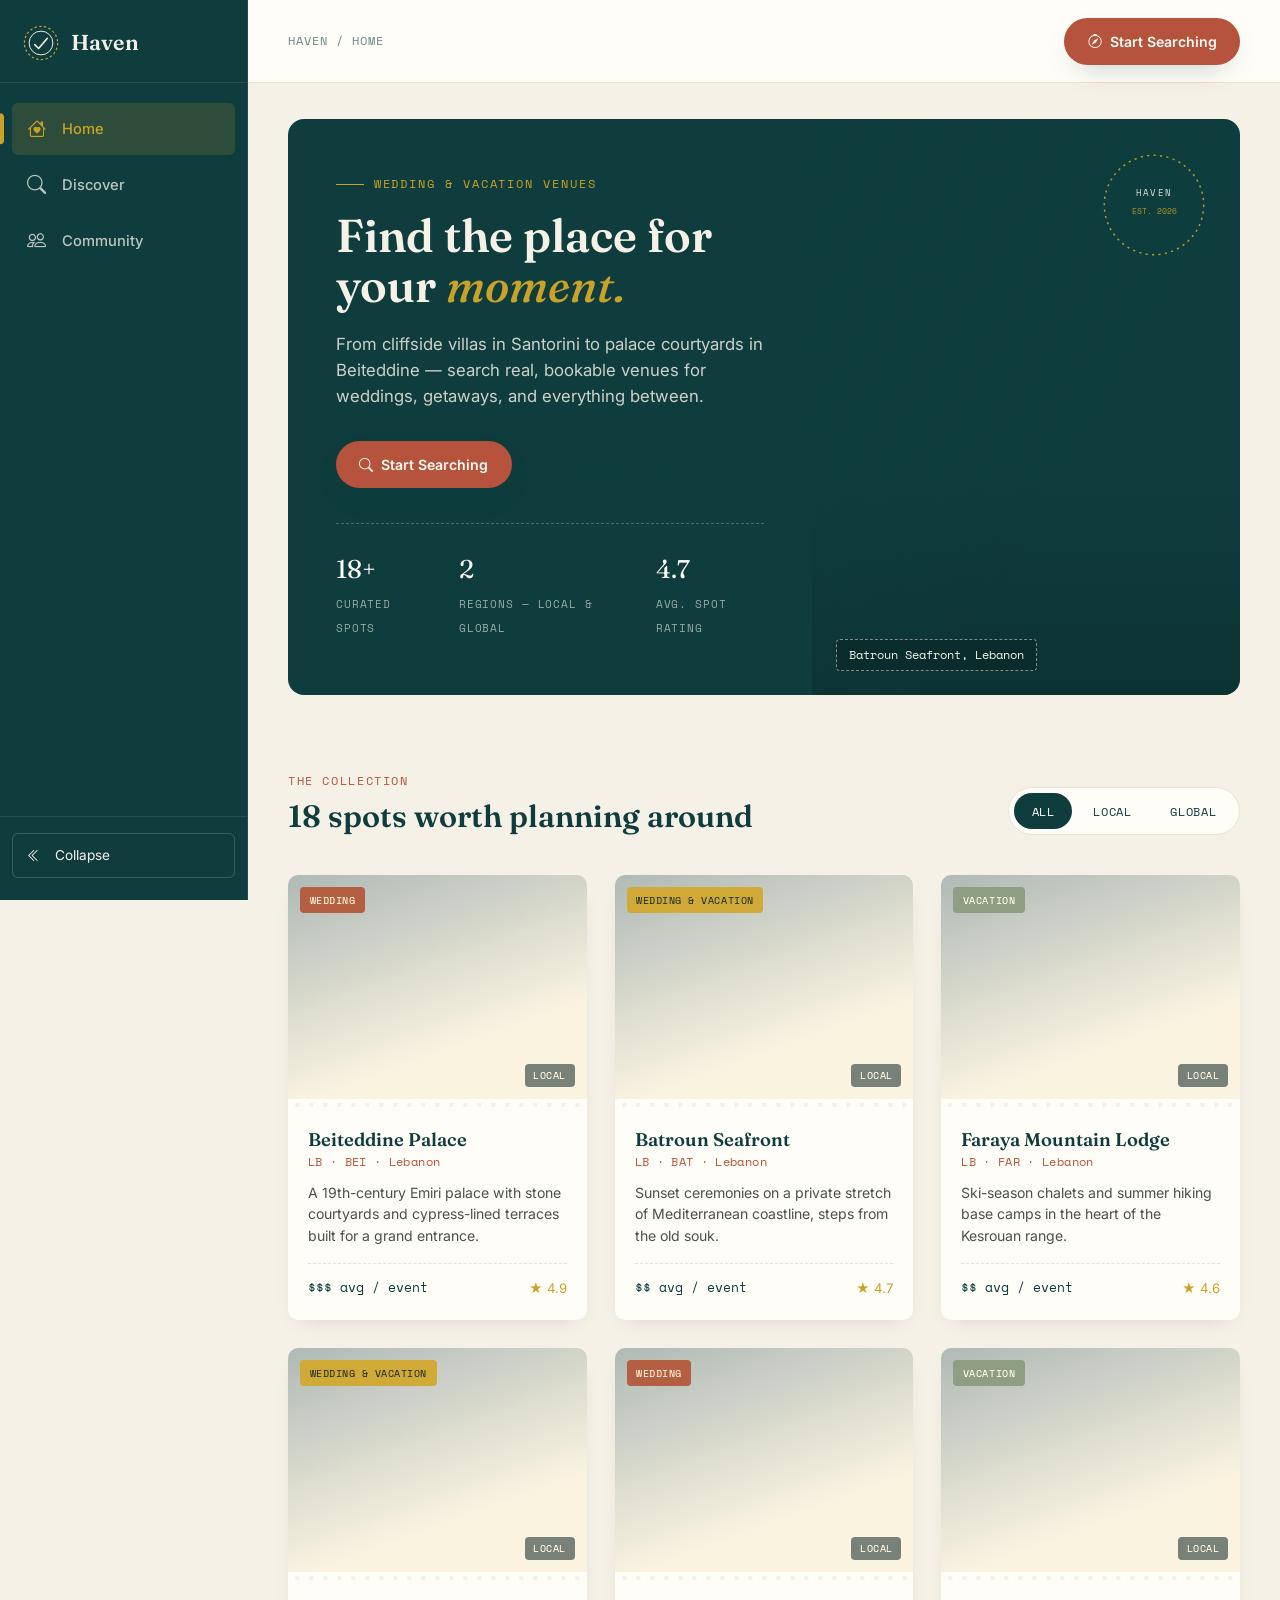
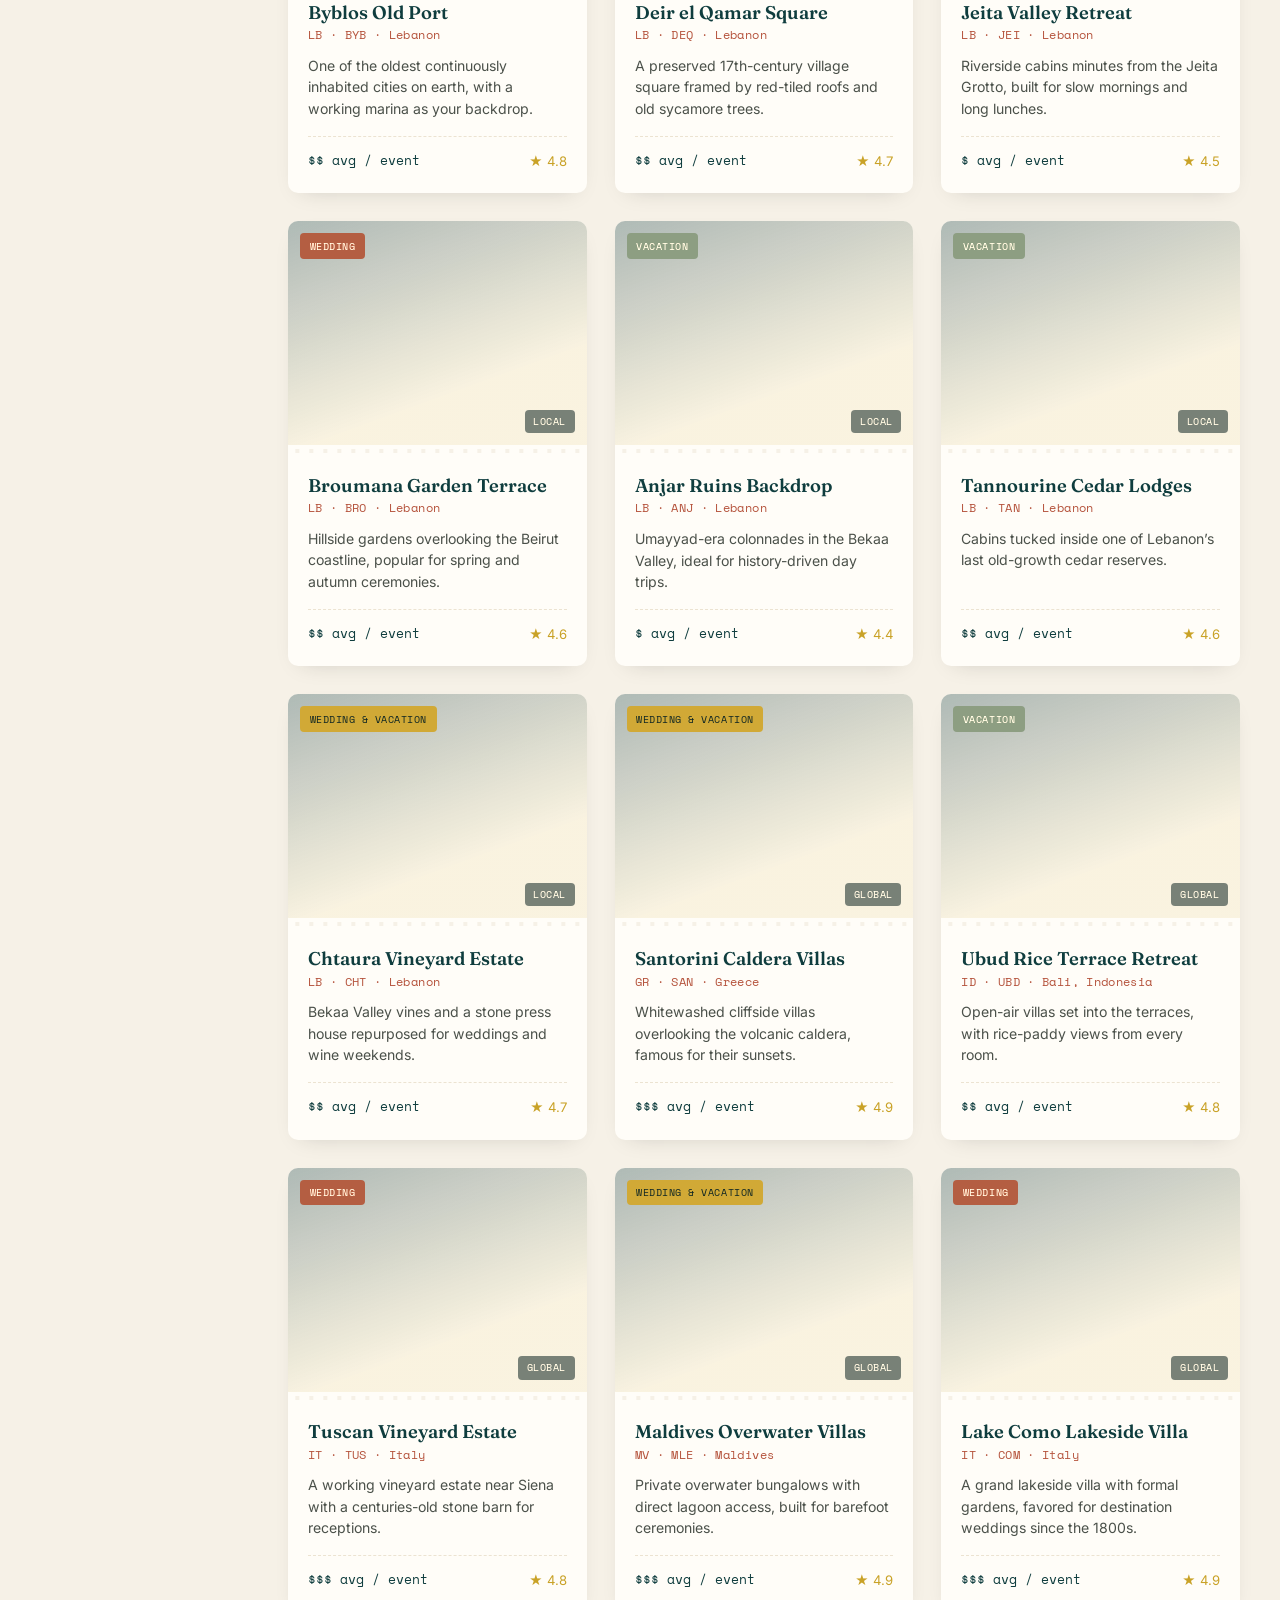
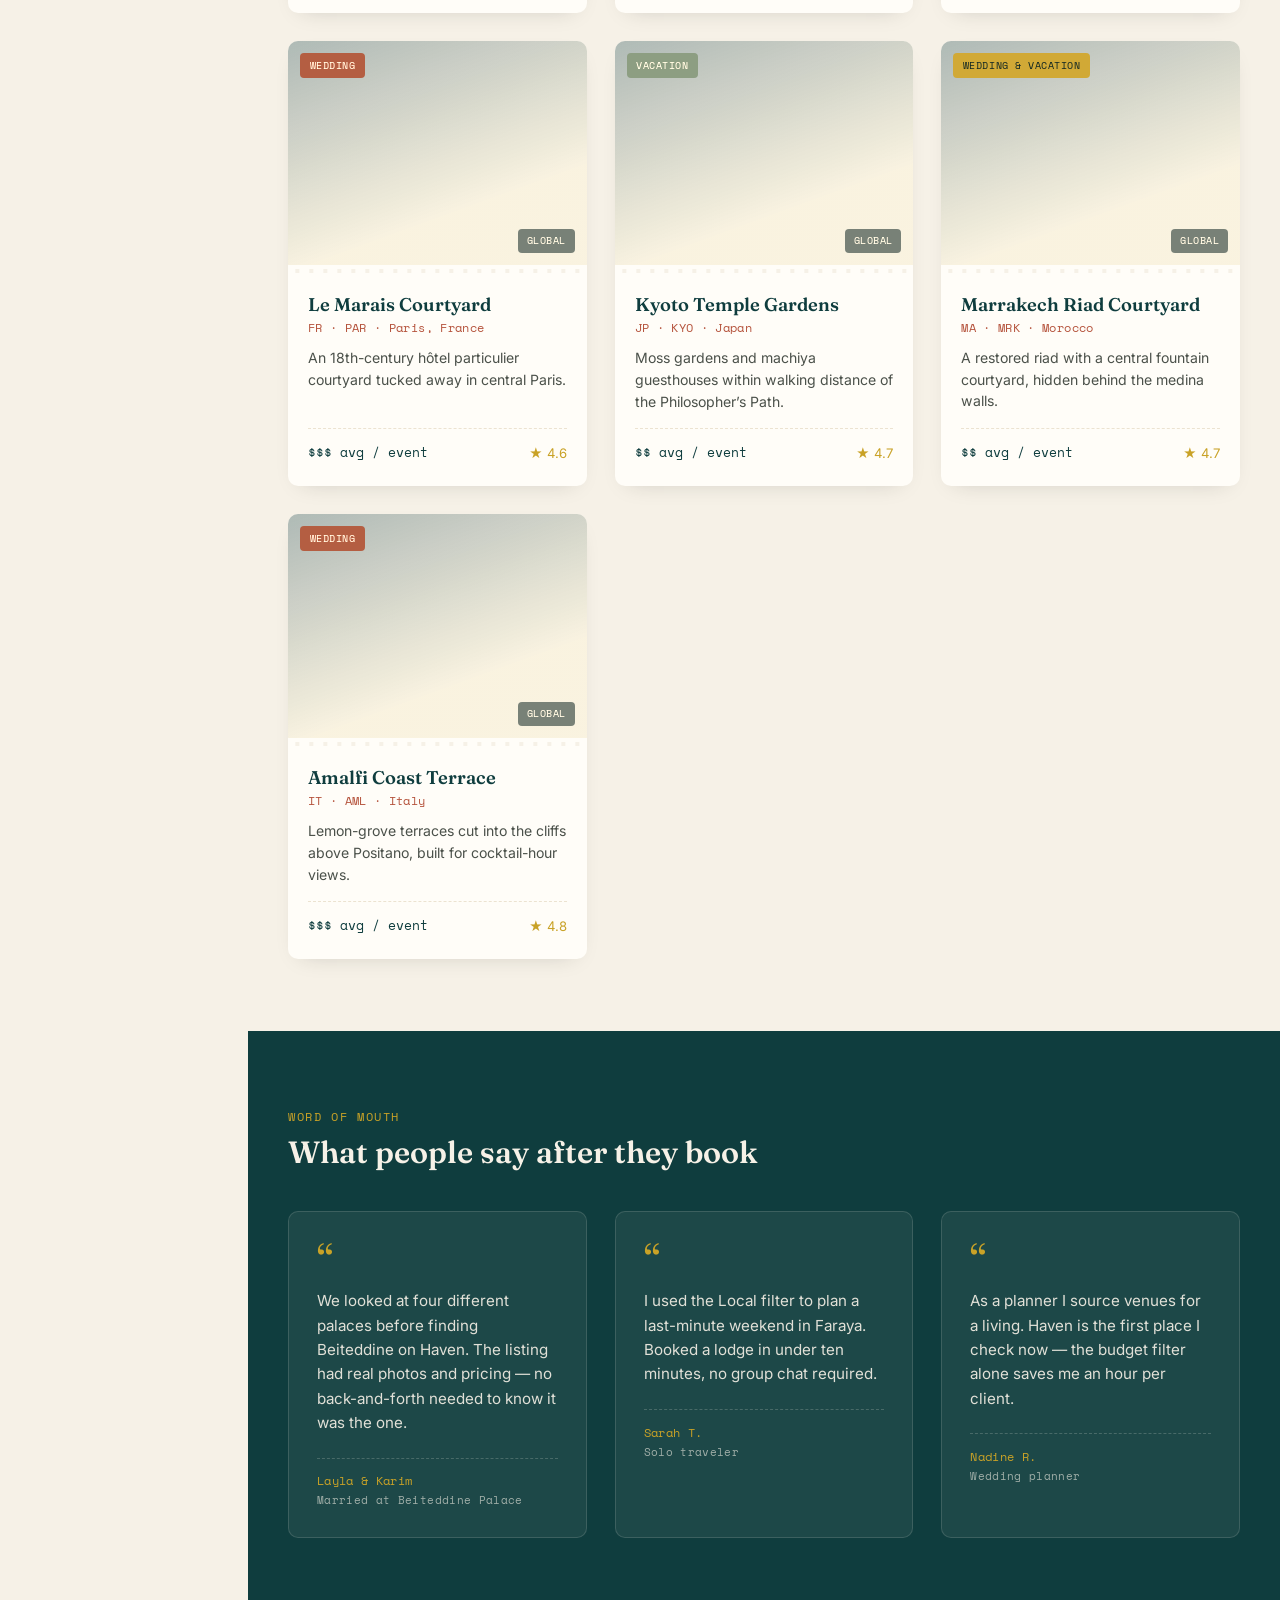
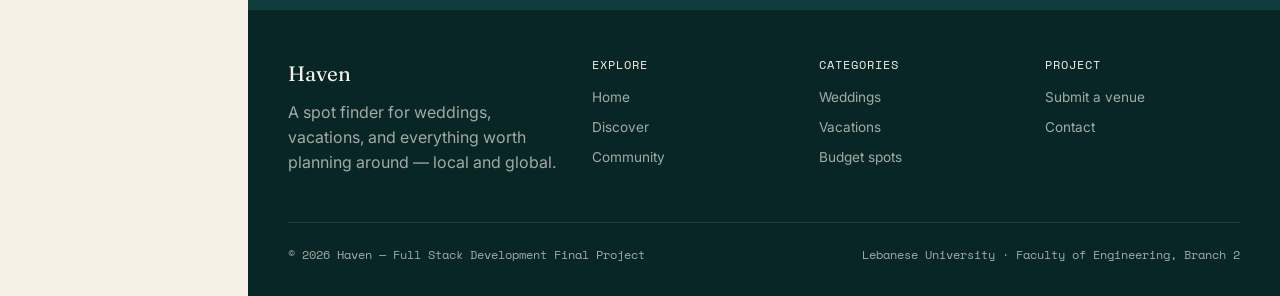
==== index.html @ cd14a8b9 "Haven Home page" ====
<!DOCTYPE html>
<html lang="en">
<head>
  <meta charset="UTF-8">
  <meta name="viewport" content="width=device-width, initial-scale=1.0">
  <title>Haven — Find the place for your moment</title>
  <meta name="description" content="Haven helps you discover real wedding and vacation venues, from Beiteddine to Bali, and book with confidence.">

  <!-- Bootstrap 5 (layout utilities & components) -->
  <link href="https://cdn.jsdelivr.net/npm/bootstrap@5.3.3/dist/css/bootstrap.min.css" rel="stylesheet">
  <!-- Bootstrap Icons (sidebar icons) -->
  <link rel="stylesheet" href="https://cdn.jsdelivr.net/npm/bootstrap-icons@1.11.3/font/bootstrap-icons.css">
  <!-- Hand-written site styles -->
  <link rel="stylesheet" href="css/style.css">
</head>
<body>

  <!-- ============ SIDEBAR (collapsible, icons + labels) ============ -->
  <aside class="sidebar" aria-label="Primary navigation">
    <div class="sidebar__brand">
      <svg class="sidebar__stamp" viewBox="0 0 48 48" fill="none" xmlns="http://www.w3.org/2000/svg" aria-hidden="true">
        <circle cx="24" cy="24" r="21" stroke="#C9A227" stroke-width="1.5" stroke-dasharray="3 3"/>
        <circle cx="24" cy="24" r="15" stroke="#F6F1E7" stroke-width="1.2"/>
        <path d="M16 26L21 31L32 18" stroke="#F6F1E7" stroke-width="2" stroke-linecap="round" stroke-linejoin="round"/>
      </svg>
      <span class="sidebar__brand-text">Haven</span>
    </div>

    <nav class="sidebar__nav">
      <a class="sidebar__link" href="index.html">
        <i class="bi bi-house-heart"></i>
        <span class="sidebar__label">Home</span>
      </a>
      <a class="sidebar__link" href="search.html">
        <i class="bi bi-search"></i>
        <span class="sidebar__label">Discover</span>
      </a>
      <a class="sidebar__link" href="community.html">
        <i class="bi bi-people"></i>
        <span class="sidebar__label">Community</span>
      </a>
    </nav>

    <div class="sidebar__foot">
      <button class="sidebar__toggle" type="button" aria-expanded="true" aria-label="Collapse sidebar">
        <i class="bi bi-chevron-double-left"></i>
        <span class="sidebar__label">Collapse</span>
      </button>
    </div>
  </aside>

  <!-- ============ MAIN CONTENT ============ -->
  <div class="app-main">

    <header class="topbar">
      <span class="topbar__crumb">Haven / Home</span>
      <a class="btn btn--primary" href="search.html"><i class="bi bi-compass"></i> Start Searching</a>
    </header>

    <!-- ============ HERO ============ -->
    <section class="hero">
      <div class="hero__content">
        <span class="hero__eyebrow">Wedding &amp; vacation venues</span>
        <h1>Find the place for your <em>moment.</em></h1>
        <p>From cliffside villas in Santorini to palace courtyards in Beiteddine — search real, bookable venues for weddings, getaways, and everything between.</p>
        <div class="hero__actions">
          <a class="btn btn--primary" href="search.html"><i class="bi bi-search"></i> Start Searching</a>
          <a class="btn btn--ghost" href="community.html">Recommend a Spot</a>
        </div>
        <div class="hero__stats">
          <div>
            <span class="hero__stat-num">18+</span>
            <span class="hero__stat-label">Curated spots</span>
          </div>
          <div>
            <span class="hero__stat-num">2</span>
            <span class="hero__stat-label">Regions — Local &amp; Global</span>
          </div>
          <div>
            <span class="hero__stat-num">4.7</span>
            <span class="hero__stat-label">Avg. spot rating</span>
          </div>
        </div>
      </div>
      <div class="hero__image" style="background-image:url('https://picsum.photos/seed/haven-hero/900/1000')">
        <span class="hero__image-tag">Batroun Seafront, Lebanon</span>
      </div>
      <svg class="hero__postmark" viewBox="0 0 100 100" fill="none" xmlns="http://www.w3.org/2000/svg" aria-hidden="true">
        <circle cx="50" cy="50" r="46" stroke="#C9A227" stroke-width="1.4" stroke-dasharray="2 4"/>
        <text x="50" y="42" text-anchor="middle" fill="#F6F1E7" font-family="Space Mono, monospace" font-size="8" letter-spacing="1">HAVEN</text>
        <text x="50" y="58" text-anchor="middle" fill="#C9A227" font-family="Space Mono, monospace" font-size="7">EST. 2026</text>
      </svg>
    </section>

    <!-- ============ SHOWCASE GRID ============ -->
    <section class="section" id="showcase">
      <div class="section__head">
        <div>
          <span class="eyebrow">The Collection</span>
          <h2>18 spots worth planning around</h2>
        </div>
        <div class="toggle-group" id="regionToggle" role="group" aria-label="Filter by region">
          <button class="toggle-group__btn is-active" data-filter="all" type="button">All</button>
          <button class="toggle-group__btn" data-filter="local" type="button">Local</button>
          <button class="toggle-group__btn" data-filter="global" type="button">Global</button>
        </div>
      </div>

      <div class="spot-grid" id="spotGrid" aria-live="polite">
        <!-- Rendered by DestinationCatalog (js/destinations.js) -->
      </div>
    </section>

    <!-- ============ TESTIMONIALS ============ -->
    <section class="testimonials">
      <div class="section__head" style="max-width:1280px;margin:0 auto 2.5rem;">
        <div>
          <span class="eyebrow">Word of mouth</span>
          <h2>What people say after they book</h2>
        </div>
      </div>
      <div class="testimonial-grid">
        <article class="testimonial-card">
          <span class="testimonial-card__mark">&ldquo;</span>
          <p class="quote">We looked at four different palaces before finding Beiteddine on Haven. The listing had real photos and pricing — no back-and-forth needed to know it was the one.</p>
          <div class="testimonial-card__who">Layla &amp; Karim<span>Married at Beiteddine Palace</span></div>
        </article>
        <article class="testimonial-card">
          <span class="testimonial-card__mark">&ldquo;</span>
          <p class="quote">I used the Local filter to plan a last-minute weekend in Faraya. Booked a lodge in under ten minutes, no group chat required.</p>
          <div class="testimonial-card__who">Sarah T.<span>Solo traveler</span></div>
        </article>
        <article class="testimonial-card">
          <span class="testimonial-card__mark">&ldquo;</span>
          <p class="quote">As a planner I source venues for a living. Haven is the first place I check now — the budget filter alone saves me an hour per client.</p>
          <div class="testimonial-card__who">Nadine R.<span>Wedding planner</span></div>
        </article>
      </div>
    </section>

    <!-- ============ FOOTER ============ -->
    <footer class="site-footer">
      <div class="site-footer__grid">
        <div>
          <div class="site-footer__brand">Haven</div>
          <p>A spot finder for weddings, vacations, and everything worth planning around — local and global.</p>
        </div>
        <div>
          <h4>Explore</h4>
          <ul>
            <li><a href="index.html">Home</a></li>
            <li><a href="search.html">Discover</a></li>
            <li><a href="community.html">Community</a></li>
          </ul>
        </div>
        <div>
          <h4>Categories</h4>
          <ul>
            <li><a href="search.html">Weddings</a></li>
            <li><a href="search.html">Vacations</a></li>
            <li><a href="search.html">Budget spots</a></li>
          </ul>
        </div>
        <div>
          <h4>Project</h4>
          <ul>
            <li><a href="community.html">Submit a venue</a></li>
            <li><a href="community.html">Contact</a></li>
          </ul>
        </div>
      </div>
      <div class="site-footer__bottom">
        <span>&copy; 2026 Haven — Full Stack Development Final Project</span>
        <span>Lebanese University · Faculty of Engineering, Branch 2</span>
      </div>
    </footer>
  </div>

  <script src="js/sidebar.js"></script>
  <script src="js/destinations.js"></script>
</body>
</html>
---- css/style.css ----
/* =========================================================
   HAVEN — Spot Finder for Weddings, Vacations & Getaways
  
   ========================================================= */

@import url('https://fonts.googleapis.com/css2?family=Fraunces:ital,opsz,wght@0,9..144,400;0,9..144,600;1,9..144,500&family=Inter:wght@400;500;600;700&family=Space+Mono:wght@400;700&display=swap');

:root {
  /* --- Color tokens --- */
  --ink: #0f3d3e;
  --ink-dark: #092626;
  --sand: #f6f1e7;
  --sand-deep: #ece3d1;
  --gold: #c9a227;
  --rust: #b5533c;
  --sage: #7c9885;
  --charcoal: #20241f;
  --white: #fffdf8;

  /* --- Type tokens --- */
  --font-display: 'Fraunces', serif;
  --font-body: 'Inter', sans-serif;
  --font-mono: 'Space Mono', monospace;

  /* --- Layout tokens --- */
  --sidebar-w: 248px;
  --sidebar-w-collapsed: 84px;
  --radius: 6px;
  --shadow: 0 12px 30px -14px rgba(15, 61, 62, 0.35);
}

* { box-sizing: border-box; }

html { scroll-behavior: smooth; }

body {
  margin: 0;
  font-family: var(--font-body);
  background: var(--sand);
  color: var(--charcoal);
  line-height: 1.55;
  -webkit-font-smoothing: antialiased;
}

a { text-decoration: none; color: inherit; }
ul { list-style: none; margin: 0; padding: 0; }
img { max-width: 100%; display: block; }

.eyebrow {
  font-family: var(--font-mono);
  font-size: 0.72rem;
  letter-spacing: 0.14em;
  text-transform: uppercase;
  color: var(--rust);
}

/* =========================================================
   SIDEBAR — collapsible, icons + labels
   ========================================================= */

.sidebar {
  position: fixed;
  top: 0;
  left: 0;
  height: 100vh;
  width: var(--sidebar-w);
  background: var(--ink);
  color: var(--sand);
  display: flex;
  flex-direction: column;
  z-index: 100;
  transition: width 0.28s cubic-bezier(0.4, 0, 0.2, 1);
  overflow: hidden;
  border-right: 1px solid rgba(246, 241, 231, 0.08);
}

.sidebar.is-collapsed { width: var(--sidebar-w-collapsed); }

.sidebar__brand {
  display: flex;
  align-items: center;
  gap: 0.7rem;
  padding: 1.5rem 1.35rem 1.25rem;
  border-bottom: 1px solid rgba(246, 241, 231, 0.1);
  white-space: nowrap;
}

.sidebar__stamp {
  flex: none;
  width: 38px;
  height: 38px;
}

.sidebar__brand-text {
  font-family: var(--font-display);
  font-size: 1.35rem;
  font-weight: 600;
  letter-spacing: 0.01em;
  opacity: 1;
  transition: opacity 0.18s ease;
}

.sidebar.is-collapsed .sidebar__brand-text { opacity: 0; width: 0; }

.sidebar__nav {
  flex: 1;
  padding: 1.25rem 0.75rem;
  display: flex;
  flex-direction: column;
  gap: 0.25rem;
}

.sidebar__link {
  display: flex;
  align-items: center;
  gap: 0.9rem;
  padding: 0.7rem 0.85rem;
  border-radius: var(--radius);
  color: rgba(246, 241, 231, 0.75);
  font-size: 0.92rem;
  font-weight: 500;
  white-space: nowrap;
  transition: background 0.16s ease, color 0.16s ease;
  position: relative;
}

.sidebar__link i { font-size: 1.2rem; flex: none; width: 1.4rem; text-align: center; }

.sidebar__link:hover { background: rgba(246, 241, 231, 0.08); color: var(--white); }

.sidebar__link.is-active {
  background: rgba(201, 162, 39, 0.16);
  color: var(--gold);
}

.sidebar__link.is-active::before {
  content: '';
  position: absolute;
  left: -0.75rem;
  top: 50%;
  transform: translateY(-50%);
  width: 4px;
  height: 60%;
  background: var(--gold);
  border-radius: 0 4px 4px 0;
}

.sidebar__label {
  transition: opacity 0.16s ease;
}

.sidebar.is-collapsed .sidebar__label { opacity: 0; position: absolute; pointer-events: none; }

.sidebar__foot {
  padding: 1rem 0.75rem 1.35rem;
  border-top: 1px solid rgba(246, 241, 231, 0.1);
}

.sidebar__toggle {
  display: flex;
  align-items: center;
  gap: 0.9rem;
  width: 100%;
  padding: 0.7rem 0.85rem;
  background: transparent;
  border: 1px solid rgba(246, 241, 231, 0.18);
  border-radius: var(--radius);
  color: var(--sand);
  font-family: var(--font-body);
  font-size: 0.85rem;
  cursor: pointer;
  transition: background 0.16s ease;
}

.sidebar__toggle:hover { background: rgba(246, 241, 231, 0.08); }

.sidebar__toggle i { transition: transform 0.28s ease; }

.sidebar.is-collapsed .sidebar__toggle i { transform: rotate(180deg); }

/* Main content shifts with sidebar */
.app-main {
  margin-left: var(--sidebar-w);
  min-height: 100vh;
  transition: margin-left 0.28s cubic-bezier(0.4, 0, 0.2, 1);
}

body.sidebar-collapsed .app-main { margin-left: var(--sidebar-w-collapsed); }

@media (max-width: 860px) {
  .sidebar { width: var(--sidebar-w-collapsed); }
  .sidebar .sidebar__brand-text,
  .sidebar .sidebar__label { opacity: 0; width: 0; position: absolute; }
  .app-main { margin-left: var(--sidebar-w-collapsed); }
  .sidebar__toggle { display: none; }
}

/* =========================================================
   TOP BAR (inside app-main, per page)
   ========================================================= */

.topbar {
  display: flex;
  align-items: center;
  justify-content: space-between;
  padding: 1.1rem 2.5rem;
  background: var(--white);
  border-bottom: 1px solid var(--sand-deep);
  position: sticky;
  top: 0;
  z-index: 20;
}

.topbar__crumb {
  font-family: var(--font-mono);
  font-size: 0.75rem;
  letter-spacing: 0.08em;
  text-transform: uppercase;
  color: var(--ink);
  opacity: 0.6;
}

.btn {
  display: inline-flex;
  align-items: center;
  gap: 0.5rem;
  font-family: var(--font-body);
  font-weight: 600;
  font-size: 0.88rem;
  padding: 0.75rem 1.4rem;
  border-radius: 999px;
  border: 1px solid transparent;
  cursor: pointer;
  transition: transform 0.15s ease, box-shadow 0.15s ease, background 0.15s ease;
}

.btn:hover { transform: translateY(-1px); }

.btn--primary {
  background: var(--rust);
  color: var(--white);
  box-shadow: var(--shadow);
}

.btn--primary:hover { background: #a2472f; }

.btn--ghost {
  background: transparent;
  border-color: var(--ink);
  color: var(--ink);
}

.btn--ghost:hover { background: var(--ink); color: var(--white); }

/* =========================================================
   HERO — the postcard
   ========================================================= */

.hero {
  position: relative;
  margin: 2.25rem 2.5rem 0;
  border-radius: 16px;
  background: var(--ink);
  overflow: hidden;
  display: grid;
  grid-template-columns: 1.1fr 0.9fr;
  min-height: 480px;
}

.hero__content {
  padding: 3.5rem 3rem;
  display: flex;
  flex-direction: column;
  justify-content: center;
  color: var(--sand);
  position: relative;
  z-index: 2;
}

.hero__postmark {
  position: absolute;
  top: 2rem;
  right: 2rem;
  width: 108px;
  height: 108px;
  z-index: 3;
  opacity: 0.9;
}

.hero__eyebrow {
  font-family: var(--font-mono);
  font-size: 0.75rem;
  letter-spacing: 0.16em;
  text-transform: uppercase;
  color: var(--gold);
  margin-bottom: 1.1rem;
  display: flex;
  align-items: center;
  gap: 0.6rem;
}

.hero__eyebrow::before {
  content: '';
  width: 28px;
  height: 1px;
  background: var(--gold);
}

.hero h1 {
  font-family: var(--font-display);
  font-weight: 600;
  font-size: clamp(2.3rem, 3.6vw, 3.4rem);
  line-height: 1.08;
  margin: 0 0 1.25rem;
  max-width: 13ch;
}

.hero h1 em {
  font-style: italic;
  font-weight: 500;
  color: var(--gold);
}

.hero p {
  font-size: 1.05rem;
  color: rgba(246, 241, 231, 0.82);
  max-width: 44ch;
  margin: 0 0 2rem;
}

.hero__actions { display: flex; gap: 0.9rem; flex-wrap: wrap; margin-bottom: 2.2rem; }

.hero__stats {
  display: flex;
  gap: 2.2rem;
  padding-top: 1.6rem;
  border-top: 1px dashed rgba(246, 241, 231, 0.25);
}

.hero__stat-num {
  font-family: var(--font-display);
  font-size: 1.6rem;
  color: var(--white);
  display: block;
}

.hero__stat-label {
  font-family: var(--font-mono);
  font-size: 0.68rem;
  letter-spacing: 0.08em;
  text-transform: uppercase;
  color: rgba(246, 241, 231, 0.6);
}

.hero__image {
  position: relative;
  background-size: cover;
  background-position: center;
}

.hero__image::after {
  content: '';
  position: absolute;
  inset: 0;
  background:
    linear-gradient(120deg, rgba(15, 61, 62, 0.75), rgba(15, 61, 62, 0.15) 60%),
    linear-gradient(0deg, rgba(9, 38, 38, 0.55), transparent 40%);
}

.hero__image-tag {
  position: absolute;
  bottom: 1.5rem;
  left: 1.5rem;
  z-index: 2;
  font-family: var(--font-mono);
  font-size: 0.72rem;
  color: var(--sand);
  background: rgba(9, 38, 38, 0.55);
  border: 1px dashed rgba(246, 241, 231, 0.5);
  padding: 0.4rem 0.75rem;
  border-radius: 4px;
}

@media (max-width: 900px) {
  .hero { grid-template-columns: 1fr; margin: 1.25rem; }
  .hero__image { min-height: 240px; }
}

/* =========================================================
   SECTIONS
   ========================================================= */

.section {
  padding: 4.5rem 2.5rem;
  max-width: 1280px;
  margin: 0 auto;
}

.section__head {
  display: flex;
  align-items: flex-end;
  justify-content: space-between;
  gap: 1.5rem;
  margin-bottom: 2.5rem;
  flex-wrap: wrap;
}

.section__head h2 {
  font-family: var(--font-display);
  font-size: clamp(1.7rem, 2.4vw, 2.3rem);
  font-weight: 600;
  margin: 0.4rem 0 0;
  color: var(--ink);
}

/* =========================================================
   TOGGLE / FILTER CHIPS (Local / Global)
   ========================================================= */

.toggle-group {
  display: inline-flex;
  background: var(--white);
  border: 1px solid var(--sand-deep);
  border-radius: 999px;
  padding: 0.3rem;
  gap: 0.2rem;
}

.toggle-group__btn {
  font-family: var(--font-mono);
  font-size: 0.76rem;
  letter-spacing: 0.06em;
  text-transform: uppercase;
  padding: 0.55rem 1.1rem;
  border-radius: 999px;
  border: none;
  background: transparent;
  color: var(--ink);
  cursor: pointer;
  transition: background 0.16s ease, color 0.16s ease;
}

.toggle-group__btn.is-active {
  background: var(--ink);
  color: var(--white);
}

/* =========================================================
   DESTINATION CARDS — postcard / stamp motif
   ========================================================= */

.spot-grid {
  display: grid;
  grid-template-columns: repeat(auto-fill, minmax(280px, 1fr));
  gap: 1.75rem;
}

.spot-card {
  background: var(--white);
  border-radius: 10px;
  overflow: hidden;
  box-shadow: 0 8px 22px -14px rgba(32, 36, 31, 0.25);
  transition: transform 0.2s ease, box-shadow 0.2s ease;
  display: flex;
  flex-direction: column;
}

.spot-card:hover {
  transform: translateY(-5px);
  box-shadow: 0 18px 34px -16px rgba(32, 36, 31, 0.35);
}

.spot-card__media {
  position: relative;
  aspect-ratio: 4 / 3;
  background-size: cover;
  background-position: center;
  filter: sepia(0.28) saturate(1.15);
}

.spot-card__media::after {
  content: '';
  position: absolute;
  inset: 0;
  background: linear-gradient(160deg, rgba(15,61,62,0.35), rgba(201,162,39,0.12) 70%);
  mix-blend-mode: multiply;
}

.spot-card__badge {
  position: absolute;
  top: 0.75rem;
  left: 0.75rem;
  z-index: 2;
  font-family: var(--font-mono);
  font-size: 0.65rem;
  letter-spacing: 0.05em;
  text-transform: uppercase;
  padding: 0.3rem 0.6rem;
  border-radius: 4px;
  color: var(--white);
}

.spot-card__badge--wedding { background: var(--rust); }
.spot-card__badge--vacation { background: var(--sage); }
.spot-card__badge--both { background: var(--gold); color: var(--ink-dark); }

.spot-card__region {
  position: absolute;
  bottom: 0.75rem;
  right: 0.75rem;
  z-index: 2;
  font-family: var(--font-mono);
  font-size: 0.62rem;
  letter-spacing: 0.05em;
  text-transform: uppercase;
  color: var(--white);
  background: rgba(9, 38, 38, 0.55);
  padding: 0.25rem 0.55rem;
  border-radius: 4px;
}

.spot-card__perforation {
  height: 12px;
  background-image: radial-gradient(circle, var(--sand) 2.2px, transparent 2.3px);
  background-size: 14px 14px;
  background-position: center;
  background-color: var(--white);
}

.spot-card__body {
  padding: 1.1rem 1.25rem 1.4rem;
  flex: 1;
  display: flex;
  flex-direction: column;
}

.spot-card__title {
  font-family: var(--font-display);
  font-size: 1.15rem;
  font-weight: 600;
  color: var(--ink);
  margin: 0 0 0.15rem;
}

.spot-card__loc {
  font-family: var(--font-mono);
  font-size: 0.72rem;
  color: var(--rust);
  letter-spacing: 0.03em;
  margin-bottom: 0.65rem;
}

.spot-card__blurb {
  font-size: 0.88rem;
  color: #4b514a;
  margin: 0 0 1rem;
  flex: 1;
}

.spot-card__foot {
  display: flex;
  align-items: center;
  justify-content: space-between;
  padding-top: 0.85rem;
  border-top: 1px dashed var(--sand-deep);
}

.spot-card__price {
  font-family: var(--font-mono);
  font-size: 0.8rem;
  color: var(--ink);
}

.spot-card__rating {
  font-size: 0.82rem;
  color: var(--gold);
  display: flex;
  align-items: center;
  gap: 0.3rem;
}

.spot-card__link {
  font-family: var(--font-mono);
  font-size: 0.72rem;
  text-transform: uppercase;
  letter-spacing: 0.05em;
  color: var(--ink);
  border-bottom: 1px solid var(--gold);
  padding-bottom: 1px;
}

/* =========================================================
   TESTIMONIALS
   ========================================================= */

.testimonials {
  background: var(--ink);
  padding: 4.5rem 2.5rem;
}

.testimonials .section__head h2,
.testimonials .eyebrow { color: var(--sand); }
.testimonials .eyebrow { color: var(--gold); }

.testimonial-grid {
  display: grid;
  grid-template-columns: repeat(auto-fit, minmax(280px, 1fr));
  gap: 1.75rem;
  max-width: 1280px;
  margin: 0 auto;
}

.testimonial-card {
  background: rgba(246, 241, 231, 0.06);
  border: 1px solid rgba(246, 241, 231, 0.14);
  border-radius: 10px;
  padding: 1.75rem;
  color: var(--sand);
  position: relative;
}

.testimonial-card__mark {
  font-family: var(--font-display);
  font-size: 2.6rem;
  color: var(--gold);
  line-height: 1;
  margin-bottom: 0.5rem;
  display: block;
}

.testimonial-card p.quote {
  font-size: 0.95rem;
  line-height: 1.6;
  color: rgba(246, 241, 231, 0.9);
  margin: 0 0 1.4rem;
}

.testimonial-card__who {
  display: flex;
  flex-direction: column;
  font-family: var(--font-mono);
  font-size: 0.72rem;
  letter-spacing: 0.03em;
  color: var(--gold);
  border-top: 1px dashed rgba(246, 241, 231, 0.2);
  padding-top: 0.85rem;
}

.testimonial-card__who span { color: rgba(246, 241, 231, 0.6); font-size: 0.68rem; margin-top: 0.15rem; }

/* =========================================================
   FOOTER
   ========================================================= */

.site-footer {
  background: var(--ink-dark);
  color: rgba(246, 241, 231, 0.65);
  padding: 3rem 2.5rem 2rem;
}

.site-footer__grid {
  max-width: 1280px;
  margin: 0 auto;
  display: grid;
  grid-template-columns: 1.4fr 1fr 1fr 1fr;
  gap: 2rem;
  padding-bottom: 2rem;
  border-bottom: 1px solid rgba(246, 241, 231, 0.1);
}

.site-footer h4 {
  color: var(--sand);
  font-family: var(--font-mono);
  font-size: 0.75rem;
  letter-spacing: 0.08em;
  text-transform: uppercase;
  margin: 0 0 0.9rem;
}

.site-footer li { margin-bottom: 0.55rem; font-size: 0.85rem; }
.site-footer li a:hover { color: var(--gold); }

.site-footer__brand {
  font-family: var(--font-display);
  font-size: 1.3rem;
  color: var(--sand);
  margin-bottom: 0.6rem;
}

.site-footer__bottom {
  max-width: 1280px;
  margin: 1.4rem auto 0;
  display: flex;
  justify-content: space-between;
  font-family: var(--font-mono);
  font-size: 0.72rem;
  flex-wrap: wrap;
  gap: 0.5rem;
}

@media (max-width: 760px) {
  .site-footer__grid { grid-template-columns: 1fr 1fr; }
}

/* =========================================================
   RESPONSIVE — sections
   ========================================================= */

@media (max-width: 600px) {
  .section, .topbar { padding-left: 1.25rem; padding-right: 1.25rem; }
  .hero { margin: 1rem; }
  .hero__content { padding: 2.25rem 1.5rem; }
}

/* Reduced motion */
@media (prefers-reduced-motion: reduce) {
  * { transition: none !important; }
  html { scroll-behavior: auto; }
}

/* Focus visibility */
a:focus-visible, button:focus-visible, input:focus-visible, select:focus-visible {
  outline: 2px solid var(--gold);
  outline-offset: 2px;
}
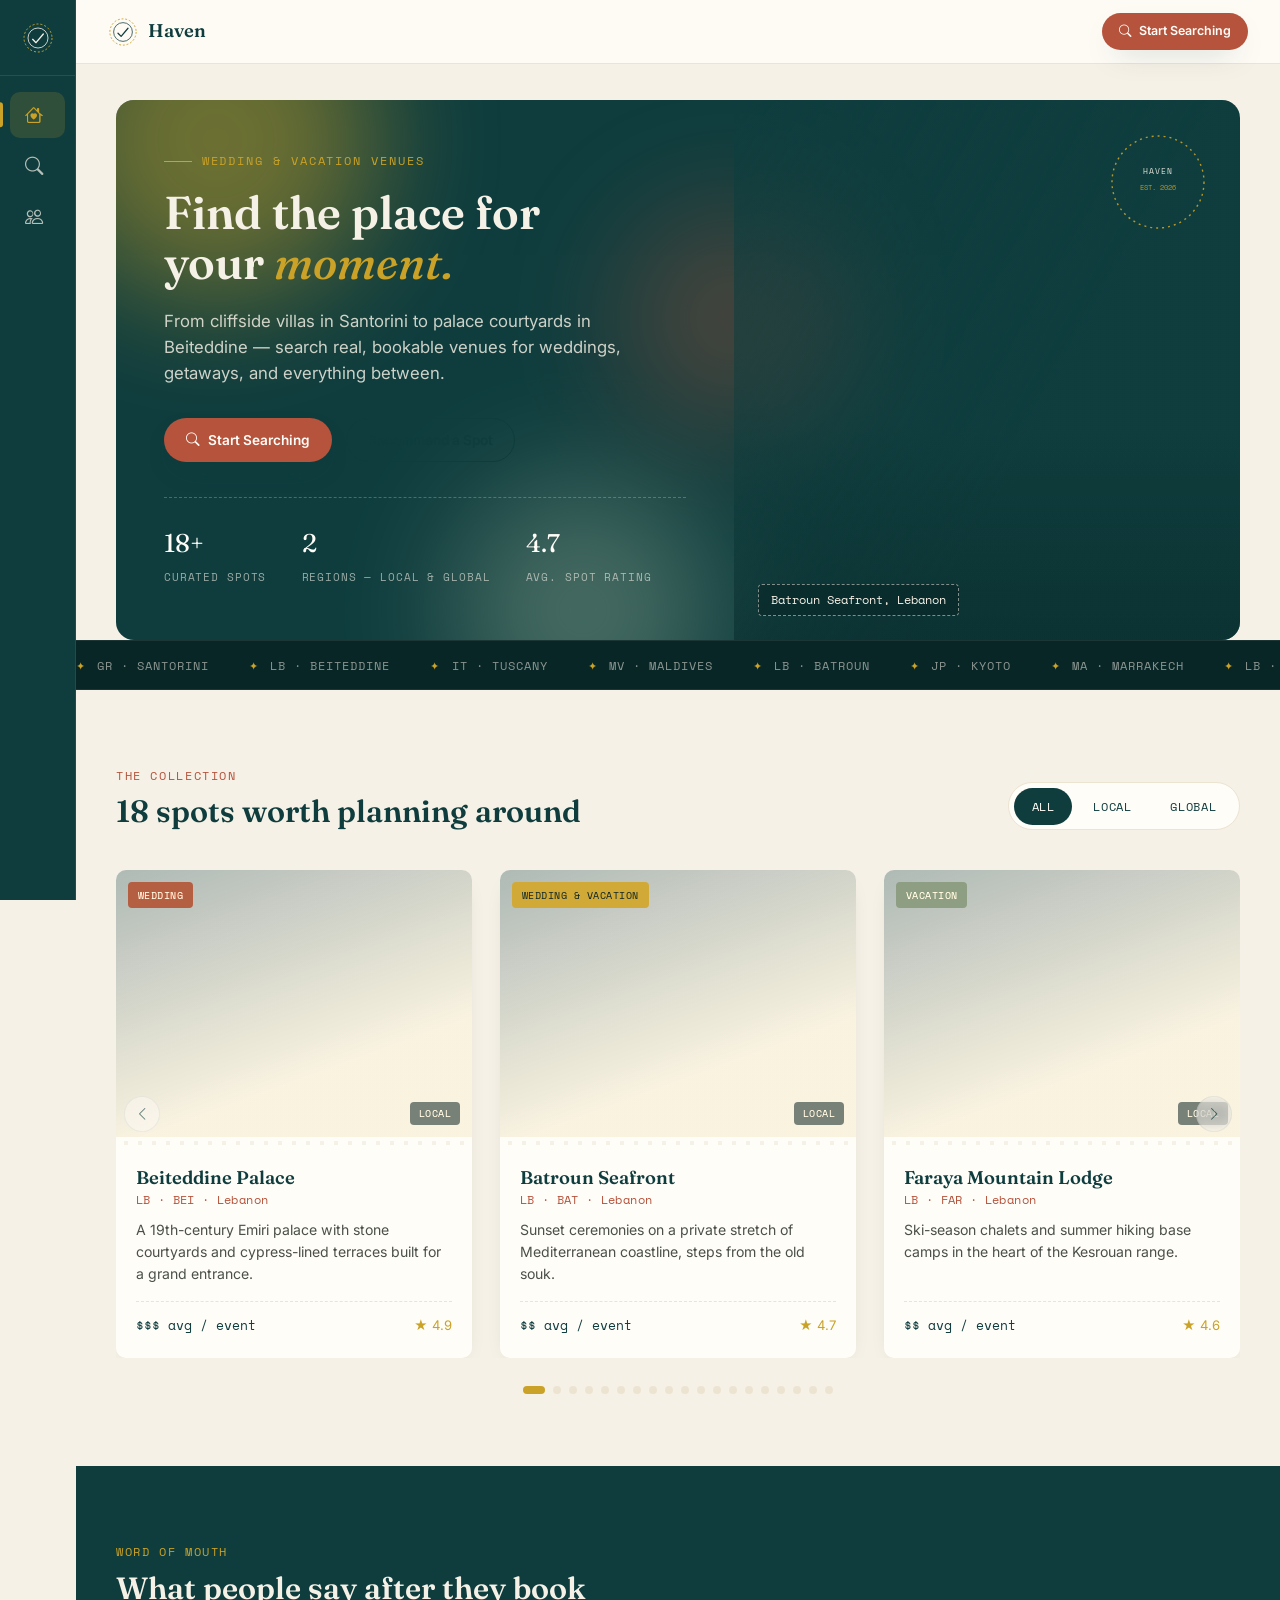
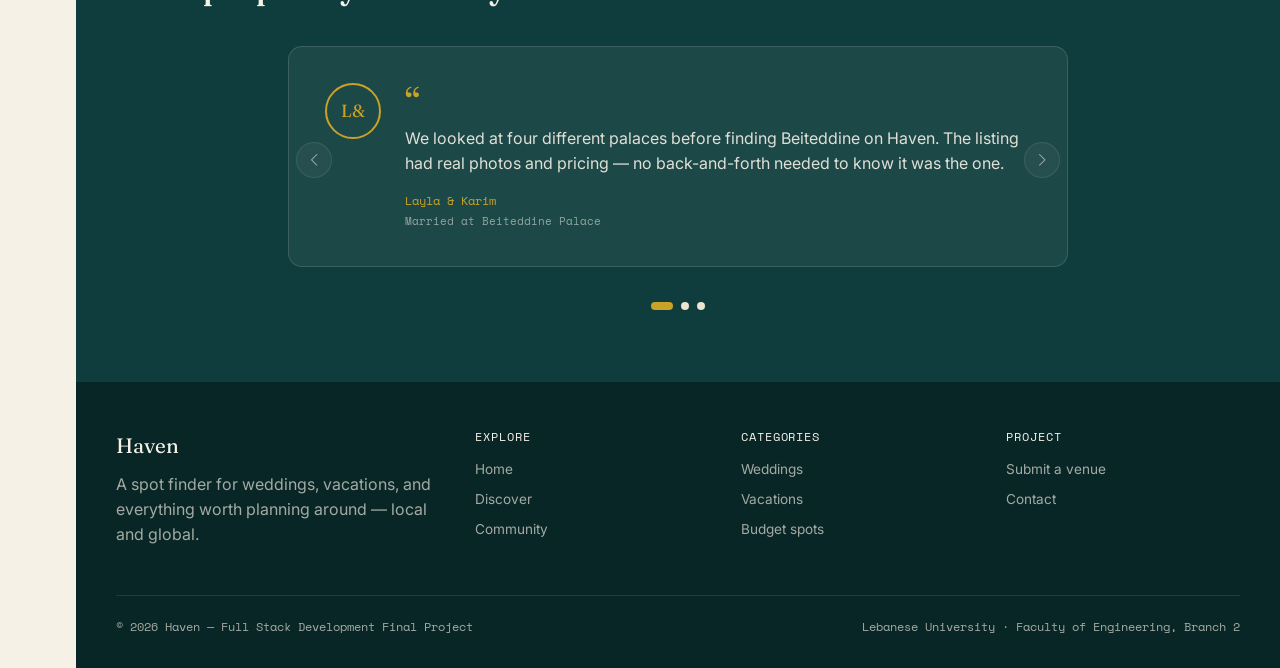
==== commit d9bf390b: "Style Fix of the Home Page" ====
--- a/index.html
+++ b/index.html
@@ -15,7 +15,7 @@
 </head>
 <body>
 
-  <!-- ============ SIDEBAR (collapsible, icons + labels) ============ -->
+  <!-- ============ SIDEBAR (modern hover-rail, no toggle button) ============ -->
   <aside class="sidebar" aria-label="Primary navigation">
     <div class="sidebar__brand">
       <svg class="sidebar__stamp" viewBox="0 0 48 48" fill="none" xmlns="http://www.w3.org/2000/svg" aria-hidden="true">
@@ -41,24 +41,31 @@
       </a>
     </nav>
 
-    <div class="sidebar__foot">
-      <button class="sidebar__toggle" type="button" aria-expanded="true" aria-label="Collapse sidebar">
-        <i class="bi bi-chevron-double-left"></i>
-        <span class="sidebar__label">Collapse</span>
-      </button>
-    </div>
+    <div class="sidebar__foot">Haven © 2026</div>
   </aside>
 
   <!-- ============ MAIN CONTENT ============ -->
   <div class="app-main">
 
+    <!-- Slim topbar: logo doubles as the home button. Swap the inline SVG for the provided logo file later. -->
     <header class="topbar">
-      <span class="topbar__crumb">Haven / Home</span>
-      <a class="btn btn--primary" href="search.html"><i class="bi bi-compass"></i> Start Searching</a>
+      <a class="topbar__home" href="index.html" aria-label="Haven home">
+        <svg viewBox="0 0 48 48" fill="none" xmlns="http://www.w3.org/2000/svg" aria-hidden="true">
+          <circle cx="24" cy="24" r="21" stroke="#C9A227" stroke-width="1.5" stroke-dasharray="3 3"/>
+          <circle cx="24" cy="24" r="15" stroke="#0F3D3E" stroke-width="1.2"/>
+          <path d="M16 26L21 31L32 18" stroke="#0F3D3E" stroke-width="2" stroke-linecap="round" stroke-linejoin="round"/>
+        </svg>
+        Haven
+      </a>
+      <a class="btn btn--primary btn--sm" href="search.html"><i class="bi bi-search"></i> Start Searching</a>
     </header>
 
     <!-- ============ HERO ============ -->
     <section class="hero">
+      <span class="hero__blob hero__blob--1"></span>
+      <span class="hero__blob hero__blob--2"></span>
+      <span class="hero__blob hero__blob--3"></span>
+
       <div class="hero__content">
         <span class="hero__eyebrow">Wedding &amp; vacation venues</span>
         <h1>Find the place for your <em>moment.</em></h1>
@@ -92,7 +99,30 @@
       </svg>
     </section>
 
-    <!-- ============ SHOWCASE GRID ============ -->
+    <!-- ============ MARQUEE TICKER ============ -->
+    <div class="marquee" aria-hidden="true">
+      <div class="marquee__track">
+        <span class="marquee__item">GR · SANTORINI</span>
+        <span class="marquee__item">LB · BEITEDDINE</span>
+        <span class="marquee__item">IT · TUSCANY</span>
+        <span class="marquee__item">MV · MALDIVES</span>
+        <span class="marquee__item">LB · BATROUN</span>
+        <span class="marquee__item">JP · KYOTO</span>
+        <span class="marquee__item">MA · MARRAKECH</span>
+        <span class="marquee__item">LB · BYBLOS</span>
+        <!-- duplicated for a seamless loop -->
+        <span class="marquee__item">GR · SANTORINI</span>
+        <span class="marquee__item">LB · BEITEDDINE</span>
+        <span class="marquee__item">IT · TUSCANY</span>
+        <span class="marquee__item">MV · MALDIVES</span>
+        <span class="marquee__item">LB · BATROUN</span>
+        <span class="marquee__item">JP · KYOTO</span>
+        <span class="marquee__item">MA · MARRAKECH</span>
+        <span class="marquee__item">LB · BYBLOS</span>
+      </div>
+    </div>
+
+    <!-- ============ SHOWCASE CAROUSEL ============ -->
     <section class="section" id="showcase">
       <div class="section__head">
         <div>
@@ -106,36 +136,37 @@
         </div>
       </div>
 
-      <div class="spot-grid" id="spotGrid" aria-live="polite">
-        <!-- Rendered by DestinationCatalog (js/destinations.js) -->
-      </div>
+      <div class="carousel">
+        <button class="carousel__arrow carousel__arrow--prev" id="spotPrev" aria-label="Previous spots"><i class="bi bi-chevron-left"></i></button>
+        <div class="carousel__viewport" id="spotViewport">
+          <div class="carousel__track" id="spotTrack" aria-live="polite">
+            <!-- Rendered by DestinationCatalog (js/destinations.js) -->
+          </div>
+        </div>
+        <button class="carousel__arrow carousel__arrow--next" id="spotNext" aria-label="Next spots"><i class="bi bi-chevron-right"></i></button>
+      </div>
+      <div class="carousel__dots" id="spotDots"></div>
     </section>
 
-    <!-- ============ TESTIMONIALS ============ -->
+    <!-- ============ TESTIMONIALS CAROUSEL ============ -->
     <section class="testimonials">
-      <div class="section__head" style="max-width:1280px;margin:0 auto 2.5rem;">
+      <div class="section__head">
         <div>
           <span class="eyebrow">Word of mouth</span>
           <h2>What people say after they book</h2>
         </div>
       </div>
-      <div class="testimonial-grid">
-        <article class="testimonial-card">
-          <span class="testimonial-card__mark">&ldquo;</span>
-          <p class="quote">We looked at four different palaces before finding Beiteddine on Haven. The listing had real photos and pricing — no back-and-forth needed to know it was the one.</p>
-          <div class="testimonial-card__who">Layla &amp; Karim<span>Married at Beiteddine Palace</span></div>
-        </article>
-        <article class="testimonial-card">
-          <span class="testimonial-card__mark">&ldquo;</span>
-          <p class="quote">I used the Local filter to plan a last-minute weekend in Faraya. Booked a lodge in under ten minutes, no group chat required.</p>
-          <div class="testimonial-card__who">Sarah T.<span>Solo traveler</span></div>
-        </article>
-        <article class="testimonial-card">
-          <span class="testimonial-card__mark">&ldquo;</span>
-          <p class="quote">As a planner I source venues for a living. Haven is the first place I check now — the budget filter alone saves me an hour per client.</p>
-          <div class="testimonial-card__who">Nadine R.<span>Wedding planner</span></div>
-        </article>
-      </div>
+
+      <div class="carousel carousel--dark testimonial-carousel">
+        <button class="carousel__arrow carousel__arrow--prev" id="testiPrev" aria-label="Previous testimonial"><i class="bi bi-chevron-left"></i></button>
+        <div class="carousel__viewport" id="testiViewport">
+          <div class="carousel__track" id="testiTrack" aria-live="polite">
+            <!-- Rendered by TestimonialCarousel (js/testimonials.js) -->
+          </div>
+        </div>
+        <button class="carousel__arrow carousel__arrow--next" id="testiNext" aria-label="Next testimonial"><i class="bi bi-chevron-right"></i></button>
+      </div>
+      <div class="carousel__dots" id="testiDots"></div>
     </section>
 
     <!-- ============ FOOTER ============ -->
@@ -177,6 +208,9 @@
   </div>
 
   <script src="js/sidebar.js"></script>
+  <script src="js/hero.js"></script>
+  <script src="js/carousel.js"></script>
   <script src="js/destinations.js"></script>
+  <script src="js/testimonials.js"></script>
 </body>
-</html>
+</html>
--- a/css/style.css
+++ b/css/style.css
@@ -1,12 +1,13 @@
 /* =========================================================
    HAVEN — Spot Finder for Weddings, Vacations & Getaways
-  
+   Hand-written CSS3. Design language: "the travel postmark" —
+   perforated postcard edges, stamp badges, ink + gold palette.
    ========================================================= */
 
 @import url('https://fonts.googleapis.com/css2?family=Fraunces:ital,opsz,wght@0,9..144,400;0,9..144,600;1,9..144,500&family=Inter:wght@400;500;600;700&family=Space+Mono:wght@400;700&display=swap');
 
 :root {
-  /* --- Color tokens --- */
+  /* --- Color tokens (kept) --- */
   --ink: #0f3d3e;
   --ink-dark: #092626;
   --sand: #f6f1e7;
@@ -17,20 +18,20 @@
   --charcoal: #20241f;
   --white: #fffdf8;
 
-  /* --- Type tokens --- */
+  /* --- Type tokens (kept) --- */
   --font-display: 'Fraunces', serif;
   --font-body: 'Inter', sans-serif;
   --font-mono: 'Space Mono', monospace;
 
   /* --- Layout tokens --- */
-  --sidebar-w: 248px;
-  --sidebar-w-collapsed: 84px;
+  --rail-w: 76px;
+  --rail-w-expanded: 232px;
+  --topbar-h: 64px;
   --radius: 6px;
   --shadow: 0 12px 30px -14px rgba(15, 61, 62, 0.35);
 }
 
 * { box-sizing: border-box; }
-
 html { scroll-behavior: smooth; }
 
 body {
@@ -45,6 +46,7 @@
 a { text-decoration: none; color: inherit; }
 ul { list-style: none; margin: 0; padding: 0; }
 img { max-width: 100%; display: block; }
+button { font-family: inherit; }
 
 .eyebrow {
   font-family: var(--font-mono);
@@ -55,7 +57,8 @@
 }
 
 /* =========================================================
-   SIDEBAR — collapsible, icons + labels
+   SIDEBAR — modern hover-rail (desktop) / floating dock (mobile)
+   No manual toggle: it simply widens on hover/focus.
    ========================================================= */
 
 .sidebar {
@@ -63,161 +66,209 @@
   top: 0;
   left: 0;
   height: 100vh;
-  width: var(--sidebar-w);
+  width: var(--rail-w);
   background: var(--ink);
   color: var(--sand);
   display: flex;
   flex-direction: column;
-  z-index: 100;
-  transition: width 0.28s cubic-bezier(0.4, 0, 0.2, 1);
-  overflow: hidden;
+  z-index: 200;
   border-right: 1px solid rgba(246, 241, 231, 0.08);
-}
-
-.sidebar.is-collapsed { width: var(--sidebar-w-collapsed); }
+  transition: width 0.22s cubic-bezier(0.4, 0, 0.2, 1), box-shadow 0.22s ease;
+}
+
+.sidebar:hover,
+.sidebar:focus-within {
+  width: var(--rail-w-expanded);
+  box-shadow: 16px 0 40px -20px rgba(9, 38, 38, 0.55);
+}
 
 .sidebar__brand {
   display: flex;
   align-items: center;
   gap: 0.7rem;
-  padding: 1.5rem 1.35rem 1.25rem;
+  height: 76px;
+  padding: 0 1.35rem;
   border-bottom: 1px solid rgba(246, 241, 231, 0.1);
   white-space: nowrap;
-}
-
-.sidebar__stamp {
+  overflow: hidden;
   flex: none;
-  width: 38px;
-  height: 38px;
-}
+}
+
+.sidebar__stamp { flex: none; width: 32px; height: 32px; }
 
 .sidebar__brand-text {
   font-family: var(--font-display);
-  font-size: 1.35rem;
+  font-size: 1.2rem;
   font-weight: 600;
-  letter-spacing: 0.01em;
+  opacity: 0;
+  transform: translateX(-6px);
+  transition: opacity 0.18s ease 0.05s, transform 0.18s ease 0.05s;
+}
+
+.sidebar:hover .sidebar__brand-text,
+.sidebar:focus-within .sidebar__brand-text {
   opacity: 1;
-  transition: opacity 0.18s ease;
-}
-
-.sidebar.is-collapsed .sidebar__brand-text { opacity: 0; width: 0; }
+  transform: translateX(0);
+}
 
 .sidebar__nav {
   flex: 1;
-  padding: 1.25rem 0.75rem;
+  padding: 1rem 0.65rem;
   display: flex;
   flex-direction: column;
-  gap: 0.25rem;
+  gap: 0.3rem;
+  overflow: hidden;
 }
 
 .sidebar__link {
   display: flex;
   align-items: center;
-  gap: 0.9rem;
-  padding: 0.7rem 0.85rem;
-  border-radius: var(--radius);
-  color: rgba(246, 241, 231, 0.75);
-  font-size: 0.92rem;
+  gap: 0.95rem;
+  height: 46px;
+  padding: 0 0.72rem;
+  border-radius: 10px;
+  color: rgba(246, 241, 231, 0.72);
+  font-size: 0.9rem;
   font-weight: 500;
   white-space: nowrap;
   transition: background 0.16s ease, color 0.16s ease;
   position: relative;
-}
-
-.sidebar__link i { font-size: 1.2rem; flex: none; width: 1.4rem; text-align: center; }
-
-.sidebar__link:hover { background: rgba(246, 241, 231, 0.08); color: var(--white); }
-
-.sidebar__link.is-active {
-  background: rgba(201, 162, 39, 0.16);
-  color: var(--gold);
-}
+  flex: none;
+}
+
+.sidebar__link i { font-size: 1.15rem; flex: none; width: 1.5rem; text-align: center; }
+
+.sidebar__link:hover { background: rgba(246, 241, 231, 0.09); color: var(--white); }
+
+.sidebar__link.is-active { background: rgba(201, 162, 39, 0.18); color: var(--gold); }
 
 .sidebar__link.is-active::before {
   content: '';
   position: absolute;
-  left: -0.75rem;
+  left: -0.65rem;
   top: 50%;
   transform: translateY(-50%);
-  width: 4px;
-  height: 60%;
+  width: 3px;
+  height: 55%;
   background: var(--gold);
-  border-radius: 0 4px 4px 0;
+  border-radius: 0 3px 3px 0;
 }
 
 .sidebar__label {
-  transition: opacity 0.16s ease;
-}
-
-.sidebar.is-collapsed .sidebar__label { opacity: 0; position: absolute; pointer-events: none; }
+  opacity: 0;
+  transform: translateX(-6px);
+  transition: opacity 0.16s ease, transform 0.16s ease;
+}
+
+.sidebar:hover .sidebar__label,
+.sidebar:focus-within .sidebar__label {
+  opacity: 1;
+  transform: translateX(0);
+}
 
 .sidebar__foot {
-  padding: 1rem 0.75rem 1.35rem;
+  flex: none;
+  padding: 1rem 0.9rem 1.25rem;
   border-top: 1px solid rgba(246, 241, 231, 0.1);
-}
-
-.sidebar__toggle {
-  display: flex;
-  align-items: center;
-  gap: 0.9rem;
-  width: 100%;
-  padding: 0.7rem 0.85rem;
-  background: transparent;
-  border: 1px solid rgba(246, 241, 231, 0.18);
-  border-radius: var(--radius);
-  color: var(--sand);
-  font-family: var(--font-body);
-  font-size: 0.85rem;
-  cursor: pointer;
-  transition: background 0.16s ease;
-}
-
-.sidebar__toggle:hover { background: rgba(246, 241, 231, 0.08); }
-
-.sidebar__toggle i { transition: transform 0.28s ease; }
-
-.sidebar.is-collapsed .sidebar__toggle i { transform: rotate(180deg); }
-
-/* Main content shifts with sidebar */
+  font-family: var(--font-mono);
+  font-size: 0.62rem;
+  letter-spacing: 0.05em;
+  color: rgba(246, 241, 231, 0.4);
+  white-space: nowrap;
+  overflow: hidden;
+  opacity: 0;
+  transition: opacity 0.16s ease 0.05s;
+}
+
+.sidebar:hover .sidebar__foot,
+.sidebar:focus-within .sidebar__foot { opacity: 1; }
+
+/* Main content sits after the rail — fixed offset, rail overlays on hover */
 .app-main {
-  margin-left: var(--sidebar-w);
+  margin-left: var(--rail-w);
   min-height: 100vh;
-  transition: margin-left 0.28s cubic-bezier(0.4, 0, 0.2, 1);
-}
-
-body.sidebar-collapsed .app-main { margin-left: var(--sidebar-w-collapsed); }
-
-@media (max-width: 860px) {
-  .sidebar { width: var(--sidebar-w-collapsed); }
-  .sidebar .sidebar__brand-text,
-  .sidebar .sidebar__label { opacity: 0; width: 0; position: absolute; }
-  .app-main { margin-left: var(--sidebar-w-collapsed); }
-  .sidebar__toggle { display: none; }
-}
-
-/* =========================================================
-   TOP BAR (inside app-main, per page)
+}
+
+/* Tablet: keep a compact icon-only rail, no hover-expand (touch friendly) */
+@media (max-width: 1024px) and (min-width: 601px) {
+  .sidebar:hover, .sidebar:focus-within { width: var(--rail-w); box-shadow: none; }
+  .sidebar__brand-text, .sidebar__label, .sidebar__foot { display: none; }
+}
+
+/* Mobile: sidebar becomes a floating "glass" bottom dock.
+   Deliberately light/frosted (not --ink) so it always reads clearly,
+   whether it's floating over the sand background or the dark footer. */
+@media (max-width: 600px) {
+  .sidebar {
+    top: auto;
+    bottom: 16px;
+    left: 50%;
+    transform: translateX(-50%);
+    height: auto;
+    width: auto;
+    max-width: calc(100% - 28px);
+    flex-direction: row;
+    border-radius: 999px;
+    background: rgba(255, 253, 248, 0.88);
+    backdrop-filter: blur(16px) saturate(1.4);
+    -webkit-backdrop-filter: blur(16px) saturate(1.4);
+    border: 1px solid rgba(15, 61, 62, 0.1);
+    box-shadow: 0 18px 36px -14px rgba(9, 38, 38, 0.45);
+    padding: 0.4rem;
+  }
+  .sidebar:hover, .sidebar:focus-within { width: auto; box-shadow: 0 18px 36px -14px rgba(9, 38, 38, 0.45); }
+  .sidebar__brand { display: none; }
+  .sidebar__foot { display: none; }
+  .sidebar__nav { flex-direction: row; padding: 0; gap: 0.15rem; }
+  .sidebar__link {
+    flex-direction: column;
+    color: var(--ink);
+    height: 54px;
+    width: 64px;
+    gap: 0.2rem;
+    justify-content: center;
+    border-radius: 14px;
+  }
+  .sidebar__link:hover { background: rgba(15, 61, 62, 0.08); color: var(--ink); }
+  .sidebar__link.is-active { background: rgba(201, 162, 39, 0.22); color: var(--rust); }
+  .sidebar__link i { font-size: 1.15rem; width: auto; }
+  .sidebar__label { opacity: 1; transform: none; font-size: 0.6rem; color: inherit; }
+  .sidebar__link.is-active::before { display: none; }
+  .app-main { margin-left: 0; padding-bottom: 96px; }
+}
+
+/* =========================================================
+   TOPBAR — slim, logo-as-home-button
    ========================================================= */
 
 .topbar {
+  height: var(--topbar-h);
   display: flex;
   align-items: center;
   justify-content: space-between;
-  padding: 1.1rem 2.5rem;
-  background: var(--white);
+  padding: 0 2rem;
+  background: rgba(255, 253, 248, 0.82);
+  backdrop-filter: blur(10px);
   border-bottom: 1px solid var(--sand-deep);
   position: sticky;
   top: 0;
-  z-index: 20;
-}
-
-.topbar__crumb {
-  font-family: var(--font-mono);
-  font-size: 0.75rem;
-  letter-spacing: 0.08em;
-  text-transform: uppercase;
+  z-index: 90;
+}
+
+.topbar__home {
+  display: flex;
+  align-items: center;
+  gap: 0.6rem;
+  font-family: var(--font-display);
+  font-size: 1.15rem;
+  font-weight: 600;
   color: var(--ink);
-  opacity: 0.6;
+}
+
+.topbar__home svg { width: 30px; height: 30px; flex: none; } /* swap for provided logo file */
+
+@media (max-width: 600px) {
+  .topbar { padding: 0 1.25rem; }
 }
 
 .btn {
@@ -226,8 +277,8 @@
   gap: 0.5rem;
   font-family: var(--font-body);
   font-weight: 600;
-  font-size: 0.88rem;
-  padding: 0.75rem 1.4rem;
+  font-size: 0.85rem;
+  padding: 0.68rem 1.3rem;
   border-radius: 999px;
   border: 1px solid transparent;
   cursor: pointer;
@@ -236,39 +287,51 @@
 
 .btn:hover { transform: translateY(-1px); }
 
-.btn--primary {
-  background: var(--rust);
-  color: var(--white);
-  box-shadow: var(--shadow);
-}
-
+.btn--primary { background: var(--rust); color: var(--white); box-shadow: var(--shadow); }
 .btn--primary:hover { background: #a2472f; }
 
-.btn--ghost {
-  background: transparent;
-  border-color: var(--ink);
-  color: var(--ink);
-}
-
+.btn--ghost { background: transparent; border-color: var(--ink); color: var(--ink); }
 .btn--ghost:hover { background: var(--ink); color: var(--white); }
 
-/* =========================================================
-   HERO — the postcard
+.btn--sm { padding: 0.5rem 1rem; font-size: 0.78rem; }
+
+/* =========================================================
+   HERO — dynamic, animated postcard
    ========================================================= */
 
 .hero {
   position: relative;
   margin: 2.25rem 2.5rem 0;
-  border-radius: 16px;
+  border-radius: 18px;
   background: var(--ink);
   overflow: hidden;
   display: grid;
   grid-template-columns: 1.1fr 0.9fr;
   min-height: 480px;
+  isolation: isolate;
+}
+
+.hero__blob {
+  position: absolute;
+  border-radius: 50%;
+  filter: blur(60px);
+  opacity: 0.5;
+  z-index: 0;
+  animation: float 14s ease-in-out infinite;
+}
+
+.hero__blob--1 { width: 320px; height: 320px; background: var(--gold); top: -120px; left: -60px; }
+.hero__blob--2 { width: 260px; height: 260px; background: var(--sage); bottom: -100px; left: 30%; animation-delay: -6s; }
+.hero__blob--3 { width: 220px; height: 220px; background: var(--rust); top: 20%; left: 45%; animation-delay: -10s; opacity: 0.35; }
+
+@keyframes float {
+  0%, 100% { transform: translate(0, 0) scale(1); }
+  33% { transform: translate(24px, -18px) scale(1.08); }
+  66% { transform: translate(-16px, 14px) scale(0.95); }
 }
 
 .hero__content {
-  padding: 3.5rem 3rem;
+  padding: 3.25rem 3rem;
   display: flex;
   flex-direction: column;
   justify-content: center;
@@ -281,11 +344,14 @@
   position: absolute;
   top: 2rem;
   right: 2rem;
-  width: 108px;
-  height: 108px;
+  width: 100px;
+  height: 100px;
   z-index: 3;
   opacity: 0.9;
-}
+  animation: spin-slow 30s linear infinite;
+}
+
+@keyframes spin-slow { to { transform: rotate(360deg); } }
 
 .hero__eyebrow {
   font-family: var(--font-mono);
@@ -297,14 +363,11 @@
   display: flex;
   align-items: center;
   gap: 0.6rem;
-}
-
-.hero__eyebrow::before {
-  content: '';
-  width: 28px;
-  height: 1px;
-  background: var(--gold);
-}
+  opacity: 0;
+  animation: fade-up 0.7s ease forwards;
+}
+
+.hero__eyebrow::before { content: ''; width: 28px; height: 1px; background: var(--gold); }
 
 .hero h1 {
   font-family: var(--font-display);
@@ -313,28 +376,42 @@
   line-height: 1.08;
   margin: 0 0 1.25rem;
   max-width: 13ch;
-}
-
-.hero h1 em {
-  font-style: italic;
-  font-weight: 500;
-  color: var(--gold);
-}
+  opacity: 0;
+  animation: fade-up 0.7s ease 0.1s forwards;
+}
+
+.hero h1 em { font-style: italic; font-weight: 500; color: var(--gold); }
 
 .hero p {
   font-size: 1.05rem;
   color: rgba(246, 241, 231, 0.82);
   max-width: 44ch;
   margin: 0 0 2rem;
-}
-
-.hero__actions { display: flex; gap: 0.9rem; flex-wrap: wrap; margin-bottom: 2.2rem; }
+  opacity: 0;
+  animation: fade-up 0.7s ease 0.2s forwards;
+}
+
+.hero__actions {
+  display: flex;
+  gap: 0.9rem;
+  flex-wrap: wrap;
+  margin-bottom: 2.2rem;
+  opacity: 0;
+  animation: fade-up 0.7s ease 0.3s forwards;
+}
 
 .hero__stats {
   display: flex;
   gap: 2.2rem;
   padding-top: 1.6rem;
   border-top: 1px dashed rgba(246, 241, 231, 0.25);
+  opacity: 0;
+  animation: fade-up 0.7s ease 0.4s forwards;
+}
+
+@keyframes fade-up {
+  from { opacity: 0; transform: translateY(14px); }
+  to { opacity: 1; transform: translateY(0); }
 }
 
 .hero__stat-num {
@@ -387,14 +464,48 @@
 }
 
 /* =========================================================
+   MARQUEE — infinite ticker of stamped location codes
+   ========================================================= */
+
+.marquee {
+  overflow: hidden;
+  background: var(--ink-dark);
+  border-top: 1px solid rgba(246, 241, 231, 0.08);
+  border-bottom: 1px solid rgba(246, 241, 231, 0.08);
+  padding: 0.9rem 0;
+}
+
+.marquee__track {
+  display: flex;
+  width: max-content;
+  gap: 2.5rem;
+  animation: marquee 32s linear infinite;
+}
+
+.marquee__item {
+  font-family: var(--font-mono);
+  font-size: 0.78rem;
+  letter-spacing: 0.08em;
+  text-transform: uppercase;
+  color: rgba(246, 241, 231, 0.55);
+  white-space: nowrap;
+  display: flex;
+  align-items: center;
+  gap: 0.7rem;
+}
+
+.marquee__item::before { content: '✦'; color: var(--gold); font-size: 0.7rem; }
+
+@keyframes marquee {
+  from { transform: translateX(0); }
+  to { transform: translateX(-50%); }
+}
+
+/* =========================================================
    SECTIONS
    ========================================================= */
 
-.section {
-  padding: 4.5rem 2.5rem;
-  max-width: 1280px;
-  margin: 0 auto;
-}
+.section { padding: 4.5rem 2.5rem; max-width: 1280px; margin: 0 auto; }
 
 .section__head {
   display: flex;
@@ -440,19 +551,114 @@
   transition: background 0.16s ease, color 0.16s ease;
 }
 
-.toggle-group__btn.is-active {
-  background: var(--ink);
-  color: var(--white);
+.toggle-group__btn.is-active { background: var(--ink); color: var(--white); }
+
+/* =========================================================
+   CAROUSEL ENGINE (generic, reused by spots + testimonials)
+   ========================================================= */
+
+.carousel { position: relative; }
+
+.carousel__viewport { overflow: hidden; }
+
+.carousel__track {
+  display: flex;
+  gap: 1.75rem;
+  transition: transform 0.55s cubic-bezier(0.4, 0, 0.2, 1);
+  will-change: transform;
+}
+
+.carousel__track.no-transition { transition: none; }
+
+/* Arrows sit inset, inside the viewport edge, styled to blend with the
+   site rather than float on top of it — visible on every screen size. */
+.carousel__arrow {
+  position: absolute;
+  top: 50%;
+  transform: translateY(-50%);
+  width: 36px;
+  height: 36px;
+  border-radius: 50%;
+  border: 1px solid rgba(15, 61, 62, 0.1);
+  background: rgba(255, 253, 248, 0.7);
+  backdrop-filter: blur(6px);
+  -webkit-backdrop-filter: blur(6px);
+  color: var(--ink);
+  opacity: 0.62;
+  font-size: 0.9rem;
+  display: flex;
+  align-items: center;
+  justify-content: center;
+  cursor: pointer;
+  z-index: 5;
+  transition: opacity 0.18s ease, background 0.18s ease, transform 0.18s ease;
+}
+
+.carousel__arrow:hover,
+.carousel__arrow:focus-visible {
+  opacity: 1;
+  background: var(--sand-deep);
+  transform: translateY(-50%) scale(1.06);
+}
+
+.carousel__arrow--prev { left: 8px; }
+.carousel__arrow--next { right: 8px; }
+
+@media (max-width: 480px) {
+  .carousel__arrow { width: 32px; height: 32px; font-size: 0.8rem; }
+}
+
+.carousel__dots {
+  display: flex;
+  justify-content: center;
+  gap: 0.5rem;
+  margin-top: 1.75rem;
+}
+
+.carousel__dot {
+  width: 8px;
+  height: 8px;
+  border-radius: 50%;
+  border: none;
+  background: var(--sand-deep);
+  cursor: pointer;
+  padding: 0;
+  transition: background 0.16s ease, width 0.16s ease;
+}
+
+.carousel__dot.is-active { background: var(--gold); width: 22px; border-radius: 4px; }
+
+.carousel--dark .carousel__dot { background: rgba(246, 241, 231, 0.25); }
+.carousel--dark .carousel__dot.is-active { background: var(--gold); }
+
+.carousel--dark .carousel__arrow {
+  background: rgba(246, 241, 231, 0.08);
+  border-color: rgba(246, 241, 231, 0.16);
+  color: var(--sand);
+  opacity: 0.62;
+}
+
+.carousel--dark .carousel__arrow:hover,
+.carousel--dark .carousel__arrow:focus-visible {
+  opacity: 1;
+  background: rgba(246, 241, 231, 0.18);
 }
 
 /* =========================================================
    DESTINATION CARDS — postcard / stamp motif
    ========================================================= */
 
-.spot-grid {
-  display: grid;
-  grid-template-columns: repeat(auto-fill, minmax(280px, 1fr));
-  gap: 1.75rem;
+.spot-carousel__item {
+  flex: 0 0 calc((100% - 2 * 1.75rem) / 3);
+  min-width: 0;
+}
+
+@media (max-width: 980px) {
+  .spot-carousel__item { flex-basis: calc((100% - 1.75rem) / 2); }
+}
+
+@media (max-width: 640px) {
+  .spot-carousel__item { flex-basis: 100%; }
 }
 
 .spot-card {
@@ -463,12 +669,10 @@
   transition: transform 0.2s ease, box-shadow 0.2s ease;
   display: flex;
   flex-direction: column;
-}
-
-.spot-card:hover {
-  transform: translateY(-5px);
-  box-shadow: 0 18px 34px -16px rgba(32, 36, 31, 0.35);
-}
+  height: 100%;
+}
+
+.spot-card:hover { transform: translateY(-5px); box-shadow: 0 18px 34px -16px rgba(32, 36, 31, 0.35); }
 
 .spot-card__media {
   position: relative;
@@ -487,17 +691,9 @@
 }
 
 .spot-card__badge {
-  position: absolute;
-  top: 0.75rem;
-  left: 0.75rem;
-  z-index: 2;
-  font-family: var(--font-mono);
-  font-size: 0.65rem;
-  letter-spacing: 0.05em;
-  text-transform: uppercase;
-  padding: 0.3rem 0.6rem;
-  border-radius: 4px;
-  color: var(--white);
+  position: absolute; top: 0.75rem; left: 0.75rem; z-index: 2;
+  font-family: var(--font-mono); font-size: 0.65rem; letter-spacing: 0.05em; text-transform: uppercase;
+  padding: 0.3rem 0.6rem; border-radius: 4px; color: var(--white);
 }
 
 .spot-card__badge--wedding { background: var(--rust); }
@@ -505,18 +701,9 @@
 .spot-card__badge--both { background: var(--gold); color: var(--ink-dark); }
 
 .spot-card__region {
-  position: absolute;
-  bottom: 0.75rem;
-  right: 0.75rem;
-  z-index: 2;
-  font-family: var(--font-mono);
-  font-size: 0.62rem;
-  letter-spacing: 0.05em;
-  text-transform: uppercase;
-  color: var(--white);
-  background: rgba(9, 38, 38, 0.55);
-  padding: 0.25rem 0.55rem;
-  border-radius: 4px;
+  position: absolute; bottom: 0.75rem; right: 0.75rem; z-index: 2;
+  font-family: var(--font-mono); font-size: 0.62rem; letter-spacing: 0.05em; text-transform: uppercase;
+  color: var(--white); background: rgba(9, 38, 38, 0.55); padding: 0.25rem 0.55rem; border-radius: 4px;
 }
 
 .spot-card__perforation {
@@ -527,180 +714,160 @@
   background-color: var(--white);
 }
 
-.spot-card__body {
-  padding: 1.1rem 1.25rem 1.4rem;
-  flex: 1;
-  display: flex;
-  flex-direction: column;
-}
-
-.spot-card__title {
+.spot-card__body { padding: 1.1rem 1.25rem 1.4rem; flex: 1; display: flex; flex-direction: column; }
+
+.spot-card__title { font-family: var(--font-display); font-size: 1.15rem; font-weight: 600; color: var(--ink); margin: 0 0 0.15rem; }
+
+.spot-card__loc { font-family: var(--font-mono); font-size: 0.72rem; color: var(--rust); letter-spacing: 0.03em; margin-bottom: 0.65rem; }
+
+.spot-card__blurb { font-size: 0.88rem; color: #4b514a; margin: 0 0 1rem; flex: 1; }
+
+.spot-card__foot { display: flex; align-items: center; justify-content: space-between; padding-top: 0.85rem; border-top: 1px dashed var(--sand-deep); }
+
+.spot-card__price { font-family: var(--font-mono); font-size: 0.8rem; color: var(--ink); }
+
+.spot-card__rating { font-size: 0.82rem; color: var(--gold); display: flex; align-items: center; gap: 0.3rem; }
+
+/* =========================================================
+   TESTIMONIALS — three distinct card designs, one carousel
+   ========================================================= */
+
+.testimonials { background: var(--ink); padding: 4.5rem 2.5rem; overflow: hidden; }
+
+.testimonials .section__head { max-width: 1280px; margin: 0 auto 2.5rem; }
+.testimonials .section__head h2, .testimonials .eyebrow { color: var(--sand); }
+.testimonials .eyebrow { color: var(--gold); }
+
+.testimonial-carousel { max-width: 780px; margin: 0 auto; }
+
+.testimonial-carousel__item { flex: 0 0 100%; min-width: 0; }
+
+/* --- Variant 1: quote-forward, avatar ring --- */
+.testi-card--quote {
+  background: rgba(246, 241, 231, 0.06);
+  border: 1px solid rgba(246, 241, 231, 0.14);
+  border-radius: 14px;
+  padding: 2.25rem;
+  display: flex;
+  gap: 1.5rem;
+}
+
+.testi-card--quote .testi-avatar {
+  flex: none;
+  width: 56px; height: 56px;
+  border-radius: 50%;
+  border: 2px solid var(--gold);
+  display: flex; align-items: center; justify-content: center;
+  font-family: var(--font-display); font-size: 1.1rem; color: var(--gold);
+}
+
+.testi-card--quote .testi-mark { font-family: var(--font-display); font-size: 2.4rem; color: var(--gold); line-height: 1; display: block; margin-bottom: 0.3rem; }
+
+.testi-card--quote p.quote { color: rgba(246, 241, 231, 0.9); font-size: 1rem; margin: 0 0 1rem; }
+
+.testi-card--quote .testi-who { font-family: var(--font-mono); font-size: 0.75rem; color: var(--gold); }
+.testi-card--quote .testi-who span { display: block; color: rgba(246, 241, 231, 0.55); font-size: 0.68rem; margin-top: 0.15rem; }
+
+/* --- Variant 2: stat-highlight, split layout --- */
+.testi-card--stat {
+  background: var(--gold);
+  border-radius: 14px;
+  padding: 2.25rem;
+  display: grid;
+  grid-template-columns: 0.8fr 1.2fr;
+  gap: 1.5rem;
+  align-items: center;
+  color: var(--ink-dark);
+}
+
+.testi-card--stat .testi-stat-num {
   font-family: var(--font-display);
-  font-size: 1.15rem;
+  font-size: 3.2rem;
+  line-height: 1;
   font-weight: 600;
-  color: var(--ink);
-  margin: 0 0 0.15rem;
-}
-
-.spot-card__loc {
+}
+
+.testi-card--stat .testi-stat-label {
   font-family: var(--font-mono);
-  font-size: 0.72rem;
-  color: var(--rust);
-  letter-spacing: 0.03em;
-  margin-bottom: 0.65rem;
-}
-
-.spot-card__blurb {
-  font-size: 0.88rem;
-  color: #4b514a;
-  margin: 0 0 1rem;
-  flex: 1;
-}
-
-.spot-card__foot {
-  display: flex;
-  align-items: center;
-  justify-content: space-between;
-  padding-top: 0.85rem;
-  border-top: 1px dashed var(--sand-deep);
-}
-
-.spot-card__price {
-  font-family: var(--font-mono);
-  font-size: 0.8rem;
-  color: var(--ink);
-}
-
-.spot-card__rating {
-  font-size: 0.82rem;
-  color: var(--gold);
-  display: flex;
-  align-items: center;
-  gap: 0.3rem;
-}
-
-.spot-card__link {
+  font-size: 0.68rem;
+  text-transform: uppercase;
+  letter-spacing: 0.06em;
+  margin-top: 0.4rem;
+  opacity: 0.75;
+}
+
+.testi-card--stat p.quote { font-size: 0.98rem; margin: 0 0 1rem; color: var(--ink-dark); }
+
+.testi-card--stat .testi-who { font-family: var(--font-mono); font-size: 0.75rem; font-weight: 700; }
+.testi-card--stat .testi-who span { display: block; font-weight: 400; font-size: 0.68rem; opacity: 0.7; margin-top: 0.15rem; }
+
+@media (max-width: 560px) {
+  .testi-card--stat { grid-template-columns: 1fr; text-align: left; }
+}
+
+/* --- Variant 3: minimal centered, perforated backdrop --- */
+.testi-card--minimal {
+  text-align: center;
+  padding: 2.5rem 1.5rem;
+  position: relative;
+}
+
+.testi-card--minimal::before {
+  content: '';
+  position: absolute;
+  inset: 0;
+  background-image: radial-gradient(circle, rgba(246,241,231,0.08) 1.4px, transparent 1.5px);
+  background-size: 16px 16px;
+  z-index: 0;
+}
+
+.testi-card--minimal > * { position: relative; z-index: 1; }
+
+.testi-card--minimal .testi-rule { width: 40px; height: 2px; background: var(--gold); margin: 0 auto 1.4rem; }
+
+.testi-card--minimal p.quote {
+  font-family: var(--font-display);
+  font-style: italic;
+  font-size: 1.3rem;
+  line-height: 1.5;
+  color: var(--sand);
+  margin: 0 0 1.4rem;
+}
+
+.testi-card--minimal .testi-who {
   font-family: var(--font-mono);
   font-size: 0.72rem;
   text-transform: uppercase;
-  letter-spacing: 0.05em;
-  color: var(--ink);
-  border-bottom: 1px solid var(--gold);
-  padding-bottom: 1px;
-}
-
-/* =========================================================
-   TESTIMONIALS
-   ========================================================= */
-
-.testimonials {
-  background: var(--ink);
-  padding: 4.5rem 2.5rem;
-}
-
-.testimonials .section__head h2,
-.testimonials .eyebrow { color: var(--sand); }
-.testimonials .eyebrow { color: var(--gold); }
-
-.testimonial-grid {
-  display: grid;
-  grid-template-columns: repeat(auto-fit, minmax(280px, 1fr));
-  gap: 1.75rem;
-  max-width: 1280px;
-  margin: 0 auto;
-}
-
-.testimonial-card {
-  background: rgba(246, 241, 231, 0.06);
-  border: 1px solid rgba(246, 241, 231, 0.14);
-  border-radius: 10px;
-  padding: 1.75rem;
-  color: var(--sand);
-  position: relative;
-}
-
-.testimonial-card__mark {
-  font-family: var(--font-display);
-  font-size: 2.6rem;
+  letter-spacing: 0.1em;
   color: var(--gold);
-  line-height: 1;
-  margin-bottom: 0.5rem;
-  display: block;
-}
-
-.testimonial-card p.quote {
-  font-size: 0.95rem;
-  line-height: 1.6;
-  color: rgba(246, 241, 231, 0.9);
-  margin: 0 0 1.4rem;
-}
-
-.testimonial-card__who {
-  display: flex;
-  flex-direction: column;
-  font-family: var(--font-mono);
-  font-size: 0.72rem;
-  letter-spacing: 0.03em;
-  color: var(--gold);
-  border-top: 1px dashed rgba(246, 241, 231, 0.2);
-  padding-top: 0.85rem;
-}
-
-.testimonial-card__who span { color: rgba(246, 241, 231, 0.6); font-size: 0.68rem; margin-top: 0.15rem; }
+}
+
+.testi-card--minimal .testi-who span { display: block; color: rgba(246, 241, 231, 0.5); letter-spacing: 0.04em; margin-top: 0.2rem; text-transform: none; }
 
 /* =========================================================
    FOOTER
    ========================================================= */
 
-.site-footer {
-  background: var(--ink-dark);
-  color: rgba(246, 241, 231, 0.65);
-  padding: 3rem 2.5rem 2rem;
-}
+.site-footer { background: var(--ink-dark); color: rgba(246, 241, 231, 0.65); padding: 3rem 2.5rem 2rem; }
 
 .site-footer__grid {
-  max-width: 1280px;
-  margin: 0 auto;
-  display: grid;
-  grid-template-columns: 1.4fr 1fr 1fr 1fr;
-  gap: 2rem;
-  padding-bottom: 2rem;
-  border-bottom: 1px solid rgba(246, 241, 231, 0.1);
-}
-
-.site-footer h4 {
-  color: var(--sand);
-  font-family: var(--font-mono);
-  font-size: 0.75rem;
-  letter-spacing: 0.08em;
-  text-transform: uppercase;
-  margin: 0 0 0.9rem;
-}
-
+  max-width: 1280px; margin: 0 auto; display: grid;
+  grid-template-columns: 1.4fr 1fr 1fr 1fr; gap: 2rem;
+  padding-bottom: 2rem; border-bottom: 1px solid rgba(246, 241, 231, 0.1);
+}
+
+.site-footer h4 { color: var(--sand); font-family: var(--font-mono); font-size: 0.75rem; letter-spacing: 0.08em; text-transform: uppercase; margin: 0 0 0.9rem; }
 .site-footer li { margin-bottom: 0.55rem; font-size: 0.85rem; }
 .site-footer li a:hover { color: var(--gold); }
 
-.site-footer__brand {
-  font-family: var(--font-display);
-  font-size: 1.3rem;
-  color: var(--sand);
-  margin-bottom: 0.6rem;
-}
+.site-footer__brand { font-family: var(--font-display); font-size: 1.3rem; color: var(--sand); margin-bottom: 0.6rem; }
 
 .site-footer__bottom {
-  max-width: 1280px;
-  margin: 1.4rem auto 0;
-  display: flex;
-  justify-content: space-between;
-  font-family: var(--font-mono);
-  font-size: 0.72rem;
-  flex-wrap: wrap;
-  gap: 0.5rem;
-}
-
-@media (max-width: 760px) {
-  .site-footer__grid { grid-template-columns: 1fr 1fr; }
-}
+  max-width: 1280px; margin: 1.4rem auto 0; display: flex; justify-content: space-between;
+  font-family: var(--font-mono); font-size: 0.72rem; flex-wrap: wrap; gap: 0.5rem;
+}
+
+@media (max-width: 760px) { .site-footer__grid { grid-template-columns: 1fr 1fr; } }
 
 /* =========================================================
    RESPONSIVE — sections
@@ -714,7 +881,7 @@
 
 /* Reduced motion */
 @media (prefers-reduced-motion: reduce) {
-  * { transition: none !important; }
+  * { animation: none !important; transition: none !important; }
   html { scroll-behavior: auto; }
 }
 
@@ -722,4 +889,4 @@
 a:focus-visible, button:focus-visible, input:focus-visible, select:focus-visible {
   outline: 2px solid var(--gold);
   outline-offset: 2px;
-}
+}
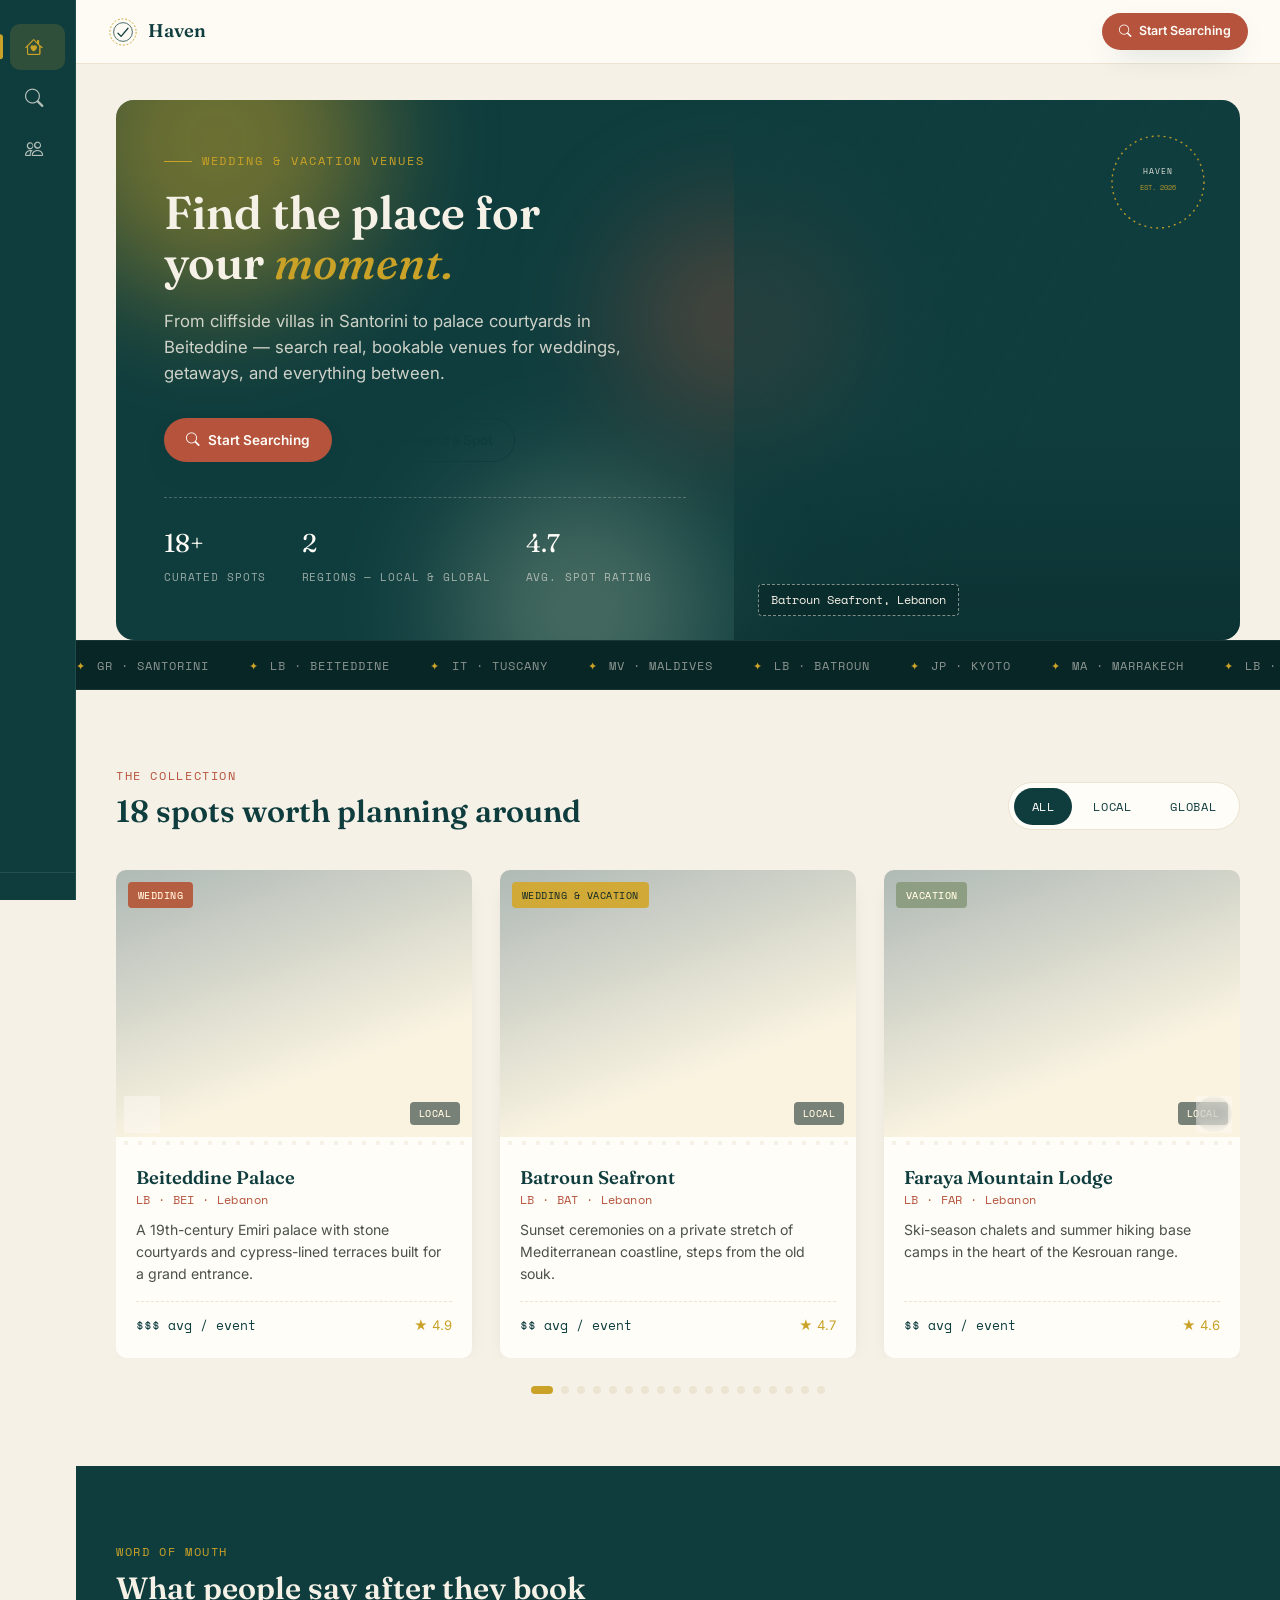
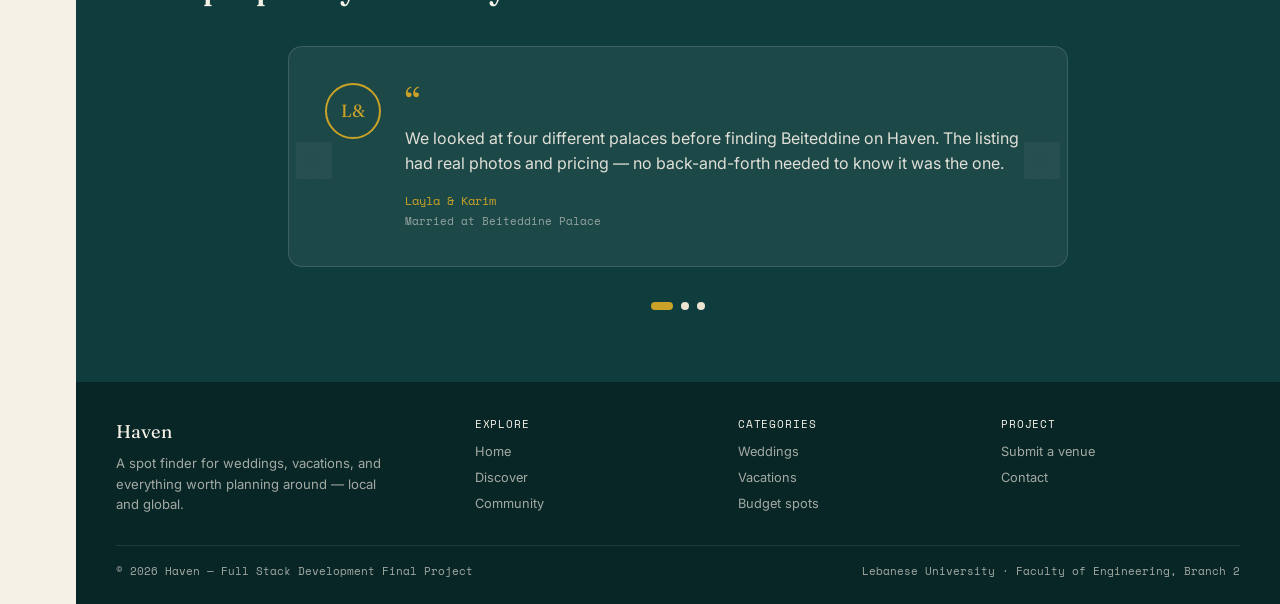
==== commit fd469ec4: "Search page version 1" ====
--- a/index.html
+++ b/index.html
@@ -15,17 +15,8 @@
 </head>
 <body>
 
-  <!-- ============ SIDEBAR (modern hover-rail, no toggle button) ============ -->
+  <!-- ============ SIDEBAR (hover-rail on desktop, press-to-open on small screens, dock on mobile) ============ -->
   <aside class="sidebar" aria-label="Primary navigation">
-    <div class="sidebar__brand">
-      <svg class="sidebar__stamp" viewBox="0 0 48 48" fill="none" xmlns="http://www.w3.org/2000/svg" aria-hidden="true">
-        <circle cx="24" cy="24" r="21" stroke="#C9A227" stroke-width="1.5" stroke-dasharray="3 3"/>
-        <circle cx="24" cy="24" r="15" stroke="#F6F1E7" stroke-width="1.2"/>
-        <path d="M16 26L21 31L32 18" stroke="#F6F1E7" stroke-width="2" stroke-linecap="round" stroke-linejoin="round"/>
-      </svg>
-      <span class="sidebar__brand-text">Haven</span>
-    </div>
-
     <nav class="sidebar__nav">
       <a class="sidebar__link" href="index.html">
         <i class="bi bi-house-heart"></i>
@@ -41,7 +32,11 @@
       </a>
     </nav>
 
-    <div class="sidebar__foot">Haven © 2026</div>
+    <div class="sidebar__foot">
+      <button class="sidebar__toggle" type="button" aria-label="Expand navigation" aria-expanded="false">
+        <i class="bi bi-chevron-right"></i>
+      </button>
+    </div>
   </aside>
 
   <!-- ============ MAIN CONTENT ============ -->
--- a/css/style.css
+++ b/css/style.css
@@ -26,6 +26,8 @@
   /* --- Layout tokens --- */
   --rail-w: 76px;
   --rail-w-expanded: 232px;
+  --rail-w-sm: 58px;
+  --rail-w-sm-expanded: 196px;
   --topbar-h: 64px;
   --radius: 6px;
   --shadow: 0 12px 30px -14px rgba(15, 61, 62, 0.35);
@@ -57,8 +59,11 @@
 }
 
 /* =========================================================
-   SIDEBAR — modern hover-rail (desktop) / floating dock (mobile)
-   No manual toggle: it simply widens on hover/focus.
+   SIDEBAR
+   Wide desktop  -> hover-rail, no button needed.
+   Small desktop / tablet -> compact rail, press the toggle to open
+   (hover isn't reliable at this size, and shouldn't be relied on).
+   Mobile -> floating bottom dock.
    ========================================================= */
 
 .sidebar {
@@ -82,38 +87,9 @@
   box-shadow: 16px 0 40px -20px rgba(9, 38, 38, 0.55);
 }
 
-.sidebar__brand {
-  display: flex;
-  align-items: center;
-  gap: 0.7rem;
-  height: 76px;
-  padding: 0 1.35rem;
-  border-bottom: 1px solid rgba(246, 241, 231, 0.1);
-  white-space: nowrap;
-  overflow: hidden;
-  flex: none;
-}
-
-.sidebar__stamp { flex: none; width: 32px; height: 32px; }
-
-.sidebar__brand-text {
-  font-family: var(--font-display);
-  font-size: 1.2rem;
-  font-weight: 600;
-  opacity: 0;
-  transform: translateX(-6px);
-  transition: opacity 0.18s ease 0.05s, transform 0.18s ease 0.05s;
-}
-
-.sidebar:hover .sidebar__brand-text,
-.sidebar:focus-within .sidebar__brand-text {
-  opacity: 1;
-  transform: translateX(0);
-}
-
 .sidebar__nav {
   flex: 1;
-  padding: 1rem 0.65rem;
+  padding: 1.5rem 0.65rem 1rem;
   display: flex;
   flex-direction: column;
   gap: 0.3rem;
@@ -161,27 +137,37 @@
 }
 
 .sidebar:hover .sidebar__label,
-.sidebar:focus-within .sidebar__label {
+.sidebar:focus-within .sidebar__label,
+.sidebar.is-expanded .sidebar__label {
   opacity: 1;
   transform: translateX(0);
 }
 
 .sidebar__foot {
   flex: none;
-  padding: 1rem 0.9rem 1.25rem;
+  padding: 0.85rem;
   border-top: 1px solid rgba(246, 241, 231, 0.1);
-  font-family: var(--font-mono);
-  font-size: 0.62rem;
-  letter-spacing: 0.05em;
-  color: rgba(246, 241, 231, 0.4);
-  white-space: nowrap;
-  overflow: hidden;
-  opacity: 0;
-  transition: opacity 0.16s ease 0.05s;
-}
-
-.sidebar:hover .sidebar__foot,
-.sidebar:focus-within .sidebar__foot { opacity: 1; }
+}
+
+/* Press-to-open toggle: hidden by default (wide desktop relies on hover only). */
+.sidebar__toggle {
+  display: none;
+  align-items: center;
+  justify-content: center;
+  gap: 0.7rem;
+  width: 100%;
+  height: 40px;
+  border-radius: 10px;
+  border: 1px solid rgba(246, 241, 231, 0.16);
+  background: transparent;
+  color: var(--sand);
+  cursor: pointer;
+  transition: background 0.16s ease;
+}
+
+.sidebar__toggle:hover { background: rgba(246, 241, 231, 0.08); }
+.sidebar__toggle i { transition: transform 0.22s ease; }
+.sidebar.is-expanded .sidebar__toggle i { transform: rotate(180deg); }
 
 /* Main content sits after the rail — fixed offset, rail overlays on hover */
 .app-main {
@@ -189,15 +175,20 @@
   min-height: 100vh;
 }
 
-/* Tablet: keep a compact icon-only rail, no hover-expand (touch friendly) */
+/* Small desktop / tablet: a narrower rail, expanded only by pressing the
+   toggle (hovering a narrow window is unreliable, so we don't rely on it). */
 @media (max-width: 1024px) and (min-width: 601px) {
-  .sidebar:hover, .sidebar:focus-within { width: var(--rail-w); box-shadow: none; }
-  .sidebar__brand-text, .sidebar__label, .sidebar__foot { display: none; }
-}
-
-/* Mobile: sidebar becomes a floating "glass" bottom dock.
-   Deliberately light/frosted (not --ink) so it always reads clearly,
-   whether it's floating over the sand background or the dark footer. */
+  :root { --rail-w: var(--rail-w-sm); --rail-w-expanded: var(--rail-w-sm-expanded); }
+  .sidebar:hover, .sidebar:focus-within { width: var(--rail-w-sm); box-shadow: none; }
+  .sidebar.is-expanded { width: var(--rail-w-sm-expanded); box-shadow: 16px 0 40px -20px rgba(9, 38, 38, 0.55); }
+  .sidebar.is-expanded .sidebar__toggle { background: rgba(246, 241, 231, 0.08); }
+  .sidebar__link i { font-size: 1.05rem; }
+  .sidebar__toggle { display: flex; }
+}
+
+/* Mobile: sidebar becomes a floating bottom dock. Solid fill + a gold ring
+   (not transparency/blur) so it reads clearly over light or dark sections
+   on every browser, including older mobile WebViews. */
 @media (max-width: 600px) {
   .sidebar {
     top: auto;
@@ -209,32 +200,26 @@
     max-width: calc(100% - 28px);
     flex-direction: row;
     border-radius: 999px;
-    background: rgba(255, 253, 248, 0.88);
-    backdrop-filter: blur(16px) saturate(1.4);
-    -webkit-backdrop-filter: blur(16px) saturate(1.4);
-    border: 1px solid rgba(15, 61, 62, 0.1);
-    box-shadow: 0 18px 36px -14px rgba(9, 38, 38, 0.45);
-    padding: 0.4rem;
+    background: var(--ink);
+    border: 2px solid var(--gold);
+    box-shadow: 0 18px 36px -14px rgba(9, 38, 38, 0.6);
+    padding: 0.35rem;
   }
-  .sidebar:hover, .sidebar:focus-within { width: auto; box-shadow: 0 18px 36px -14px rgba(9, 38, 38, 0.45); }
-  .sidebar__brand { display: none; }
+  .sidebar:hover, .sidebar:focus-within { width: auto; box-shadow: 0 18px 36px -14px rgba(9, 38, 38, 0.6); }
   .sidebar__foot { display: none; }
   .sidebar__nav { flex-direction: row; padding: 0; gap: 0.15rem; }
   .sidebar__link {
     flex-direction: column;
-    color: var(--ink);
-    height: 54px;
-    width: 64px;
+    height: 52px;
+    width: 60px;
     gap: 0.2rem;
     justify-content: center;
     border-radius: 14px;
   }
-  .sidebar__link:hover { background: rgba(15, 61, 62, 0.08); color: var(--ink); }
-  .sidebar__link.is-active { background: rgba(201, 162, 39, 0.22); color: var(--rust); }
-  .sidebar__link i { font-size: 1.15rem; width: auto; }
-  .sidebar__label { opacity: 1; transform: none; font-size: 0.6rem; color: inherit; }
+  .sidebar__link i { font-size: 1.1rem; width: auto; }
+  .sidebar__label { opacity: 1; transform: none; font-size: 0.58rem; }
   .sidebar__link.is-active::before { display: none; }
-  .app-main { margin-left: 0; padding-bottom: 96px; }
+  .app-main { margin-left: 0; padding-bottom: 92px; }
 }
 
 /* =========================================================
@@ -848,26 +833,34 @@
    FOOTER
    ========================================================= */
 
-.site-footer { background: var(--ink-dark); color: rgba(246, 241, 231, 0.65); padding: 3rem 2.5rem 2rem; }
+.site-footer { background: var(--ink-dark); color: rgba(246, 241, 231, 0.65); padding: 2.25rem 2.5rem 1.5rem; font-size: 0.92rem; }
 
 .site-footer__grid {
   max-width: 1280px; margin: 0 auto; display: grid;
-  grid-template-columns: 1.4fr 1fr 1fr 1fr; gap: 2rem;
-  padding-bottom: 2rem; border-bottom: 1px solid rgba(246, 241, 231, 0.1);
-}
-
-.site-footer h4 { color: var(--sand); font-family: var(--font-mono); font-size: 0.75rem; letter-spacing: 0.08em; text-transform: uppercase; margin: 0 0 0.9rem; }
-.site-footer li { margin-bottom: 0.55rem; font-size: 0.85rem; }
+  grid-template-columns: 1.4fr 1fr 1fr 1fr; gap: 1.5rem;
+  padding-bottom: 1.5rem; border-bottom: 1px solid rgba(246, 241, 231, 0.1);
+}
+
+.site-footer h4 { color: var(--sand); font-family: var(--font-mono); font-size: 0.68rem; letter-spacing: 0.08em; text-transform: uppercase; margin: 0 0 0.65rem; }
+.site-footer li { margin-bottom: 0.4rem; font-size: 0.8rem; }
 .site-footer li a:hover { color: var(--gold); }
 
-.site-footer__brand { font-family: var(--font-display); font-size: 1.3rem; color: var(--sand); margin-bottom: 0.6rem; }
+.site-footer__brand { font-family: var(--font-display); font-size: 1.15rem; color: var(--sand); margin-bottom: 0.4rem; }
+.site-footer__grid > div:first-child p { font-size: 0.82rem; margin: 0; max-width: 34ch; }
 
 .site-footer__bottom {
-  max-width: 1280px; margin: 1.4rem auto 0; display: flex; justify-content: space-between;
-  font-family: var(--font-mono); font-size: 0.72rem; flex-wrap: wrap; gap: 0.5rem;
+  max-width: 1280px; margin: 1.1rem auto 0; display: flex; justify-content: space-between;
+  font-family: var(--font-mono); font-size: 0.66rem; flex-wrap: wrap; gap: 0.4rem;
 }
 
 @media (max-width: 760px) { .site-footer__grid { grid-template-columns: 1fr 1fr; } }
+
+@media (max-width: 600px) {
+  .site-footer { padding: 1.75rem 1.25rem 1.25rem; font-size: 0.85rem; }
+  .site-footer__grid { grid-template-columns: 1fr 1fr; gap: 1.25rem 1rem; padding-bottom: 1.25rem; }
+  .site-footer__grid > div:first-child { grid-column: 1 / -1; }
+  .site-footer__bottom { flex-direction: column; gap: 0.3rem; }
+}
 
 /* =========================================================
    RESPONSIVE — sections
@@ -889,4 +882,258 @@
 a:focus-visible, button:focus-visible, input:focus-visible, select:focus-visible {
   outline: 2px solid var(--gold);
   outline-offset: 2px;
-}+}
+
+/* =========================================================
+   SEARCH PAGE — page header
+   ========================================================= */
+
+.page-head {
+  padding: 3rem 2.5rem 0;
+  max-width: 1280px;
+  margin: 0 auto;
+}
+
+.page-head h1 {
+  font-family: var(--font-display);
+  font-weight: 600;
+  font-size: clamp(2rem, 3vw, 2.7rem);
+  color: var(--ink);
+  margin: 0.4rem 0 0.6rem;
+}
+
+.page-head p { max-width: 56ch; color: #4b514a; margin: 0; }
+
+/* =========================================================
+   FILTER BAR — toggle + dropdowns + search, all in one strip
+   ========================================================= */
+
+.filter-bar {
+  max-width: 1280px;
+  margin: 2rem auto 0;
+  padding: 1.1rem 1.25rem;
+  background: var(--white);
+  border: 1px solid var(--sand-deep);
+  border-radius: 14px;
+  display: flex;
+  flex-wrap: wrap;
+  align-items: center;
+  gap: 0.9rem;
+  position: sticky;
+  top: calc(var(--topbar-h) + 12px);
+  z-index: 30;
+  box-shadow: 0 10px 26px -18px rgba(32, 36, 31, 0.3);
+}
+
+.filter-bar__search {
+  position: relative;
+  flex: 1 1 220px;
+  min-width: 180px;
+}
+
+.filter-bar__search input {
+  width: 100%;
+  height: 44px;
+  padding: 0 1rem 0 2.5rem;
+  border-radius: 999px;
+  border: 1px solid var(--sand-deep);
+  background: var(--sand);
+  font-family: var(--font-body);
+  font-size: 0.9rem;
+  color: var(--charcoal);
+}
+
+.filter-bar__search input:focus { outline: none; border-color: var(--gold); background: var(--white); }
+
+.filter-bar__search i {
+  position: absolute;
+  left: 0.95rem;
+  top: 50%;
+  transform: translateY(-50%);
+  color: var(--rust);
+  font-size: 0.95rem;
+}
+
+.select-wrap { position: relative; flex: 0 0 auto; }
+
+.select-wrap select {
+  appearance: none;
+  -webkit-appearance: none;
+  height: 44px;
+  padding: 0 2.2rem 0 1rem;
+  border-radius: 999px;
+  border: 1px solid var(--sand-deep);
+  background: var(--sand);
+  font-family: var(--font-mono);
+  font-size: 0.76rem;
+  letter-spacing: 0.04em;
+  text-transform: uppercase;
+  color: var(--ink);
+  cursor: pointer;
+}
+
+.select-wrap select:focus { outline: none; border-color: var(--gold); }
+
+.select-wrap::after {
+  content: '\f282';
+  font-family: 'bootstrap-icons';
+  position: absolute;
+  right: 0.9rem;
+  top: 50%;
+  transform: translateY(-50%);
+  font-size: 0.7rem;
+  color: var(--rust);
+  pointer-events: none;
+}
+
+.filter-bar__count {
+  margin-left: auto;
+  font-family: var(--font-mono);
+  font-size: 0.75rem;
+  color: var(--ink);
+  opacity: 0.65;
+  white-space: nowrap;
+}
+
+@media (max-width: 700px) {
+  .filter-bar { position: static; }
+  .filter-bar__count { margin-left: 0; width: 100%; order: 10; }
+}
+
+/* =========================================================
+   PLAIN RESULTS GRID (search page — not a carousel)
+   ========================================================= */
+
+.spot-grid {
+  display: grid;
+  grid-template-columns: repeat(auto-fill, minmax(270px, 1fr));
+  gap: 1.75rem;
+}
+
+.spot-grid > .spot-card { height: 100%; }
+
+.state-message {
+  grid-column: 1 / -1;
+  text-align: center;
+  padding: 3rem 1.5rem;
+  color: #6b7168;
+  font-size: 0.95rem;
+}
+
+.state-message i { font-size: 1.6rem; color: var(--rust); display: block; margin-bottom: 0.75rem; }
+
+/* =========================================================
+   LIVE API PANEL — "Explore any city worldwide"
+   ========================================================= */
+
+.api-panel {
+  background: var(--white);
+  border: 1px solid var(--sand-deep);
+  border-radius: 16px;
+  padding: 2rem;
+}
+
+.api-panel__form {
+  display: flex;
+  gap: 0.75rem;
+  flex-wrap: wrap;
+  margin: 1.5rem 0 0.25rem;
+}
+
+.api-panel__form input {
+  flex: 1 1 240px;
+  height: 46px;
+  padding: 0 1.1rem;
+  border-radius: 999px;
+  border: 1px solid var(--sand-deep);
+  background: var(--sand);
+  font-family: var(--font-body);
+  font-size: 0.92rem;
+}
+
+.api-panel__form input:focus { outline: none; border-color: var(--gold); background: var(--white); }
+
+.api-panel__hint {
+  font-family: var(--font-mono);
+  font-size: 0.7rem;
+  color: #8a8f84;
+  margin: 0.4rem 0 1.5rem;
+}
+
+.api-results {
+  display: grid;
+  grid-template-columns: repeat(auto-fill, minmax(240px, 1fr));
+  gap: 1.25rem;
+  min-height: 120px;
+}
+
+.city-card {
+  border: 1px dashed var(--sand-deep);
+  border-radius: 10px;
+  padding: 1.25rem 1.4rem;
+  position: relative;
+}
+
+.city-card__name {
+  font-family: var(--font-display);
+  font-size: 1.1rem;
+  color: var(--ink);
+  margin: 0 0 0.2rem;
+}
+
+.city-card__country { font-family: var(--font-mono); font-size: 0.72rem; color: var(--rust); margin-bottom: 0.8rem; }
+
+.city-card__stats { display: flex; flex-direction: column; gap: 0.35rem; font-size: 0.84rem; color: #4b514a; }
+
+.city-card__capital {
+  position: absolute;
+  top: 0.9rem;
+  right: 0.9rem;
+  font-family: var(--font-mono);
+  font-size: 0.6rem;
+  text-transform: uppercase;
+  letter-spacing: 0.05em;
+  background: var(--gold);
+  color: var(--ink-dark);
+  padding: 0.2rem 0.5rem;
+  border-radius: 4px;
+}
+
+.api-pagination {
+  display: flex;
+  align-items: center;
+  justify-content: center;
+  gap: 1rem;
+  margin-top: 1.5rem;
+}
+
+.api-pagination button {
+  width: 36px;
+  height: 36px;
+  border-radius: 50%;
+  border: 1px solid var(--sand-deep);
+  background: var(--sand);
+  color: var(--ink);
+  cursor: pointer;
+}
+
+.api-pagination button:disabled { opacity: 0.35; cursor: not-allowed; }
+
+.api-pagination span {
+  font-family: var(--font-mono);
+  font-size: 0.75rem;
+  color: var(--ink);
+  opacity: 0.7;
+}
+
+.spinner {
+  width: 26px;
+  height: 26px;
+  border-radius: 50%;
+  border: 3px solid var(--sand-deep);
+  border-top-color: var(--rust);
+  margin: 0 auto 0.85rem;
+  animation: spin 0.8s linear infinite;
+}
+
+@keyframes spin { to { transform: rotate(360deg); } }
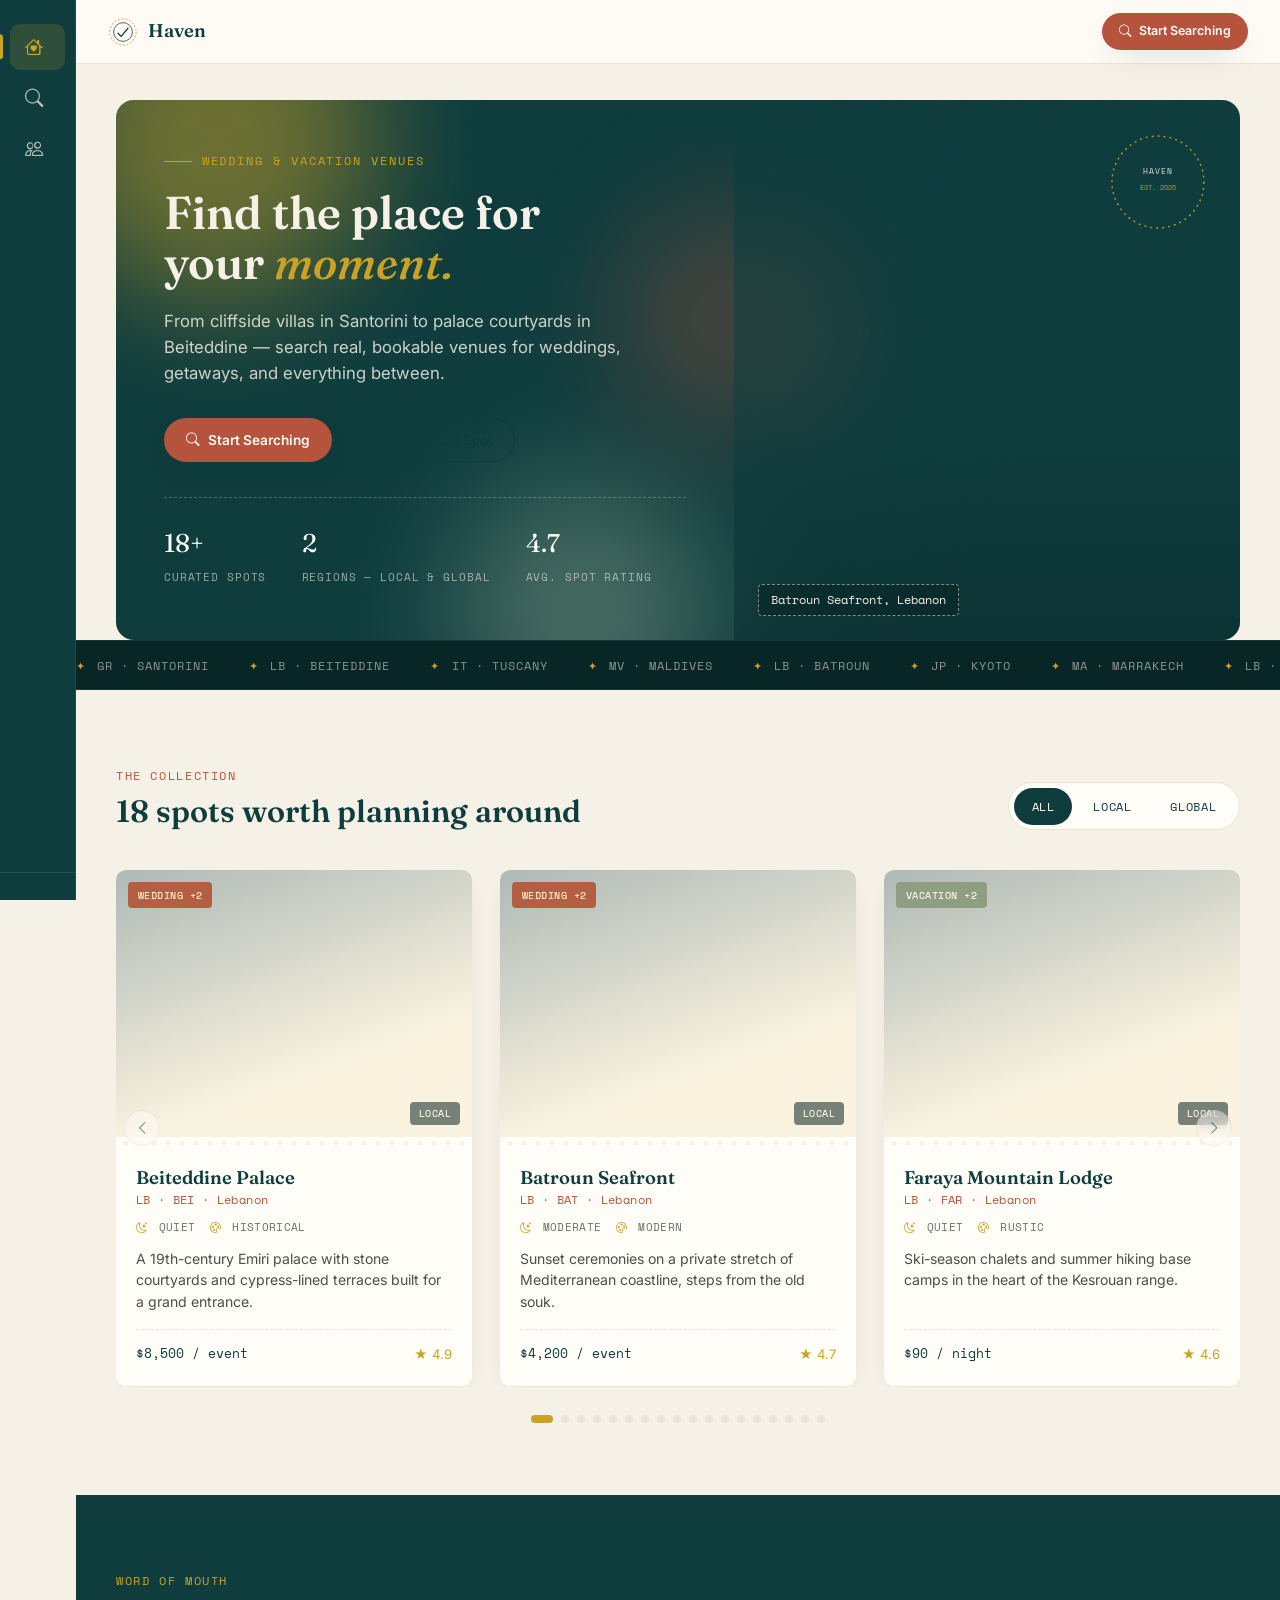
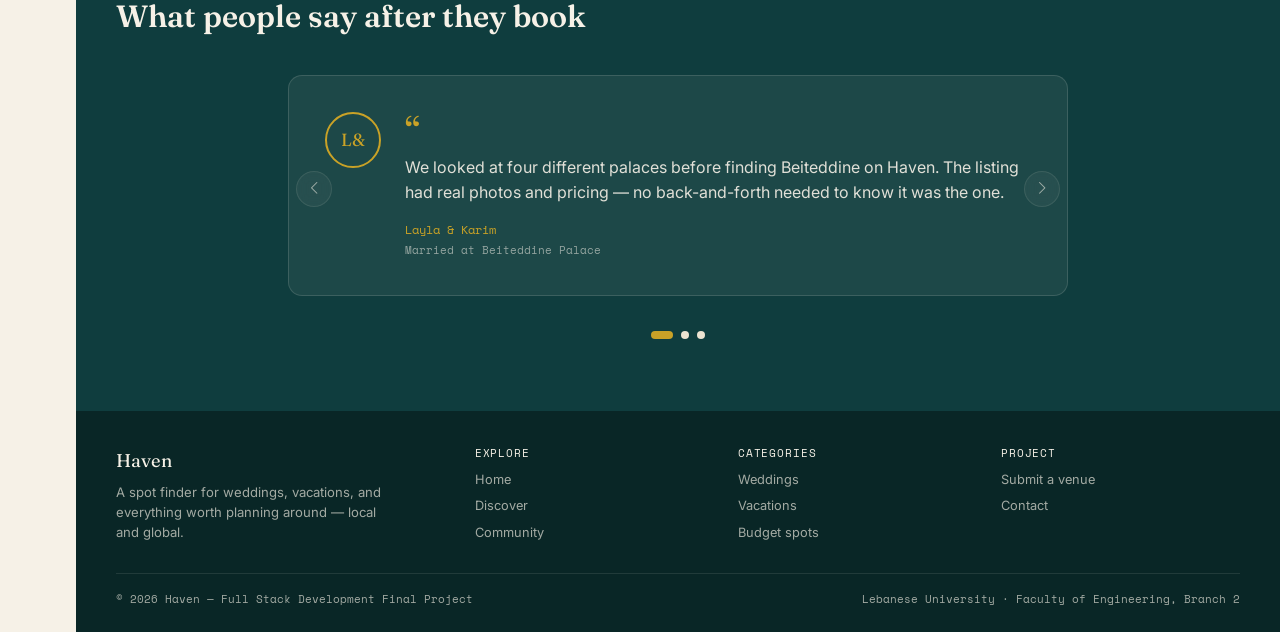
==== commit 254db541: "Search page version 2 with test api" ====
--- a/index.html
+++ b/index.html
@@ -202,10 +202,13 @@
     </footer>
   </div>
 
+  <button class="back-to-top" id="backToTop" aria-label="Back to top"><i class="bi bi-arrow-up"></i></button>
+
   <script src="js/sidebar.js"></script>
   <script src="js/hero.js"></script>
   <script src="js/carousel.js"></script>
   <script src="js/destinations.js"></script>
   <script src="js/testimonials.js"></script>
+  <script src="js/backtotop.js"></script>
 </body>
 </html>
--- a/css/style.css
+++ b/css/style.css
@@ -683,7 +683,21 @@
 
 .spot-card__badge--wedding { background: var(--rust); }
 .spot-card__badge--vacation { background: var(--sage); }
+.spot-card__badge--honeymoon { background: var(--gold); color: var(--ink-dark); }
 .spot-card__badge--both { background: var(--gold); color: var(--ink-dark); }
+
+.spot-card__meta {
+  display: flex;
+  gap: 0.9rem;
+  font-family: var(--font-mono);
+  font-size: 0.68rem;
+  color: #6b7168;
+  margin-bottom: 0.65rem;
+  text-transform: uppercase;
+  letter-spacing: 0.03em;
+}
+
+.spot-card__meta i { color: var(--gold); margin-right: 0.25rem; }
 
 .spot-card__region {
   position: absolute; bottom: 0.75rem; right: 0.75rem; z-index: 2;
@@ -889,7 +903,7 @@
    ========================================================= */
 
 .page-head {
-  padding: 3rem 2.5rem 0;
+  padding: 2.75rem 2.5rem 0;
   max-width: 1280px;
   margin: 0 auto;
 }
@@ -905,33 +919,32 @@
 .page-head p { max-width: 56ch; color: #4b514a; margin: 0; }
 
 /* =========================================================
-   FILTER BAR — toggle + dropdowns + search, all in one strip
-   ========================================================= */
-
-.filter-bar {
+   SEARCH CONSOLE — one cohesive block, NOT sticky, NOT a second
+   toolbar stacked under the topbar. Primary controls always show;
+   everything else lives in the panel that drops open beneath it.
+   ========================================================= */
+
+.console {
   max-width: 1280px;
-  margin: 2rem auto 0;
-  padding: 1.1rem 1.25rem;
+  margin: 1.75rem auto 0;
+  padding: 0 2.5rem;
+}
+
+.console__primary {
   background: var(--white);
   border: 1px solid var(--sand-deep);
-  border-radius: 14px;
+  border-radius: 16px;
+  padding: 1rem 1.1rem;
   display: flex;
   flex-wrap: wrap;
   align-items: center;
-  gap: 0.9rem;
-  position: sticky;
-  top: calc(var(--topbar-h) + 12px);
-  z-index: 30;
-  box-shadow: 0 10px 26px -18px rgba(32, 36, 31, 0.3);
-}
-
-.filter-bar__search {
-  position: relative;
-  flex: 1 1 220px;
-  min-width: 180px;
-}
-
-.filter-bar__search input {
+  gap: 0.75rem;
+  box-shadow: 0 14px 30px -22px rgba(32, 36, 31, 0.35);
+}
+
+.console__search { position: relative; flex: 1 1 240px; min-width: 180px; }
+
+.console__search input {
   width: 100%;
   height: 44px;
   padding: 0 1rem 0 2.5rem;
@@ -943,9 +956,9 @@
   color: var(--charcoal);
 }
 
-.filter-bar__search input:focus { outline: none; border-color: var(--gold); background: var(--white); }
-
-.filter-bar__search i {
+.console__search input:focus { outline: none; border-color: var(--gold); background: var(--white); }
+
+.console__search i {
   position: absolute;
   left: 0.95rem;
   top: 50%;
@@ -954,9 +967,9 @@
   font-size: 0.95rem;
 }
 
-.select-wrap { position: relative; flex: 0 0 auto; }
-
-.select-wrap select {
+.console .select-wrap { position: relative; flex: 0 0 auto; }
+
+.console .select-wrap select {
   appearance: none;
   -webkit-appearance: none;
   height: 44px;
@@ -965,16 +978,16 @@
   border: 1px solid var(--sand-deep);
   background: var(--sand);
   font-family: var(--font-mono);
-  font-size: 0.76rem;
+  font-size: 0.74rem;
   letter-spacing: 0.04em;
   text-transform: uppercase;
   color: var(--ink);
   cursor: pointer;
 }
 
-.select-wrap select:focus { outline: none; border-color: var(--gold); }
-
-.select-wrap::after {
+.console .select-wrap select:focus { outline: none; border-color: var(--gold); }
+
+.console .select-wrap::after {
   content: '\f282';
   font-family: 'bootstrap-icons';
   position: absolute;
@@ -986,7 +999,44 @@
   pointer-events: none;
 }
 
-.filter-bar__count {
+.console__filters-btn {
+  position: relative;
+  height: 44px;
+  padding: 0 1.2rem;
+  border-radius: 999px;
+  border: 1px solid var(--ink);
+  background: var(--ink);
+  color: var(--white);
+  font-family: var(--font-body);
+  font-weight: 600;
+  font-size: 0.85rem;
+  display: inline-flex;
+  align-items: center;
+  gap: 0.5rem;
+  cursor: pointer;
+  transition: background 0.15s ease;
+}
+
+.console__filters-btn:hover { background: var(--ink-dark); }
+
+.console__filters-btn i.bi-chevron-down { transition: transform 0.2s ease; font-size: 0.75rem; }
+.console__filters-btn.is-open i.bi-chevron-down { transform: rotate(180deg); }
+
+.console__badge {
+  background: var(--gold);
+  color: var(--ink-dark);
+  font-family: var(--font-mono);
+  font-size: 0.68rem;
+  min-width: 18px;
+  height: 18px;
+  border-radius: 999px;
+  display: inline-flex;
+  align-items: center;
+  justify-content: center;
+  padding: 0 0.3rem;
+}
+
+.console__count {
   margin-left: auto;
   font-family: var(--font-mono);
   font-size: 0.75rem;
@@ -995,14 +1045,103 @@
   white-space: nowrap;
 }
 
+/* --- The expandable panel: opens beneath the primary row, part of the
+   same card, so it never reads as a separate competing bar. --- */
+
+.console__panel {
+  overflow: hidden;
+  max-height: 0;
+  transition: max-height 0.32s cubic-bezier(0.4, 0, 0.2, 1);
+  background: var(--white);
+  border: 1px solid var(--sand-deep);
+  border-top: none;
+  border-radius: 0 0 16px 16px;
+  margin-top: -1px;
+}
+
+.console__panel.is-open { max-height: 900px; }
+
+.console__panel-inner {
+  padding: 1.5rem 1.4rem 1.1rem;
+  display: grid;
+  grid-template-columns: repeat(auto-fit, minmax(190px, 1fr));
+  gap: 1.5rem 2rem;
+  border-top: 1px dashed var(--sand-deep);
+}
+
+.filter-group__label {
+  display: block;
+  font-family: var(--font-mono);
+  font-size: 0.68rem;
+  letter-spacing: 0.08em;
+  text-transform: uppercase;
+  color: var(--rust);
+  margin-bottom: 0.7rem;
+}
+
+.chip-set { display: flex; flex-wrap: wrap; gap: 0.4rem; }
+
+.chip {
+  font-family: var(--font-mono);
+  font-size: 0.72rem;
+  padding: 0.4rem 0.75rem;
+  border-radius: 999px;
+  border: 1px solid var(--sand-deep);
+  background: var(--sand);
+  color: var(--ink);
+  cursor: pointer;
+  white-space: nowrap;
+  transition: background 0.14s ease, color 0.14s ease, border-color 0.14s ease;
+}
+
+.chip.is-active { background: var(--ink); border-color: var(--ink); color: var(--white); }
+
+.checklist { display: flex; flex-direction: column; gap: 0.5rem; max-height: 150px; overflow-y: auto; padding-right: 0.25rem; }
+
+.checklist label {
+  display: flex;
+  align-items: center;
+  gap: 0.55rem;
+  font-size: 0.85rem;
+  color: var(--charcoal);
+  cursor: pointer;
+}
+
+.checklist input[type="checkbox"] { accent-color: var(--rust); width: 15px; height: 15px; cursor: pointer; }
+
+.price-inputs { display: flex; align-items: center; gap: 0.5rem; }
+
+.price-inputs input {
+  width: 100%;
+  height: 40px;
+  padding: 0 0.75rem;
+  border-radius: 8px;
+  border: 1px solid var(--sand-deep);
+  background: var(--sand);
+  font-family: var(--font-mono);
+  font-size: 0.82rem;
+}
+
+.price-inputs input:focus { outline: none; border-color: var(--gold); background: var(--white); }
+.price-inputs span { color: #8a8f84; font-size: 0.8rem; }
+
+.console__panel-foot {
+  display: flex;
+  justify-content: flex-end;
+  gap: 0.75rem;
+  padding: 0.9rem 1.4rem 1.2rem;
+}
+
 @media (max-width: 700px) {
-  .filter-bar { position: static; }
-  .filter-bar__count { margin-left: 0; width: 100%; order: 10; }
+  .console { padding: 0 1.25rem; }
+  .console__count { order: 10; margin-left: 0; width: 100%; }
 }
 
 /* =========================================================
    PLAIN RESULTS GRID (search page — not a carousel)
    ========================================================= */
+
+.section--results { padding-top: 2.5rem; }
 
 .spot-grid {
   display: grid;
@@ -1022,8 +1161,44 @@
 
 .state-message i { font-size: 1.6rem; color: var(--rust); display: block; margin-bottom: 0.75rem; }
 
-/* =========================================================
-   LIVE API PANEL — "Explore any city worldwide"
+.load-more-wrap { display: flex; justify-content: center; margin-top: 2.5rem; }
+
+/* =========================================================
+   BACK TO TOP — floating, appears once you've scrolled
+   ========================================================= */
+
+.back-to-top {
+  position: fixed;
+  right: 1.75rem;
+  bottom: 1.75rem;
+  width: 46px;
+  height: 46px;
+  border-radius: 50%;
+  border: none;
+  background: var(--ink);
+  color: var(--sand);
+  font-size: 1.1rem;
+  display: flex;
+  align-items: center;
+  justify-content: center;
+  cursor: pointer;
+  box-shadow: 0 14px 30px -12px rgba(9, 38, 38, 0.5);
+  opacity: 0;
+  transform: translateY(12px);
+  pointer-events: none;
+  transition: opacity 0.22s ease, transform 0.22s ease, background 0.15s ease;
+  z-index: 150;
+}
+
+.back-to-top.is-visible { opacity: 1; transform: translateY(0); pointer-events: auto; }
+.back-to-top:hover { background: var(--rust); }
+
+@media (max-width: 600px) {
+  .back-to-top { right: 1rem; bottom: 92px; width: 42px; height: 42px; }
+}
+
+/* =========================================================
+   LIVE API PANEL — "Points of Interest" (Amadeus)
    ========================================================= */
 
 .api-panel {
@@ -1057,8 +1232,10 @@
   font-family: var(--font-mono);
   font-size: 0.7rem;
   color: #8a8f84;
-  margin: 0.4rem 0 1.5rem;
-}
+  margin: 0.4rem 0 1rem;
+}
+
+.api-panel__chips { display: flex; flex-wrap: wrap; gap: 0.4rem; margin-bottom: 1.25rem; }
 
 .api-results {
   display: grid;
@@ -1067,28 +1244,25 @@
   min-height: 120px;
 }
 
-.city-card {
+.poi-card {
   border: 1px dashed var(--sand-deep);
   border-radius: 10px;
   padding: 1.25rem 1.4rem;
   position: relative;
 }
 
-.city-card__name {
+.poi-card__name {
   font-family: var(--font-display);
   font-size: 1.1rem;
   color: var(--ink);
-  margin: 0 0 0.2rem;
-}
-
-.city-card__country { font-family: var(--font-mono); font-size: 0.72rem; color: var(--rust); margin-bottom: 0.8rem; }
-
-.city-card__stats { display: flex; flex-direction: column; gap: 0.35rem; font-size: 0.84rem; color: #4b514a; }
-
-.city-card__capital {
+  margin: 0 0 0.35rem;
+  padding-right: 4.5rem;
+}
+
+.poi-card__category {
   position: absolute;
-  top: 0.9rem;
-  right: 0.9rem;
+  top: 1.1rem;
+  right: 1rem;
   font-family: var(--font-mono);
   font-size: 0.6rem;
   text-transform: uppercase;
@@ -1097,7 +1271,10 @@
   color: var(--ink-dark);
   padding: 0.2rem 0.5rem;
   border-radius: 4px;
-}
+  white-space: nowrap;
+}
+
+.poi-card__meta { font-size: 0.84rem; color: #4b514a; }
 
 .api-pagination {
   display: flex;
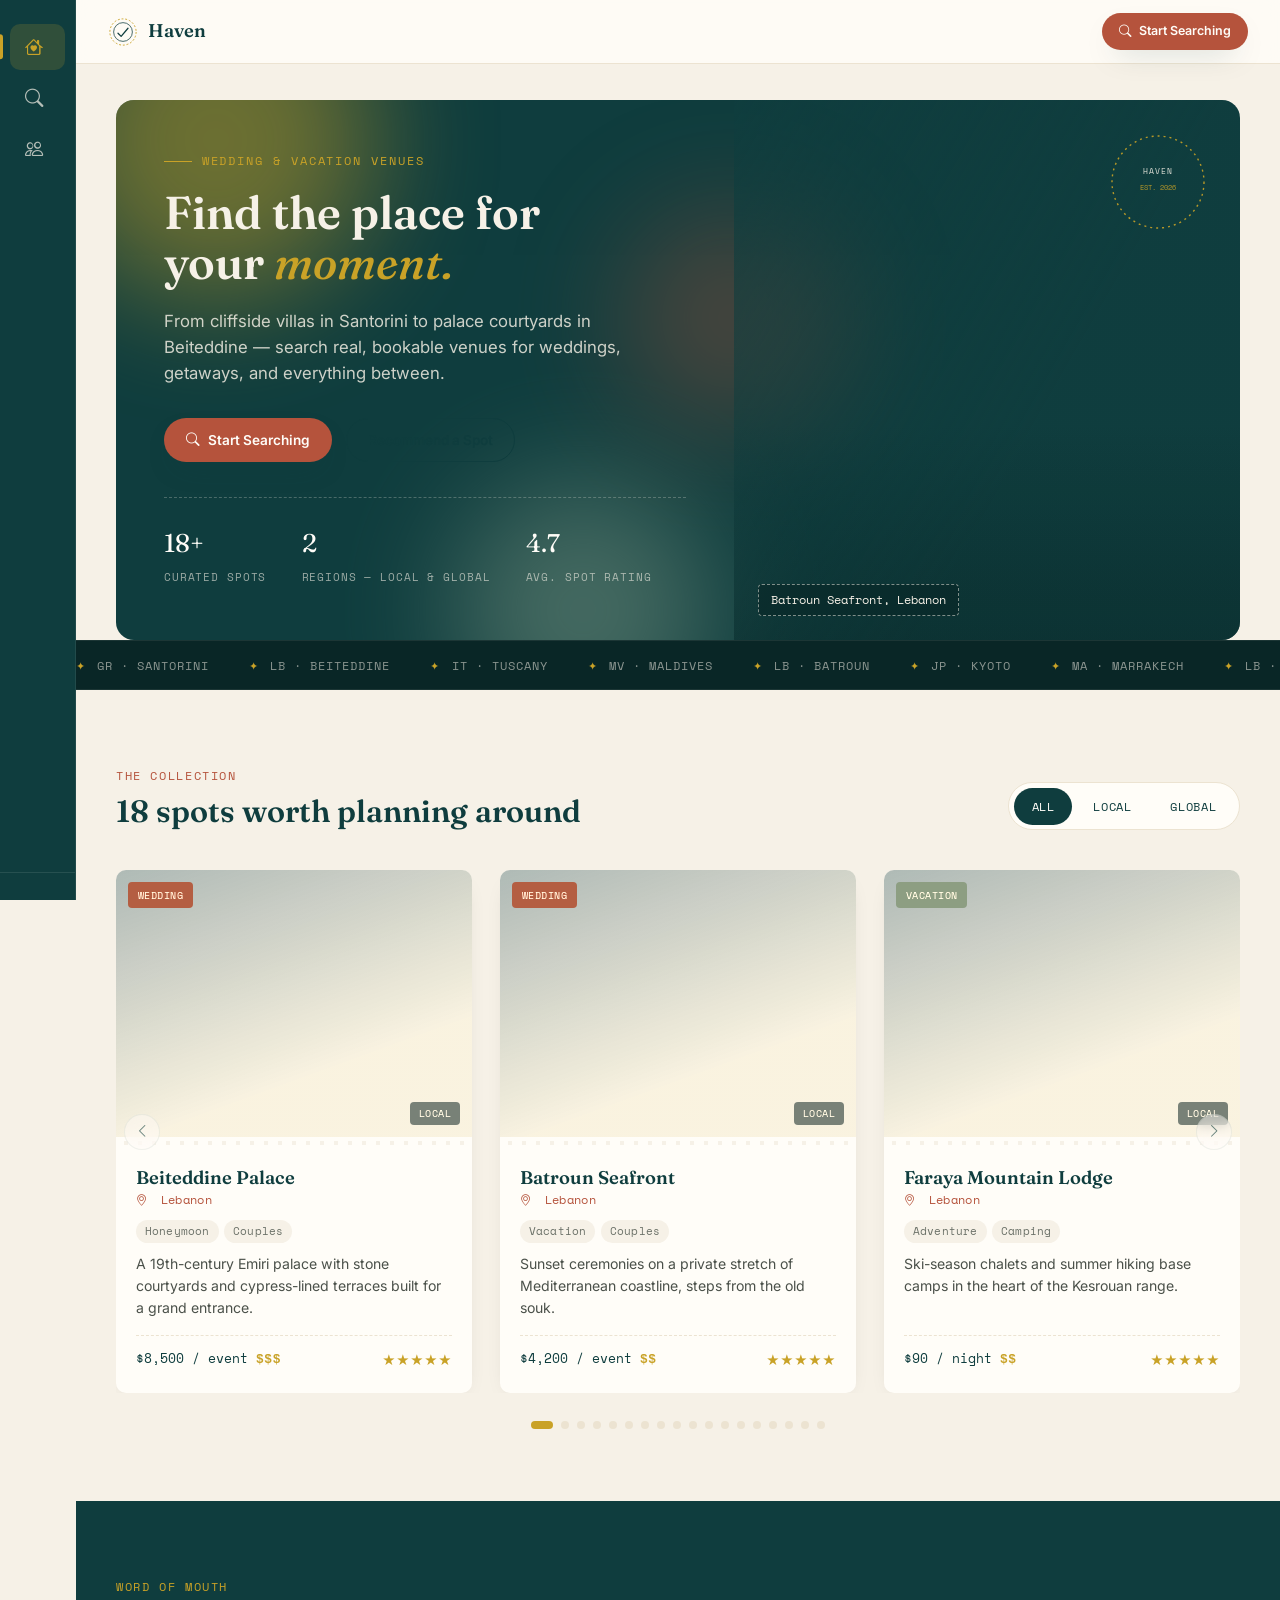
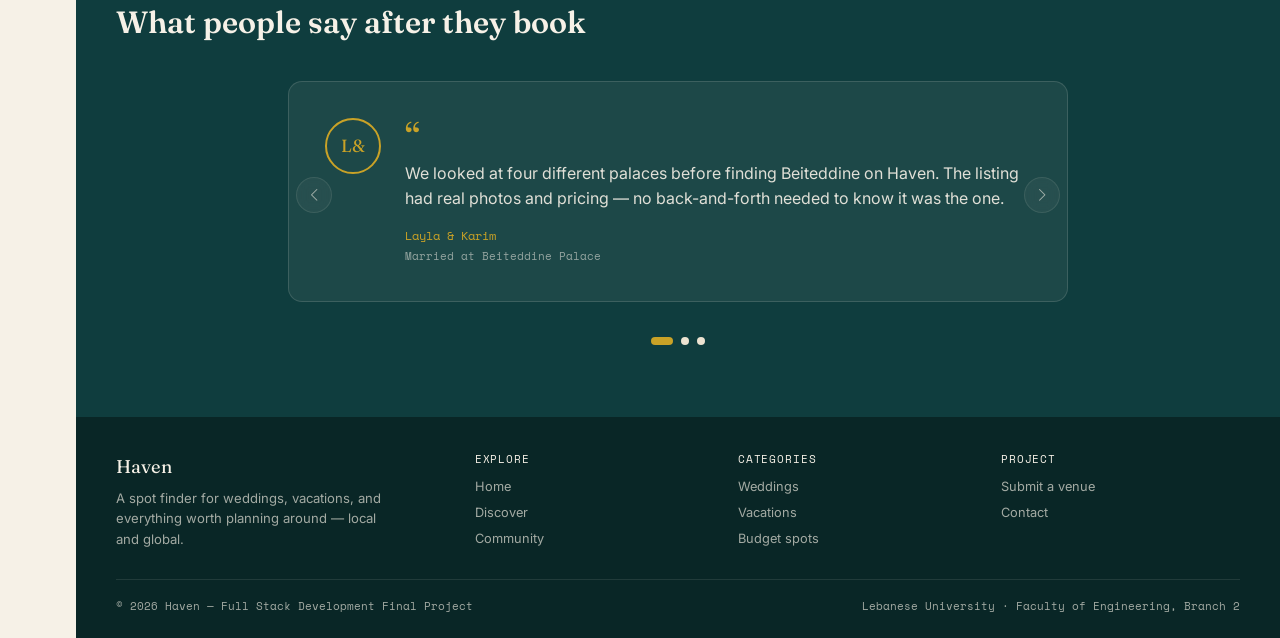
==== commit 7f19db4f: "Search Version broken needs a fix" ====
--- a/index.html
+++ b/index.html
@@ -207,6 +207,8 @@
   <script src="js/sidebar.js"></script>
   <script src="js/hero.js"></script>
   <script src="js/carousel.js"></script>
+  <script src="js/spot.js"></script>
+  <script src="js/localSpots.js"></script>
   <script src="js/destinations.js"></script>
   <script src="js/testimonials.js"></script>
   <script src="js/backtotop.js"></script>
--- a/css/style.css
+++ b/css/style.css
@@ -686,18 +686,18 @@
 .spot-card__badge--honeymoon { background: var(--gold); color: var(--ink-dark); }
 .spot-card__badge--both { background: var(--gold); color: var(--ink-dark); }
 
-.spot-card__meta {
-  display: flex;
-  gap: 0.9rem;
-  font-family: var(--font-mono);
-  font-size: 0.68rem;
+.spot-card__tags { display: flex; flex-wrap: wrap; gap: 0.35rem; margin-bottom: 0.65rem; }
+
+.spot-card__tag {
+  font-family: var(--font-mono);
+  font-size: 0.66rem;
+  text-transform: capitalize;
+  letter-spacing: 0.02em;
   color: #6b7168;
-  margin-bottom: 0.65rem;
-  text-transform: uppercase;
-  letter-spacing: 0.03em;
-}
-
-.spot-card__meta i { color: var(--gold); margin-right: 0.25rem; }
+  background: var(--sand);
+  border-radius: 999px;
+  padding: 0.2rem 0.55rem;
+}
 
 .spot-card__region {
   position: absolute; bottom: 0.75rem; right: 0.75rem; z-index: 2;
@@ -718,12 +718,15 @@
 .spot-card__title { font-family: var(--font-display); font-size: 1.15rem; font-weight: 600; color: var(--ink); margin: 0 0 0.15rem; }
 
 .spot-card__loc { font-family: var(--font-mono); font-size: 0.72rem; color: var(--rust); letter-spacing: 0.03em; margin-bottom: 0.65rem; }
+.spot-card__loc i { margin-right: 0.3rem; }
 
 .spot-card__blurb { font-size: 0.88rem; color: #4b514a; margin: 0 0 1rem; flex: 1; }
 
 .spot-card__foot { display: flex; align-items: center; justify-content: space-between; padding-top: 0.85rem; border-top: 1px dashed var(--sand-deep); }
 
 .spot-card__price { font-family: var(--font-mono); font-size: 0.8rem; color: var(--ink); }
+
+.spot-card__tier { color: var(--gold); font-weight: 700; letter-spacing: 0.05em; }
 
 .spot-card__rating { font-size: 0.82rem; color: var(--gold); display: flex; align-items: center; gap: 0.3rem; }
 
@@ -930,19 +933,28 @@
   padding: 0 2.5rem;
 }
 
-.console__primary {
+.console__card {
   background: var(--white);
   border: 1px solid var(--sand-deep);
   border-radius: 16px;
-  padding: 1rem 1.1rem;
+  padding: 1.2rem 1.3rem;
+  display: flex;
+  flex-direction: column;
+  gap: 0.9rem;
+  box-shadow: 0 14px 30px -22px rgba(32, 36, 31, 0.35);
+}
+
+.console__row {
   display: flex;
   flex-wrap: wrap;
   align-items: center;
   gap: 0.75rem;
-  box-shadow: 0 14px 30px -22px rgba(32, 36, 31, 0.35);
-}
-
-.console__search { position: relative; flex: 1 1 240px; min-width: 180px; }
+}
+
+.console__search--lg input { height: 52px; font-size: 1rem; padding-left: 3rem; }
+.console__search--lg i { font-size: 1.1rem; left: 1.2rem; }
+
+.console__search { position: relative; }
 
 .console__search input {
   width: 100%;
@@ -1096,34 +1108,31 @@
 
 .chip.is-active { background: var(--ink); border-color: var(--ink); color: var(--white); }
 
-.checklist { display: flex; flex-direction: column; gap: 0.5rem; max-height: 150px; overflow-y: auto; padding-right: 0.25rem; }
-
-.checklist label {
-  display: flex;
-  align-items: center;
-  gap: 0.55rem;
-  font-size: 0.85rem;
+.filter-group__value {
+  float: right;
   color: var(--charcoal);
+  text-transform: none;
+  letter-spacing: normal;
+  font-weight: 600;
+}
+
+/* Star rating picker (Advanced Filters → Rating). Clicking a star sets the
+   minimum rating; clicking the already-active star resets to "Any". */
+.rating-picker { display: flex; gap: 0.3rem; }
+
+.rating-star {
+  background: none;
+  border: none;
+  padding: 0;
+  font-size: 1.3rem;
+  color: var(--sand-deep);
   cursor: pointer;
-}
-
-.checklist input[type="checkbox"] { accent-color: var(--rust); width: 15px; height: 15px; cursor: pointer; }
-
-.price-inputs { display: flex; align-items: center; gap: 0.5rem; }
-
-.price-inputs input {
-  width: 100%;
-  height: 40px;
-  padding: 0 0.75rem;
-  border-radius: 8px;
-  border: 1px solid var(--sand-deep);
-  background: var(--sand);
-  font-family: var(--font-mono);
-  font-size: 0.82rem;
-}
-
-.price-inputs input:focus { outline: none; border-color: var(--gold); background: var(--white); }
-.price-inputs span { color: #8a8f84; font-size: 0.8rem; }
+  line-height: 1;
+  transition: color 0.12s ease;
+}
+
+.rating-star.is-active { color: var(--gold); }
+.rating-star:hover { color: var(--rust); }
 
 .console__panel-foot {
   display: flex;
@@ -1161,7 +1170,7 @@
 
 .state-message i { font-size: 1.6rem; color: var(--rust); display: block; margin-bottom: 0.75rem; }
 
-.load-more-wrap { display: flex; justify-content: center; margin-top: 2.5rem; }
+.results-sentinel { height: 1px; margin-top: 1.5rem; }
 
 /* =========================================================
    BACK TO TOP — floating, appears once you've scrolled
@@ -1198,110 +1207,46 @@
 }
 
 /* =========================================================
-   LIVE API PANEL — "Points of Interest" (Amadeus)
-   ========================================================= */
-
-.api-panel {
-  background: var(--white);
-  border: 1px solid var(--sand-deep);
-  border-radius: 16px;
-  padding: 2rem;
-}
-
-.api-panel__form {
-  display: flex;
-  gap: 0.75rem;
-  flex-wrap: wrap;
-  margin: 1.5rem 0 0.25rem;
-}
-
-.api-panel__form input {
-  flex: 1 1 240px;
-  height: 46px;
-  padding: 0 1.1rem;
-  border-radius: 999px;
-  border: 1px solid var(--sand-deep);
-  background: var(--sand);
-  font-family: var(--font-body);
-  font-size: 0.92rem;
-}
-
-.api-panel__form input:focus { outline: none; border-color: var(--gold); background: var(--white); }
-
-.api-panel__hint {
-  font-family: var(--font-mono);
-  font-size: 0.7rem;
+   LIVE STATUS — small inline line under the search console that
+   reports on the automatic OpenStreetMap fetch triggered by search.
+   ========================================================= */
+
+.live-status {
+  margin: 0.6rem 0 0;
+  font-family: var(--font-mono);
+  font-size: 0.72rem;
   color: #8a8f84;
-  margin: 0.4rem 0 1rem;
-}
-
-.api-panel__chips { display: flex; flex-wrap: wrap; gap: 0.4rem; margin-bottom: 1.25rem; }
-
-.api-results {
-  display: grid;
-  grid-template-columns: repeat(auto-fill, minmax(240px, 1fr));
-  gap: 1.25rem;
-  min-height: 120px;
-}
-
-.poi-card {
-  border: 1px dashed var(--sand-deep);
-  border-radius: 10px;
-  padding: 1.25rem 1.4rem;
-  position: relative;
-}
-
-.poi-card__name {
-  font-family: var(--font-display);
-  font-size: 1.1rem;
-  color: var(--ink);
-  margin: 0 0 0.35rem;
-  padding-right: 4.5rem;
-}
-
-.poi-card__category {
+  min-height: 1.1em;
+}
+
+.live-status:empty { margin: 0; }
+.live-status i { color: var(--rust); margin-right: 0.3rem; }
+.live-status .spinner--inline { vertical-align: -2px; margin-right: 0.35rem; }
+
+/* "Live" ribbon on cards merged in from the API */
+.spot-card__live {
   position: absolute;
-  top: 1.1rem;
-  right: 1rem;
+  top: 0.75rem;
+  left: 0.75rem;
+  z-index: 2;
   font-family: var(--font-mono);
   font-size: 0.6rem;
+  letter-spacing: 0.05em;
   text-transform: uppercase;
-  letter-spacing: 0.05em;
-  background: var(--gold);
-  color: var(--ink-dark);
-  padding: 0.2rem 0.5rem;
+  color: var(--white);
+  background: var(--ink);
+  padding: 0.28rem 0.55rem;
   border-radius: 4px;
-  white-space: nowrap;
-}
-
-.poi-card__meta { font-size: 0.84rem; color: #4b514a; }
-
-.api-pagination {
-  display: flex;
-  align-items: center;
-  justify-content: center;
-  gap: 1rem;
-  margin-top: 1.5rem;
-}
-
-.api-pagination button {
-  width: 36px;
-  height: 36px;
-  border-radius: 50%;
-  border: 1px solid var(--sand-deep);
-  background: var(--sand);
-  color: var(--ink);
-  cursor: pointer;
-}
-
-.api-pagination button:disabled { opacity: 0.35; cursor: not-allowed; }
-
-.api-pagination span {
-  font-family: var(--font-mono);
-  font-size: 0.75rem;
-  color: var(--ink);
-  opacity: 0.7;
-}
+  display: inline-flex;
+  align-items: center;
+  gap: 0.3rem;
+}
+
+/* Badge already covers the top-left slot for curated spots, so push the
+   badge down slightly when a spot is also live so they can coexist. */
+.spot-card__media:has(.spot-card__live) .spot-card__badge { top: 2.15rem; }
+
+.spot-card__badge--live { background: var(--rust); }
 
 .spinner {
   width: 26px;
@@ -1313,4 +1258,13 @@
   animation: spin 0.8s linear infinite;
 }
 
+.spinner--inline {
+  display: inline-block;
+  width: 14px;
+  height: 14px;
+  border-width: 2px;
+  margin: 0 0.4rem -2px 0;
+  vertical-align: middle;
+}
+
 @keyframes spin { to { transform: rotate(360deg); } }
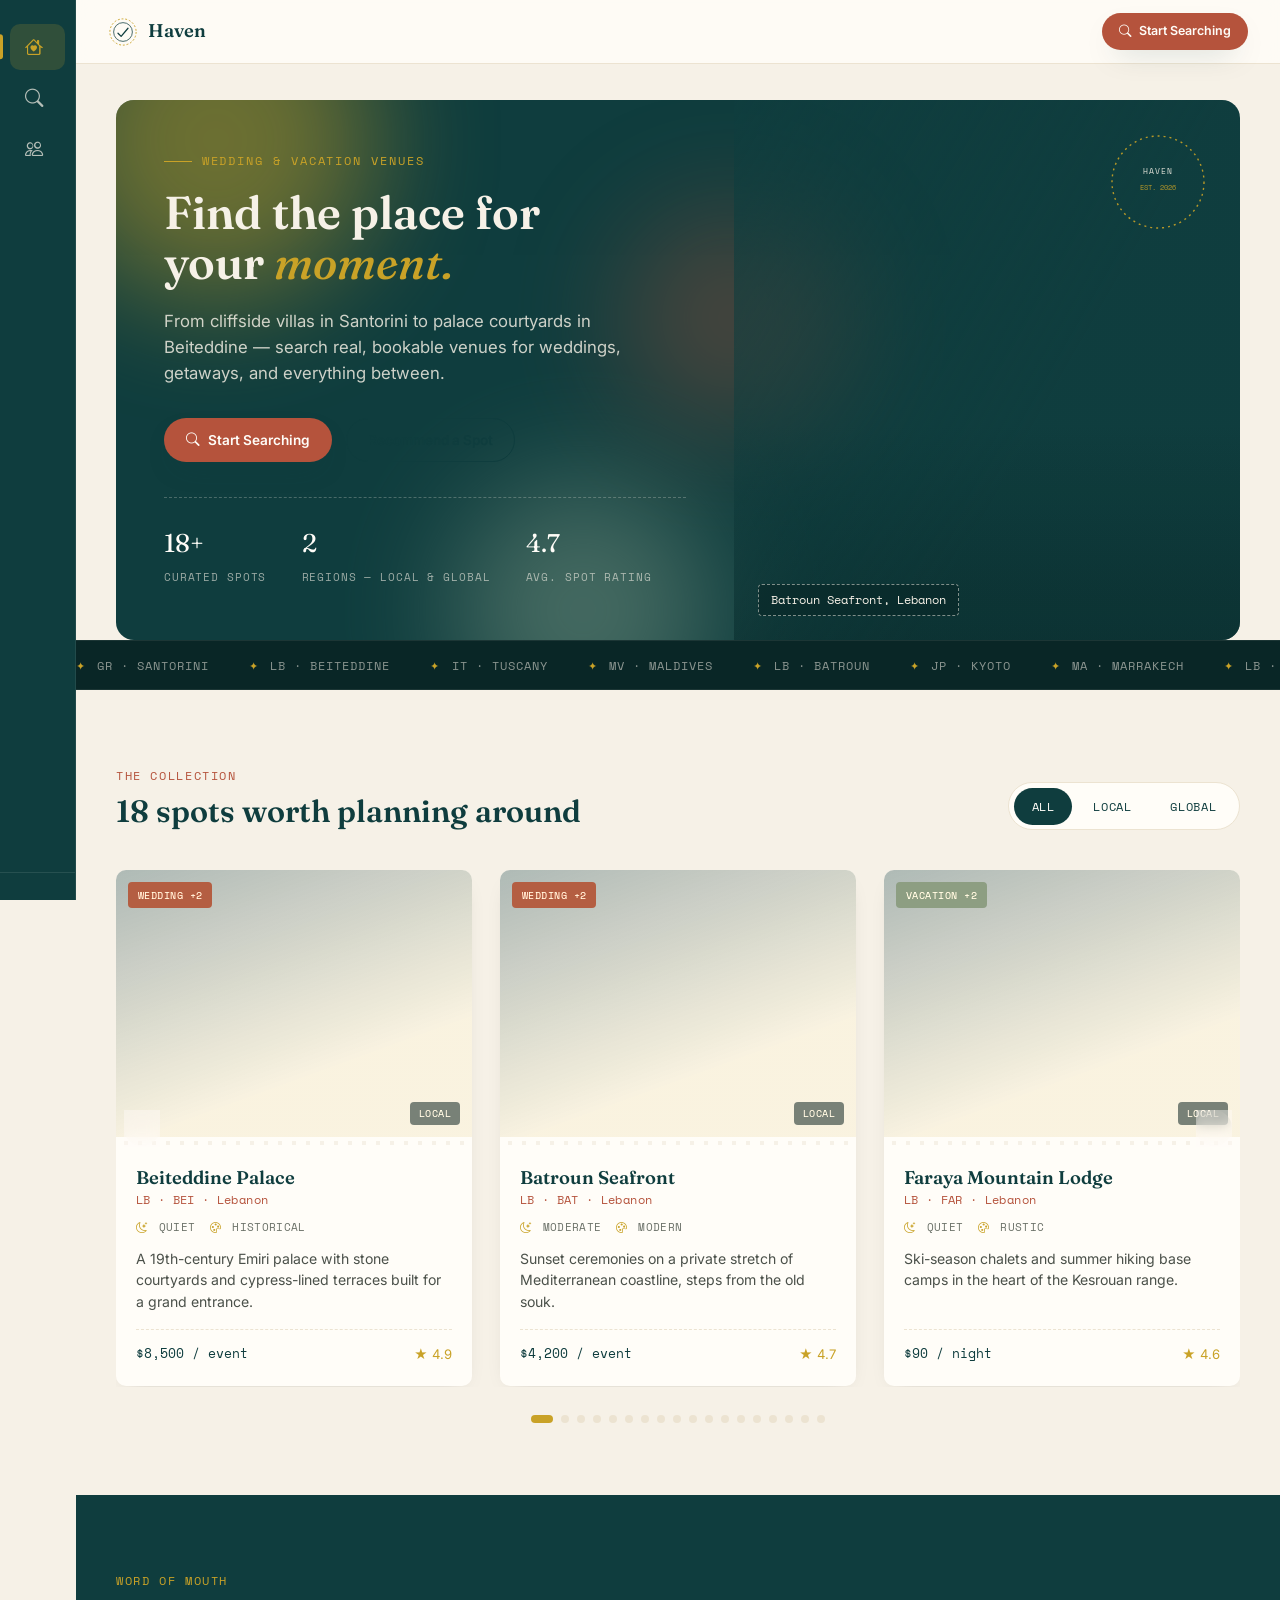
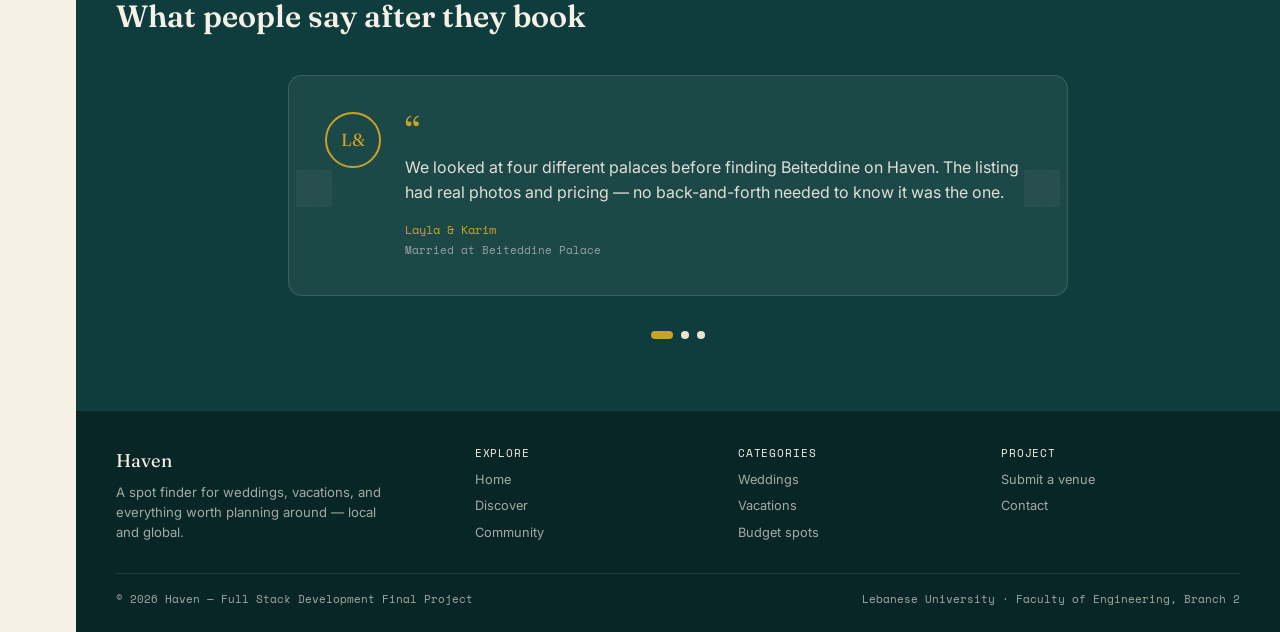
==== commit 49feba2d: "Some search fixes" ====
--- a/index.html
+++ b/index.html
@@ -207,8 +207,6 @@
   <script src="js/sidebar.js"></script>
   <script src="js/hero.js"></script>
   <script src="js/carousel.js"></script>
-  <script src="js/spot.js"></script>
-  <script src="js/localSpots.js"></script>
   <script src="js/destinations.js"></script>
   <script src="js/testimonials.js"></script>
   <script src="js/backtotop.js"></script>
--- a/css/style.css
+++ b/css/style.css
@@ -686,18 +686,18 @@
 .spot-card__badge--honeymoon { background: var(--gold); color: var(--ink-dark); }
 .spot-card__badge--both { background: var(--gold); color: var(--ink-dark); }
 
-.spot-card__tags { display: flex; flex-wrap: wrap; gap: 0.35rem; margin-bottom: 0.65rem; }
-
-.spot-card__tag {
-  font-family: var(--font-mono);
-  font-size: 0.66rem;
-  text-transform: capitalize;
-  letter-spacing: 0.02em;
+.spot-card__meta {
+  display: flex;
+  gap: 0.9rem;
+  font-family: var(--font-mono);
+  font-size: 0.68rem;
   color: #6b7168;
-  background: var(--sand);
-  border-radius: 999px;
-  padding: 0.2rem 0.55rem;
-}
+  margin-bottom: 0.65rem;
+  text-transform: uppercase;
+  letter-spacing: 0.03em;
+}
+
+.spot-card__meta i { color: var(--gold); margin-right: 0.25rem; }
 
 .spot-card__region {
   position: absolute; bottom: 0.75rem; right: 0.75rem; z-index: 2;
@@ -718,15 +718,12 @@
 .spot-card__title { font-family: var(--font-display); font-size: 1.15rem; font-weight: 600; color: var(--ink); margin: 0 0 0.15rem; }
 
 .spot-card__loc { font-family: var(--font-mono); font-size: 0.72rem; color: var(--rust); letter-spacing: 0.03em; margin-bottom: 0.65rem; }
-.spot-card__loc i { margin-right: 0.3rem; }
 
 .spot-card__blurb { font-size: 0.88rem; color: #4b514a; margin: 0 0 1rem; flex: 1; }
 
 .spot-card__foot { display: flex; align-items: center; justify-content: space-between; padding-top: 0.85rem; border-top: 1px dashed var(--sand-deep); }
 
 .spot-card__price { font-family: var(--font-mono); font-size: 0.8rem; color: var(--ink); }
-
-.spot-card__tier { color: var(--gold); font-weight: 700; letter-spacing: 0.05em; }
 
 .spot-card__rating { font-size: 0.82rem; color: var(--gold); display: flex; align-items: center; gap: 0.3rem; }
 
@@ -933,28 +930,19 @@
   padding: 0 2.5rem;
 }
 
-.console__card {
+.console__primary {
   background: var(--white);
   border: 1px solid var(--sand-deep);
   border-radius: 16px;
-  padding: 1.2rem 1.3rem;
-  display: flex;
-  flex-direction: column;
-  gap: 0.9rem;
+  padding: 1rem 1.1rem;
+  display: flex;
+  flex-wrap: wrap;
+  align-items: center;
+  gap: 0.75rem;
   box-shadow: 0 14px 30px -22px rgba(32, 36, 31, 0.35);
 }
 
-.console__row {
-  display: flex;
-  flex-wrap: wrap;
-  align-items: center;
-  gap: 0.75rem;
-}
-
-.console__search--lg input { height: 52px; font-size: 1rem; padding-left: 3rem; }
-.console__search--lg i { font-size: 1.1rem; left: 1.2rem; }
-
-.console__search { position: relative; }
+.console__search { position: relative; flex: 1 1 240px; min-width: 180px; }
 
 .console__search input {
   width: 100%;
@@ -1108,6 +1096,35 @@
 
 .chip.is-active { background: var(--ink); border-color: var(--ink); color: var(--white); }
 
+.checklist { display: flex; flex-direction: column; gap: 0.5rem; max-height: 150px; overflow-y: auto; padding-right: 0.25rem; }
+
+.checklist label {
+  display: flex;
+  align-items: center;
+  gap: 0.55rem;
+  font-size: 0.85rem;
+  color: var(--charcoal);
+  cursor: pointer;
+}
+
+.checklist input[type="checkbox"] { accent-color: var(--rust); width: 15px; height: 15px; cursor: pointer; }
+
+.price-inputs { display: flex; align-items: center; gap: 0.5rem; }
+
+.price-inputs input {
+  width: 100%;
+  height: 40px;
+  padding: 0 0.75rem;
+  border-radius: 8px;
+  border: 1px solid var(--sand-deep);
+  background: var(--sand);
+  font-family: var(--font-mono);
+  font-size: 0.82rem;
+}
+
+.price-inputs input:focus { outline: none; border-color: var(--gold); background: var(--white); }
+.price-inputs span { color: #8a8f84; font-size: 0.8rem; }
+
 .filter-group__value {
   float: right;
   color: var(--charcoal);
@@ -1116,23 +1133,84 @@
   font-weight: 600;
 }
 
-/* Star rating picker (Advanced Filters → Rating). Clicking a star sets the
-   minimum rating; clicking the already-active star resets to "Any". */
-.rating-picker { display: flex; gap: 0.3rem; }
-
-.rating-star {
-  background: none;
-  border: none;
-  padding: 0;
-  font-size: 1.3rem;
-  color: var(--sand-deep);
+.rating-slider {
+  width: 100%;
+  height: 4px;
+  border-radius: 999px;
+  background: var(--sand-deep);
+  appearance: none;
+  -webkit-appearance: none;
   cursor: pointer;
-  line-height: 1;
-  transition: color 0.12s ease;
-}
-
-.rating-star.is-active { color: var(--gold); }
-.rating-star:hover { color: var(--rust); }
+  margin-top: 0.4rem;
+}
+
+.rating-slider::-webkit-slider-thumb {
+  appearance: none;
+  -webkit-appearance: none;
+  width: 18px;
+  height: 18px;
+  border-radius: 50%;
+  background: var(--rust);
+  border: 2px solid var(--white);
+  box-shadow: 0 1px 4px rgba(32, 36, 31, 0.35);
+  cursor: pointer;
+}
+
+.rating-slider::-moz-range-thumb {
+  width: 18px;
+  height: 18px;
+  border-radius: 50%;
+  background: var(--rust);
+  border: 2px solid var(--white);
+  box-shadow: 0 1px 4px rgba(32, 36, 31, 0.35);
+  cursor: pointer;
+}
+
+.rating-slider::-moz-range-track { height: 4px; border-radius: 999px; background: var(--sand-deep); }
+
+/* Full-width dropdown variant used inside the filter panel (vs. the
+   auto-width one in the console's primary row, e.g. Sort). */
+.select-wrap--block { width: 100%; }
+.console .select-wrap.select-wrap--block select {
+  width: 100%;
+  height: 42px;
+  padding: 0 2.2rem 0 1rem;
+  border-radius: 10px;
+  border: 1px solid var(--sand-deep);
+  background: var(--sand);
+  font-family: var(--font-body);
+  font-size: 0.85rem;
+  text-transform: none;
+  letter-spacing: normal;
+  color: var(--charcoal);
+  appearance: none;
+  -webkit-appearance: none;
+  cursor: pointer;
+}
+.console .select-wrap.select-wrap--block select:focus { outline: none; border-color: var(--gold); }
+
+/* Active-filters summary bar above the results grid: every applied facet
+   as a removable pill. */
+.active-filters-bar { display: flex; flex-wrap: wrap; gap: 0.5rem; margin: 0 0 1.1rem; }
+
+.active-filter-pill {
+  display: inline-flex;
+  align-items: center;
+  gap: 0.4rem;
+  font-family: var(--font-mono);
+  font-size: 0.72rem;
+  text-transform: capitalize;
+  padding: 0.35rem 0.6rem 0.35rem 0.85rem;
+  border-radius: 999px;
+  border: 1px solid var(--gold);
+  background: rgba(197, 160, 89, 0.12);
+  color: var(--ink);
+  cursor: pointer;
+  transition: background 0.14s ease, border-color 0.14s ease;
+}
+
+.active-filter-pill:hover { background: rgba(197, 160, 89, 0.24); border-color: var(--rust); }
+.active-filter-pill i { font-size: 0.85rem; color: var(--rust); }
 
 .console__panel-foot {
   display: flex;
@@ -1170,7 +1248,7 @@
 
 .state-message i { font-size: 1.6rem; color: var(--rust); display: block; margin-bottom: 0.75rem; }
 
-.results-sentinel { height: 1px; margin-top: 1.5rem; }
+.load-more-wrap { display: flex; justify-content: center; margin-top: 2.5rem; }
 
 /* =========================================================
    BACK TO TOP — floating, appears once you've scrolled
@@ -1207,21 +1285,65 @@
 }
 
 /* =========================================================
-   LIVE STATUS — small inline line under the search console that
-   reports on the automatic OpenStreetMap fetch triggered by search.
-   ========================================================= */
-
-.live-status {
-  margin: 0.6rem 0 0;
+   LIVE SEARCH STRIP — merges results straight into the grid above,
+   no separate section/pagination of its own.
+   ========================================================= */
+
+.live-search {
+  background: var(--white);
+  border: 1px dashed var(--sand-deep);
+  border-radius: 14px;
+  padding: 1.25rem 1.5rem;
+  display: flex;
+  align-items: center;
+  flex-wrap: wrap;
+  gap: 1rem 1.5rem;
+}
+
+.live-search__label {
+  display: flex;
+  align-items: flex-start;
+  gap: 0.75rem;
+  flex: 1 1 220px;
+}
+
+.live-search__label i {
+  font-size: 1.2rem;
+  color: var(--rust);
+  margin-top: 0.15rem;
+}
+
+.live-search__label strong { display: block; font-family: var(--font-display); font-size: 1rem; color: var(--ink); }
+.live-search__label span { font-size: 0.82rem; color: #6b7168; }
+
+.live-search__form {
+  display: flex;
+  gap: 0.6rem;
+  flex: 1 1 320px;
+}
+
+.live-search__form input {
+  flex: 1;
+  height: 42px;
+  padding: 0 1rem;
+  border-radius: 999px;
+  border: 1px solid var(--sand-deep);
+  background: var(--sand);
+  font-family: var(--font-body);
+  font-size: 0.88rem;
+}
+
+.live-search__form input:focus { outline: none; border-color: var(--gold); background: var(--white); }
+
+.live-search__status {
+  flex-basis: 100%;
+  margin: 0;
   font-family: var(--font-mono);
   font-size: 0.72rem;
   color: #8a8f84;
-  min-height: 1.1em;
-}
-
-.live-status:empty { margin: 0; }
-.live-status i { color: var(--rust); margin-right: 0.3rem; }
-.live-status .spinner--inline { vertical-align: -2px; margin-right: 0.35rem; }
+}
+
+.live-search__status i { color: var(--rust); margin-right: 0.3rem; }
 
 /* "Live" ribbon on cards merged in from the API */
 .spot-card__live {
@@ -1267,4 +1389,289 @@
   vertical-align: middle;
 }
 
-@keyframes spin { to { transform: rotate(360deg); } }+@keyframes spin { to { transform: rotate(360deg); } }
+
+/* =========================================================
+   COMMUNITY PAGE — submit-a-venue + contact + FAQ
+   ========================================================= */
+
+.form-card {
+  background: var(--white);
+  border: 1px solid var(--sand-deep);
+  border-radius: 16px;
+  padding: 2rem;
+}
+
+.form-card__note {
+  display: flex;
+  gap: 0.65rem;
+  align-items: flex-start;
+  background: var(--sand);
+  border: 1px dashed var(--sand-deep);
+  border-radius: 10px;
+  padding: 0.85rem 1rem;
+  margin-bottom: 1.75rem;
+  font-size: 0.85rem;
+  color: #4b514a;
+}
+
+.form-card__note i { color: var(--rust); font-size: 1.05rem; margin-top: 0.1rem; }
+
+.field { margin-bottom: 1.35rem; }
+
+.field label {
+  display: block;
+  font-family: var(--font-mono);
+  font-size: 0.7rem;
+  letter-spacing: 0.06em;
+  text-transform: uppercase;
+  color: var(--rust);
+  margin-bottom: 0.5rem;
+}
+
+.field input[type="text"],
+.field input[type="email"],
+.field input[type="tel"],
+.field input[type="url"],
+.field select,
+.field textarea {
+  width: 100%;
+  padding: 0.75rem 1rem;
+  border-radius: 10px;
+  border: 1px solid var(--sand-deep);
+  background: var(--sand);
+  font-family: var(--font-body);
+  font-size: 0.92rem;
+  color: var(--charcoal);
+}
+
+.field textarea { resize: vertical; min-height: 110px; }
+
+.field input:focus,
+.field select:focus,
+.field textarea:focus {
+  outline: none;
+  border-color: var(--gold);
+  background: var(--white);
+}
+
+.field-row { display: grid; grid-template-columns: 1fr 1fr; gap: 1.25rem; }
+
+@media (max-width: 560px) { .field-row { grid-template-columns: 1fr; } }
+
+.field .invalid-feedback { font-size: 0.78rem; color: var(--rust); margin-top: 0.35rem; }
+
+.was-validated .field input:invalid,
+.was-validated .field select:invalid,
+.was-validated .field textarea:invalid { border-color: var(--rust); }
+
+.was-validated .chip-set.is-required-empty { outline: 1px solid var(--rust); border-radius: 12px; }
+
+.form-success {
+  display: none;
+  align-items: flex-start;
+  gap: 0.75rem;
+  background: rgba(124, 152, 133, 0.16);
+  border: 1px solid var(--sage);
+  border-radius: 10px;
+  padding: 1rem 1.2rem;
+  margin-bottom: 1.5rem;
+  font-size: 0.9rem;
+  color: #2f4633;
+}
+
+.form-success.is-visible { display: flex; }
+.form-success i { color: var(--sage); font-size: 1.2rem; margin-top: 0.1rem; }
+
+/* --- Contact info + FAQ layout --- */
+
+.contact-grid {
+  display: grid;
+  grid-template-columns: 0.9fr 1.1fr;
+  gap: 2.5rem;
+  align-items: start;
+}
+
+@media (max-width: 900px) { .contact-grid { grid-template-columns: 1fr; } }
+
+.contact-info-list { display: flex; flex-direction: column; gap: 1.1rem; margin: 1.5rem 0 0; }
+
+.contact-info-item {
+  display: flex;
+  align-items: center;
+  gap: 0.9rem;
+  background: var(--white);
+  border: 1px solid var(--sand-deep);
+  border-radius: 12px;
+  padding: 1rem 1.1rem;
+}
+
+.contact-info-item i {
+  flex: none;
+  width: 42px;
+  height: 42px;
+  border-radius: 50%;
+  background: var(--ink);
+  color: var(--gold);
+  display: flex;
+  align-items: center;
+  justify-content: center;
+  font-size: 1.05rem;
+}
+
+.contact-info-item strong { display: block; font-family: var(--font-display); font-size: 0.98rem; color: var(--ink); }
+.contact-info-item span { font-size: 0.85rem; color: #6b7168; }
+
+.social-row { display: flex; gap: 0.6rem; margin-top: 1.5rem; }
+
+.social-row a {
+  width: 40px;
+  height: 40px;
+  border-radius: 50%;
+  border: 1px solid var(--sand-deep);
+  display: flex;
+  align-items: center;
+  justify-content: center;
+  color: var(--ink);
+  transition: background 0.15s ease, color 0.15s ease;
+}
+
+.social-row a:hover { background: var(--ink); color: var(--white); }
+
+/* --- FAQ accordion (Bootstrap component, re-skinned to match the brand) --- */
+
+.faq .accordion-item {
+  background: var(--white);
+  border: 1px solid var(--sand-deep);
+  border-radius: 10px !important;
+  margin-bottom: 0.85rem;
+  overflow: hidden;
+}
+
+.faq .accordion-button {
+  font-family: var(--font-display);
+  font-size: 1rem;
+  font-weight: 600;
+  color: var(--ink);
+  background: var(--white);
+  padding: 1.1rem 1.3rem;
+  box-shadow: none !important;
+}
+
+.faq .accordion-button:not(.collapsed) { background: var(--sand); color: var(--rust); }
+.faq .accordion-button::after { filter: sepia(1) saturate(4) hue-rotate(0deg); }
+.faq .accordion-body { font-size: 0.9rem; color: #4b514a; padding: 0 1.3rem 1.3rem; }
+
+/* =========================================================
+   DETAILS PAGE — full spot profile
+   ========================================================= */
+
+.details { max-width: 1280px; margin: 0 auto; padding: 1.75rem 2.5rem 4.5rem; }
+
+.details__back {
+  display: inline-flex;
+  align-items: center;
+  gap: 0.5rem;
+  font-family: var(--font-mono);
+  font-size: 0.78rem;
+  text-transform: uppercase;
+  letter-spacing: 0.04em;
+  color: var(--ink);
+  margin-bottom: 1.5rem;
+}
+
+.details__back:hover { color: var(--rust); }
+
+.details__gallery {
+  display: grid;
+  grid-template-columns: 2fr 1fr;
+  gap: 1rem;
+  height: 420px;
+  margin-bottom: 2.5rem;
+  border-radius: 16px;
+  overflow: hidden;
+}
+
+.details__hero {
+  position: relative;
+  background-size: cover;
+  background-position: center;
+  filter: sepia(0.22) saturate(1.1);
+}
+
+.details__thumbs { display: grid; grid-template-rows: 1fr 1fr; gap: 1rem; }
+
+.details__thumb {
+  background-size: cover;
+  background-position: center;
+  border-radius: 12px;
+  filter: sepia(0.22) saturate(1.1);
+}
+
+@media (max-width: 780px) {
+  .details__gallery { grid-template-columns: 1fr; height: auto; }
+  .details__hero { height: 260px; }
+  .details__thumbs { grid-template-columns: 1fr 1fr; grid-template-rows: auto; height: 130px; }
+}
+
+.details__layout {
+  display: grid;
+  grid-template-columns: 1.7fr 1fr;
+  gap: 3rem;
+  margin-bottom: 4rem;
+}
+
+@media (max-width: 900px) { .details__layout { grid-template-columns: 1fr; } }
+
+.details__badges { display: flex; gap: 0.5rem; flex-wrap: wrap; margin-bottom: 1rem; }
+
+.details__title {
+  font-family: var(--font-display);
+  font-size: clamp(1.8rem, 3vw, 2.5rem);
+  font-weight: 600;
+  color: var(--ink);
+  margin: 0 0 0.5rem;
+}
+
+.details__loc { font-family: var(--font-mono); font-size: 0.85rem; color: var(--rust); margin-bottom: 1.25rem; }
+
+.details__meta-row {
+  display: flex;
+  flex-wrap: wrap;
+  gap: 1.5rem;
+  padding: 1rem 0;
+  margin-bottom: 1.5rem;
+  border-top: 1px dashed var(--sand-deep);
+  border-bottom: 1px dashed var(--sand-deep);
+  font-size: 0.88rem;
+  color: var(--ink);
+}
+
+.details__meta-row i { color: var(--gold); margin-right: 0.4rem; }
+
+.details__blurb { font-size: 1.02rem; line-height: 1.7; color: #4b514a; margin-bottom: 2rem; }
+
+.details__subhead {
+  font-family: var(--font-display);
+  font-size: 1.2rem;
+  color: var(--ink);
+  margin: 0 0 1rem;
+}
+
+.details__sidebar { position: relative; }
+
+.details__price-card {
+  position: sticky;
+  top: calc(var(--topbar-h) + 1.5rem);
+  background: var(--white);
+  border: 1px solid var(--sand-deep);
+  border-radius: 16px;
+  padding: 1.75rem;
+  box-shadow: 0 14px 30px -20px rgba(32, 36, 31, 0.35);
+}
+
+.details__price-label { font-family: var(--font-mono); font-size: 0.7rem; text-transform: uppercase; letter-spacing: 0.06em; color: var(--rust); }
+
+.details__price { font-family: var(--font-display); font-size: 1.7rem; color: var(--ink); margin-top: 0.3rem; }
+
+.details__price-note { font-size: 0.75rem; color: #8a8f84; margin: 1rem 0 0; line-height: 1.5; }
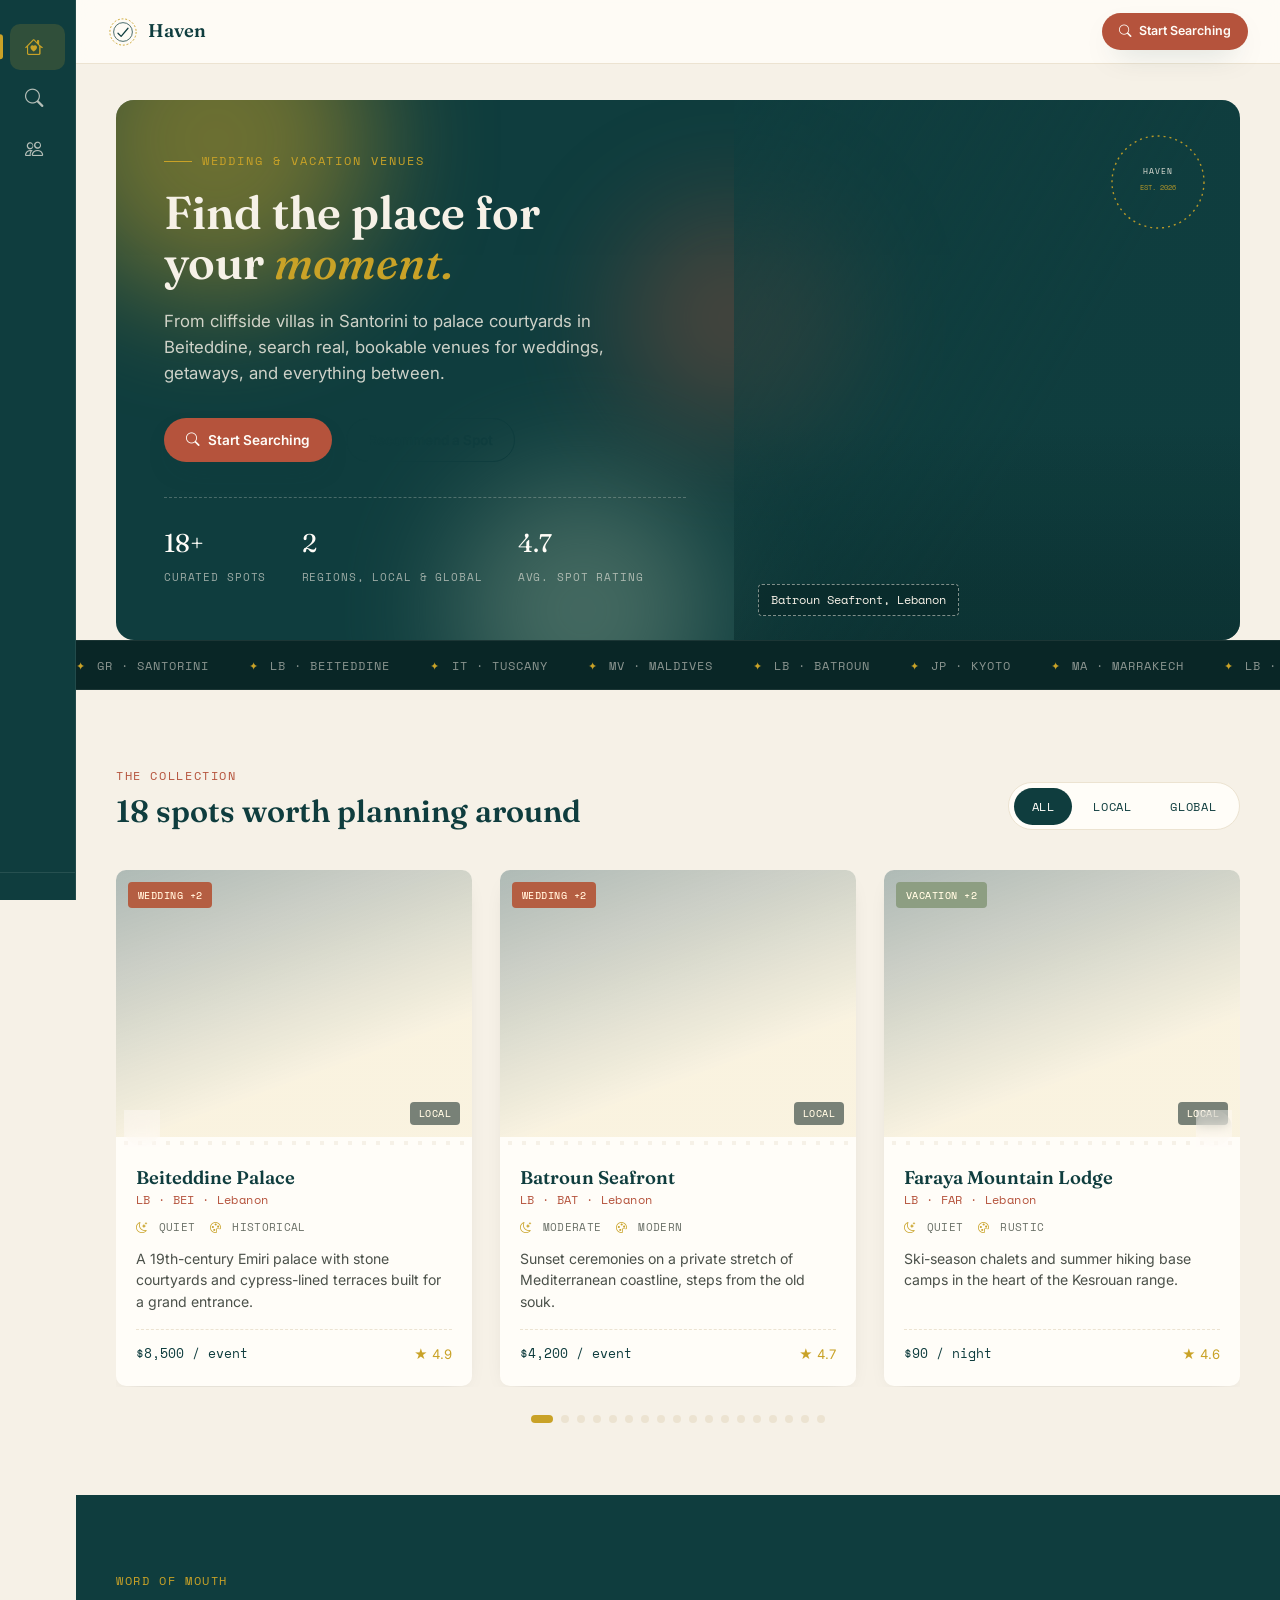
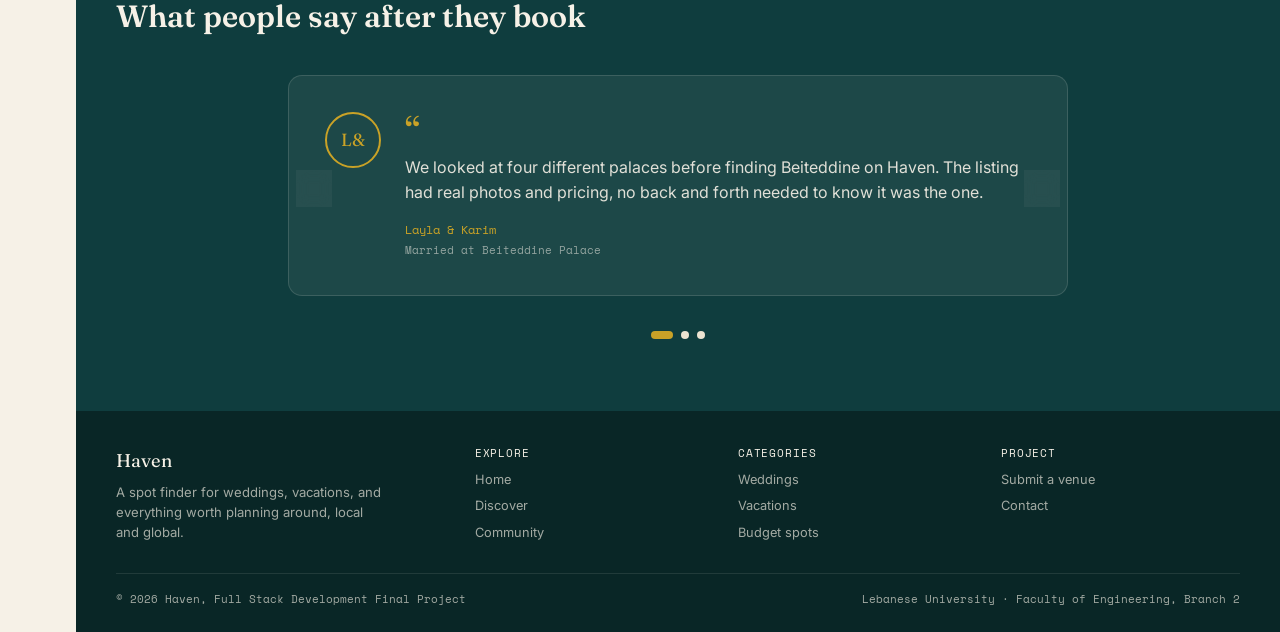
==== commit 6c528e86: "Fixed some punctuations and grammar" ====
--- a/index.html
+++ b/index.html
@@ -3,7 +3,7 @@
 <head>
   <meta charset="UTF-8">
   <meta name="viewport" content="width=device-width, initial-scale=1.0">
-  <title>Haven — Find the place for your moment</title>
+  <title>Haven, Find the place for your moment</title>
   <meta name="description" content="Haven helps you discover real wedding and vacation venues, from Beiteddine to Bali, and book with confidence.">
 
   <!-- Bootstrap 5 (layout utilities & components) -->
@@ -64,7 +64,7 @@
       <div class="hero__content">
         <span class="hero__eyebrow">Wedding &amp; vacation venues</span>
         <h1>Find the place for your <em>moment.</em></h1>
-        <p>From cliffside villas in Santorini to palace courtyards in Beiteddine — search real, bookable venues for weddings, getaways, and everything between.</p>
+        <p>From cliffside villas in Santorini to palace courtyards in Beiteddine, search real, bookable venues for weddings, getaways, and everything between.</p>
         <div class="hero__actions">
           <a class="btn btn--primary" href="search.html"><i class="bi bi-search"></i> Start Searching</a>
           <a class="btn btn--ghost" href="community.html">Recommend a Spot</a>
@@ -76,7 +76,7 @@
           </div>
           <div>
             <span class="hero__stat-num">2</span>
-            <span class="hero__stat-label">Regions — Local &amp; Global</span>
+            <span class="hero__stat-label">Regions, Local &amp; Global</span>
           </div>
           <div>
             <span class="hero__stat-num">4.7</span>
@@ -169,7 +169,7 @@
       <div class="site-footer__grid">
         <div>
           <div class="site-footer__brand">Haven</div>
-          <p>A spot finder for weddings, vacations, and everything worth planning around — local and global.</p>
+          <p>A spot finder for weddings, vacations, and everything worth planning around, local and global.</p>
         </div>
         <div>
           <h4>Explore</h4>
@@ -196,7 +196,7 @@
         </div>
       </div>
       <div class="site-footer__bottom">
-        <span>&copy; 2026 Haven — Full Stack Development Final Project</span>
+        <span>&copy; 2026 Haven, Full Stack Development Final Project</span>
         <span>Lebanese University · Faculty of Engineering, Branch 2</span>
       </div>
     </footer>
--- a/css/style.css
+++ b/css/style.css
@@ -1674,4 +1674,78 @@
 
 .details__price { font-family: var(--font-display); font-size: 1.7rem; color: var(--ink); margin-top: 0.3rem; }
 
-.details__price-note { font-size: 0.75rem; color: #8a8f84; margin: 1rem 0 0; line-height: 1.5; }+.details__price-note { font-size: 0.75rem; color: #8a8f84; margin: 1rem 0 0; line-height: 1.5; }
+/* =========================================================
+   SPOT ACTION MODAL — "Request This Spot" / "Report an Issue"
+   ========================================================= */
+
+body.spot-modal-open { overflow: hidden; }
+
+.spot-modal-overlay {
+  position: fixed;
+  inset: 0;
+  background: rgba(15, 38, 38, 0.55);
+  backdrop-filter: blur(2px);
+  display: flex;
+  align-items: center;
+  justify-content: center;
+  padding: 1.5rem;
+  z-index: 1000;
+  opacity: 0;
+  pointer-events: none;
+  transition: opacity 0.18s ease;
+}
+
+.spot-modal-overlay.is-open { opacity: 1; pointer-events: auto; }
+
+.spot-modal {
+  position: relative;
+  width: 100%;
+  max-width: 460px;
+  max-height: calc(100vh - 3rem);
+  overflow-y: auto;
+  background: var(--white);
+  border-radius: 16px;
+  box-shadow: 0 30px 60px -20px rgba(9, 38, 38, 0.45);
+  padding: 2rem 2rem 1.75rem;
+  transform: translateY(10px) scale(0.98);
+  transition: transform 0.18s ease;
+}
+
+.spot-modal-overlay.is-open .spot-modal { transform: translateY(0) scale(1); }
+
+.spot-modal__close {
+  position: absolute;
+  top: 1rem;
+  right: 1rem;
+  width: 34px;
+  height: 34px;
+  border-radius: 50%;
+  border: 1px solid var(--sand-deep);
+  background: var(--sand);
+  color: var(--charcoal);
+  display: flex;
+  align-items: center;
+  justify-content: center;
+  cursor: pointer;
+  font-size: 0.9rem;
+}
+
+.spot-modal__close:hover { background: var(--sand-deep); }
+
+.spot-modal__body h3 {
+  font-family: var(--font-display);
+  font-size: 1.4rem;
+  color: var(--ink);
+  margin: 0.35rem 0 0.6rem;
+}
+
+.spot-modal__lede { font-size: 0.88rem; color: #4b514a; margin: 0 0 1.25rem; line-height: 1.5; }
+
+.spot-modal__fallback { font-size: 0.8rem; color: #8a8f84; text-align: center; margin: 1.1rem 0 0; }
+.spot-modal__fallback a { color: var(--ink); font-weight: 600; }
+
+.spot-modal__success { text-align: center; padding: 0.5rem 0 0; }
+.spot-modal__success i { font-size: 2.4rem; color: var(--sage); }
+.spot-modal__success h3 { margin-top: 0.75rem; }
+.spot-modal__success p { font-size: 0.9rem; color: #4b514a; line-height: 1.55; margin: 0 0 1.5rem; }
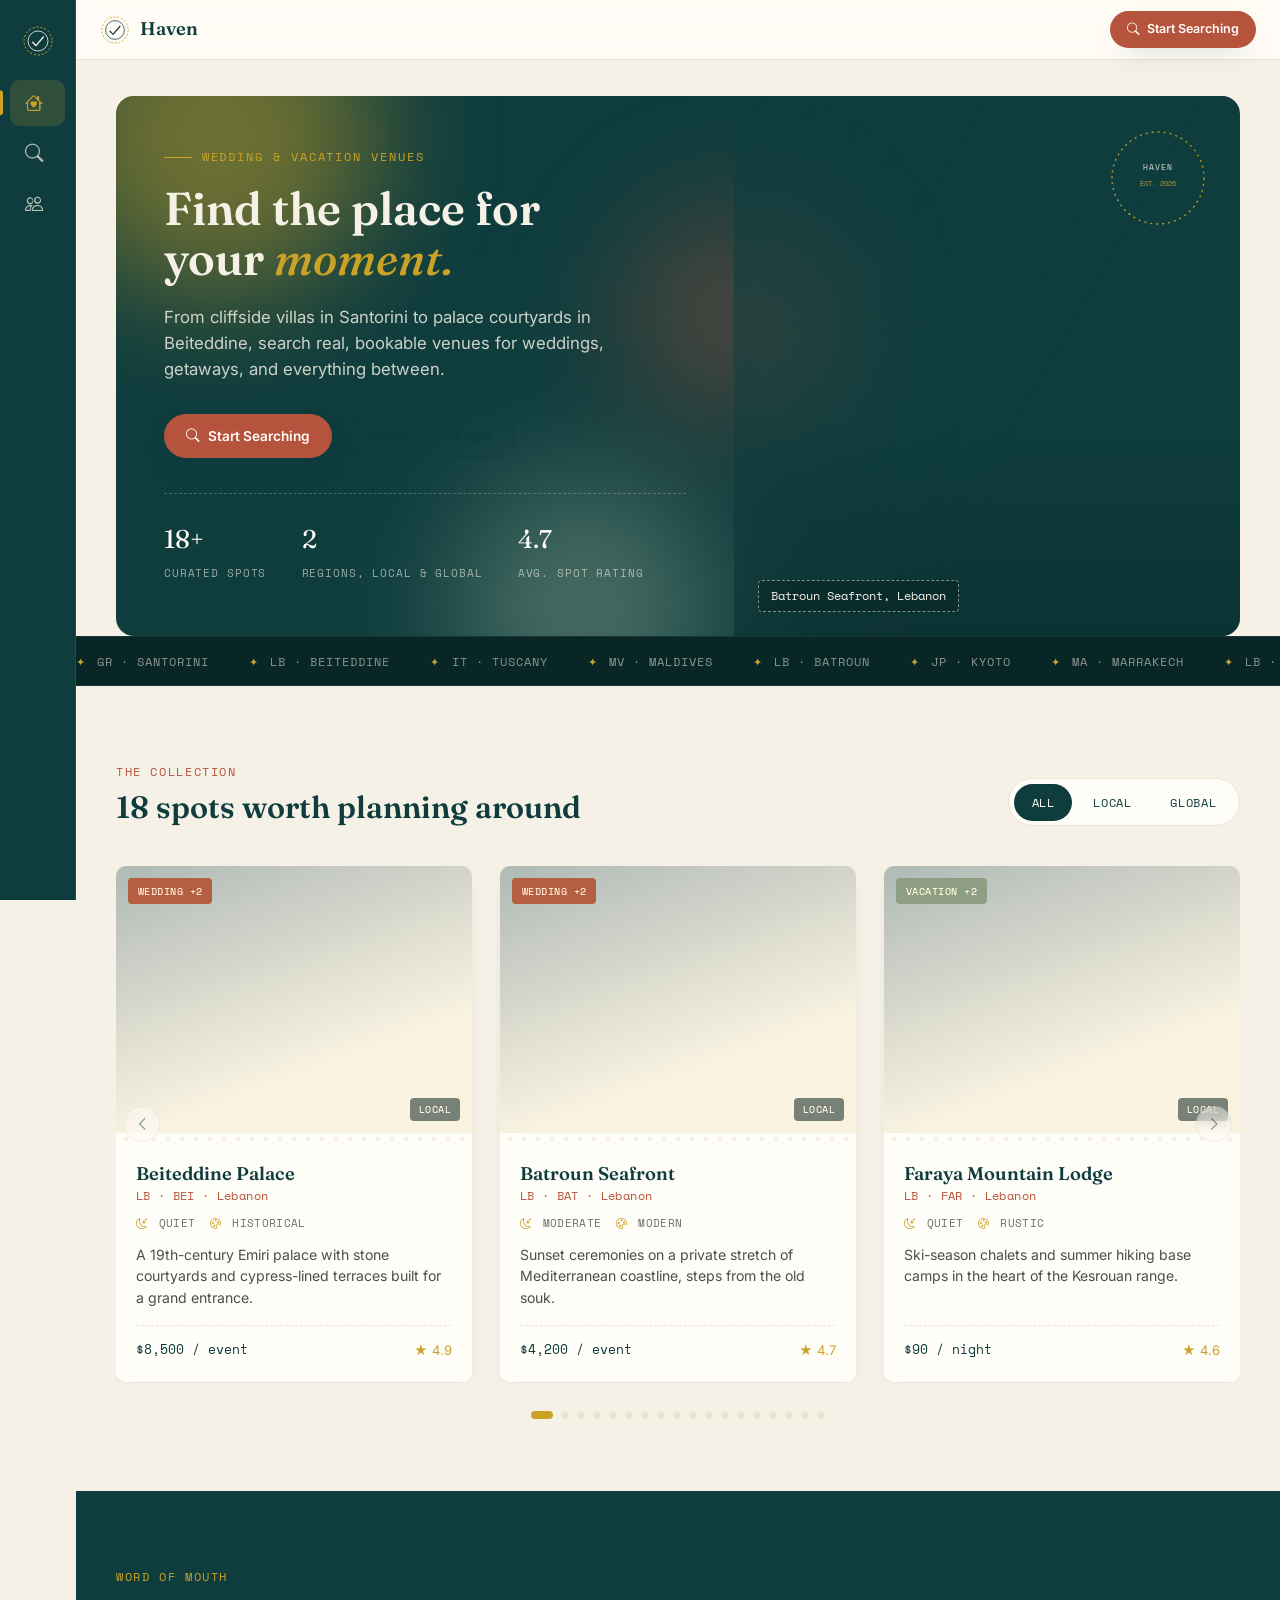
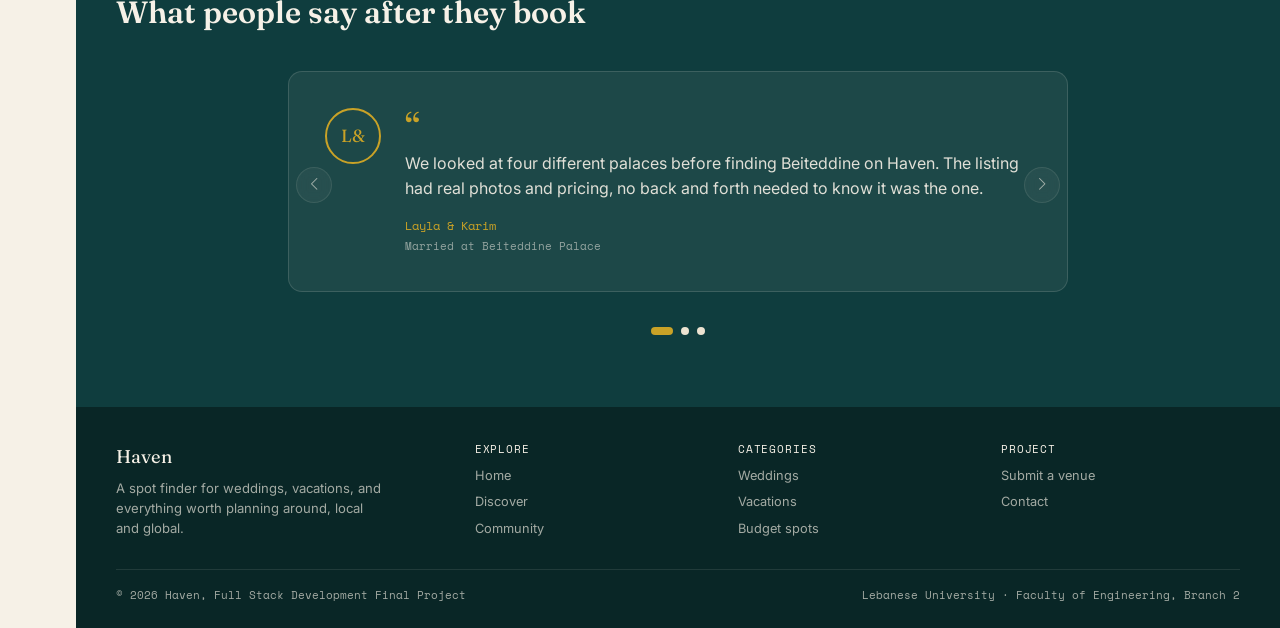
==== commit b6f0df0d: "Design improvments using cursor" ====
--- a/index.html
+++ b/index.html
@@ -15,8 +15,18 @@
 </head>
 <body>
 
-  <!-- ============ SIDEBAR (hover-rail on desktop, press-to-open on small screens, dock on mobile) ============ -->
+  <!-- ============ SIDEBAR — collapsible rail with icons + labels (custom UI requirement) ============ -->
   <aside class="sidebar" aria-label="Primary navigation">
+    <div class="sidebar__head">
+      <a class="sidebar__brand" href="index.html" aria-label="Haven home">
+        <svg class="sidebar__logo" viewBox="0 0 48 48" fill="none" xmlns="http://www.w3.org/2000/svg" aria-hidden="true">
+          <circle cx="24" cy="24" r="21" stroke="#C9A227" stroke-width="1.5" stroke-dasharray="3 3"/>
+          <circle cx="24" cy="24" r="15" stroke="#F6F1E7" stroke-width="1.2"/>
+          <path d="M16 26L21 31L32 18" stroke="#F6F1E7" stroke-width="2" stroke-linecap="round" stroke-linejoin="round"/>
+        </svg>
+        <span class="sidebar__label">Haven</span>
+      </a>
+    </div>
     <nav class="sidebar__nav">
       <a class="sidebar__link" href="index.html">
         <i class="bi bi-house-heart"></i>
@@ -31,28 +41,34 @@
         <span class="sidebar__label">Community</span>
       </a>
     </nav>
-
     <div class="sidebar__foot">
-      <button class="sidebar__toggle" type="button" aria-label="Expand navigation" aria-expanded="false">
-        <i class="bi bi-chevron-right"></i>
+      <button class="sidebar__toggle" type="button" aria-label="Toggle navigation" aria-expanded="false">
+        <i class="bi bi-list" aria-hidden="true"></i>
+        <i class="bi bi-x-lg" aria-hidden="true"></i>
       </button>
     </div>
   </aside>
+  <div class="sidebar-overlay" aria-hidden="true"></div>
 
   <!-- ============ MAIN CONTENT ============ -->
   <div class="app-main">
 
     <!-- Slim topbar: logo doubles as the home button. Swap the inline SVG for the provided logo file later. -->
     <header class="topbar">
-      <a class="topbar__home" href="index.html" aria-label="Haven home">
-        <svg viewBox="0 0 48 48" fill="none" xmlns="http://www.w3.org/2000/svg" aria-hidden="true">
-          <circle cx="24" cy="24" r="21" stroke="#C9A227" stroke-width="1.5" stroke-dasharray="3 3"/>
-          <circle cx="24" cy="24" r="15" stroke="#0F3D3E" stroke-width="1.2"/>
-          <path d="M16 26L21 31L32 18" stroke="#0F3D3E" stroke-width="2" stroke-linecap="round" stroke-linejoin="round"/>
-        </svg>
-        Haven
-      </a>
-      <a class="btn btn--primary btn--sm" href="search.html"><i class="bi bi-search"></i> Start Searching</a>
+      <div class="topbar__start">
+        <button class="topbar__menu" type="button" aria-label="Open navigation" aria-expanded="false">
+          <i class="bi bi-list"></i>
+        </button>
+        <a class="topbar__home" href="index.html" aria-label="Haven home">
+          <svg viewBox="0 0 48 48" fill="none" xmlns="http://www.w3.org/2000/svg" aria-hidden="true">
+            <circle cx="24" cy="24" r="21" stroke="#C9A227" stroke-width="1.5" stroke-dasharray="3 3"/>
+            <circle cx="24" cy="24" r="15" stroke="#0F3D3E" stroke-width="1.2"/>
+            <path d="M16 26L21 31L32 18" stroke="#0F3D3E" stroke-width="2" stroke-linecap="round" stroke-linejoin="round"/>
+          </svg>
+          Haven
+        </a>
+      </div>
+      <a class="btn btn--primary btn--sm btn--compact" href="search.html"><i class="bi bi-search"></i> <span class="btn__text">Start Searching</span></a>
     </header>
 
     <!-- ============ HERO ============ -->
--- a/css/style.css
+++ b/css/style.css
@@ -27,8 +27,9 @@
   --rail-w: 76px;
   --rail-w-expanded: 232px;
   --rail-w-sm: 58px;
-  --rail-w-sm-expanded: 196px;
-  --topbar-h: 64px;
+  --rail-w-sm-expanded: 220px;
+  --rail-w-mobile: min(280px, 85vw);
+  --topbar-h: 60px;
   --radius: 6px;
   --shadow: 0 12px 30px -14px rgba(15, 61, 62, 0.35);
 }
@@ -59,11 +60,8 @@
 }
 
 /* =========================================================
-   SIDEBAR
-   Wide desktop  -> hover-rail, no button needed.
-   Small desktop / tablet -> compact rail, press the toggle to open
-   (hover isn't reliable at this size, and shouldn't be relied on).
-   Mobile -> floating bottom dock.
+   SIDEBAR — collapsible rail with icons + labels (custom UI)
+   Desktop: hover expands. Tablet: icon rail + toggle. Mobile: off-canvas drawer.
    ========================================================= */
 
 .sidebar {
@@ -71,14 +69,17 @@
   top: 0;
   left: 0;
   height: 100vh;
+  height: 100dvh;
   width: var(--rail-w);
   background: var(--ink);
   color: var(--sand);
   display: flex;
   flex-direction: column;
-  z-index: 200;
+  z-index: 220;
   border-right: 1px solid rgba(246, 241, 231, 0.08);
-  transition: width 0.22s cubic-bezier(0.4, 0, 0.2, 1), box-shadow 0.22s ease;
+  transition: width 0.22s cubic-bezier(0.4, 0, 0.2, 1),
+              transform 0.28s cubic-bezier(0.4, 0, 0.2, 1),
+              box-shadow 0.22s ease;
 }
 
 .sidebar:hover,
@@ -87,13 +88,44 @@
   box-shadow: 16px 0 40px -20px rgba(9, 38, 38, 0.55);
 }
 
+.sidebar__head {
+  flex: none;
+  padding: 1.1rem 0.65rem 0.5rem;
+  overflow: hidden;
+}
+
+.sidebar__brand {
+  display: flex;
+  align-items: center;
+  gap: 0.85rem;
+  height: 46px;
+  padding: 0 0.72rem;
+  border-radius: 10px;
+  color: var(--sand);
+  font-family: var(--font-display);
+  font-size: 1.05rem;
+  font-weight: 600;
+  white-space: nowrap;
+  transition: background 0.16s ease;
+}
+
+.sidebar__brand:hover { background: rgba(246, 241, 231, 0.09); }
+
+.sidebar__logo {
+  width: 32px;
+  height: 32px;
+  flex: none;
+}
+
 .sidebar__nav {
   flex: 1;
-  padding: 1.5rem 0.65rem 1rem;
+  padding: 0.5rem 0.65rem 1rem;
   display: flex;
   flex-direction: column;
   gap: 0.3rem;
-  overflow: hidden;
+  overflow-x: hidden;
+  overflow-y: auto;
+  -webkit-overflow-scrolling: touch;
 }
 
 .sidebar__link {
@@ -145,81 +177,124 @@
 
 .sidebar__foot {
   flex: none;
-  padding: 0.85rem;
-  border-top: 1px solid rgba(246, 241, 231, 0.1);
-}
-
-/* Press-to-open toggle: hidden by default (wide desktop relies on hover only). */
+  padding: 0.75rem 0.65rem 1.1rem;
+  display: flex;
+  justify-content: center;
+}
+
 .sidebar__toggle {
   display: none;
   align-items: center;
   justify-content: center;
-  gap: 0.7rem;
-  width: 100%;
-  height: 40px;
+  position: relative;
+  width: 44px;
+  height: 44px;
   border-radius: 10px;
   border: 1px solid rgba(246, 241, 231, 0.16);
-  background: transparent;
+  background: rgba(246, 241, 231, 0.04);
   color: var(--sand);
   cursor: pointer;
+  font-size: 1.2rem;
   transition: background 0.16s ease;
 }
 
-.sidebar__toggle:hover { background: rgba(246, 241, 231, 0.08); }
-.sidebar__toggle i { transition: transform 0.22s ease; }
-.sidebar.is-expanded .sidebar__toggle i { transform: rotate(180deg); }
-
-/* Main content sits after the rail — fixed offset, rail overlays on hover */
+.sidebar__toggle:hover { background: rgba(246, 241, 231, 0.1); }
+
+.sidebar__toggle i {
+  position: absolute;
+  transition: opacity 0.16s ease, transform 0.2s ease;
+}
+
+.sidebar__toggle .bi-list { opacity: 1; transform: rotate(0deg) scale(1); }
+.sidebar__toggle .bi-x-lg { opacity: 0; transform: rotate(-90deg) scale(0.6); font-size: 1.05rem; }
+
+.sidebar.is-expanded .sidebar__toggle .bi-list { opacity: 0; transform: rotate(90deg) scale(0.6); }
+.sidebar.is-expanded .sidebar__toggle .bi-x-lg { opacity: 1; transform: rotate(0deg) scale(1); }
+
+/* Backdrop when sidebar overlays content on tablet/mobile */
+.sidebar-overlay {
+  position: fixed;
+  inset: 0;
+  background: rgba(9, 38, 38, 0.45);
+  backdrop-filter: blur(2px);
+  -webkit-backdrop-filter: blur(2px);
+  z-index: 210;
+  opacity: 0;
+  pointer-events: none;
+  transition: opacity 0.22s ease;
+}
+
+.sidebar-overlay.is-visible {
+  opacity: 1;
+  pointer-events: auto;
+}
+
+body.sidebar-open { overflow: hidden; }
+
 .app-main {
   margin-left: var(--rail-w);
   min-height: 100vh;
-}
-
-/* Small desktop / tablet: a narrower rail, expanded only by pressing the
-   toggle (hovering a narrow window is unreliable, so we don't rely on it). */
-@media (max-width: 1024px) and (min-width: 601px) {
+  min-height: 100dvh;
+  transition: margin-left 0.22s ease;
+}
+
+/* Tablet: compact icon rail, toggle expands with overlay */
+@media (max-width: 1024px) {
   :root { --rail-w: var(--rail-w-sm); --rail-w-expanded: var(--rail-w-sm-expanded); }
-  .sidebar:hover, .sidebar:focus-within { width: var(--rail-w-sm); box-shadow: none; }
-  .sidebar.is-expanded { width: var(--rail-w-sm-expanded); box-shadow: 16px 0 40px -20px rgba(9, 38, 38, 0.55); }
-  .sidebar.is-expanded .sidebar__toggle { background: rgba(246, 241, 231, 0.08); }
+
+  .sidebar:hover,
+  .sidebar:focus-within {
+    width: var(--rail-w-sm);
+    box-shadow: none;
+  }
+
+  .sidebar.is-expanded {
+    width: var(--rail-w-sm-expanded);
+    box-shadow: 16px 0 40px -20px rgba(9, 38, 38, 0.55);
+  }
+
   .sidebar__link i { font-size: 1.05rem; }
   .sidebar__toggle { display: flex; }
 }
 
-/* Mobile: sidebar becomes a floating bottom dock. Solid fill + a gold ring
-   (not transparency/blur) so it reads clearly over light or dark sections
-   on every browser, including older mobile WebViews. */
+/* Mobile: off-canvas drawer — full width content, sidebar slides in */
 @media (max-width: 600px) {
   .sidebar {
-    top: auto;
-    bottom: 16px;
-    left: 50%;
-    transform: translateX(-50%);
-    height: auto;
-    width: auto;
-    max-width: calc(100% - 28px);
-    flex-direction: row;
-    border-radius: 999px;
-    background: var(--ink);
-    border: 2px solid var(--gold);
-    box-shadow: 0 18px 36px -14px rgba(9, 38, 38, 0.6);
-    padding: 0.35rem;
+    width: var(--rail-w-mobile);
+    transform: translateX(-100%);
+    box-shadow: none;
   }
-  .sidebar:hover, .sidebar:focus-within { width: auto; box-shadow: 0 18px 36px -14px rgba(9, 38, 38, 0.6); }
-  .sidebar__foot { display: none; }
-  .sidebar__nav { flex-direction: row; padding: 0; gap: 0.15rem; }
-  .sidebar__link {
-    flex-direction: column;
-    height: 52px;
-    width: 60px;
-    gap: 0.2rem;
-    justify-content: center;
-    border-radius: 14px;
+
+  .sidebar.is-expanded {
+    transform: translateX(0);
+    box-shadow: 16px 0 48px -12px rgba(9, 38, 38, 0.6);
   }
-  .sidebar__link i { font-size: 1.1rem; width: auto; }
-  .sidebar__label { opacity: 1; transform: none; font-size: 0.58rem; }
-  .sidebar__link.is-active::before { display: none; }
-  .app-main { margin-left: 0; padding-bottom: 92px; }
+
+  .sidebar:hover,
+  .sidebar:focus-within {
+    width: var(--rail-w-mobile);
+    transform: translateX(-100%);
+    box-shadow: none;
+  }
+
+  .sidebar.is-expanded:hover,
+  .sidebar.is-expanded:focus-within {
+    transform: translateX(0);
+  }
+
+  .sidebar.is-expanded .sidebar__label,
+  .sidebar__label {
+    opacity: 1;
+    transform: translateX(0);
+  }
+
+  .sidebar__head { padding: 1rem 0.75rem 0.35rem; }
+  .sidebar__nav { padding: 0.35rem 0.75rem 1rem; }
+  .sidebar__foot { padding: 0.65rem 0.75rem 1rem; }
+  .sidebar__link { height: 48px; min-height: 44px; }
+  .sidebar__toggle { width: 40px; height: 40px; font-size: 1.1rem; }
+
+  .app-main { margin-left: 0; }
 }
 
 /* =========================================================
@@ -231,14 +306,41 @@
   display: flex;
   align-items: center;
   justify-content: space-between;
-  padding: 0 2rem;
-  background: rgba(255, 253, 248, 0.82);
+  gap: 0.75rem;
+  padding: 0 1.5rem;
+  background: rgba(255, 253, 248, 0.92);
   backdrop-filter: blur(10px);
+  -webkit-backdrop-filter: blur(10px);
   border-bottom: 1px solid var(--sand-deep);
   position: sticky;
   top: 0;
   z-index: 90;
 }
+
+.topbar__start {
+  display: flex;
+  align-items: center;
+  gap: 0.5rem;
+  min-width: 0;
+}
+
+.topbar__menu {
+  display: none;
+  align-items: center;
+  justify-content: center;
+  width: 40px;
+  height: 40px;
+  border-radius: 10px;
+  border: 1px solid var(--sand-deep);
+  background: var(--white);
+  color: var(--ink);
+  font-size: 1.25rem;
+  cursor: pointer;
+  flex: none;
+  transition: background 0.15s ease, border-color 0.15s ease;
+}
+
+.topbar__menu:hover { background: var(--sand); border-color: var(--gold); }
 
 .topbar__home {
   display: flex;
@@ -248,12 +350,21 @@
   font-size: 1.15rem;
   font-weight: 600;
   color: var(--ink);
-}
-
-.topbar__home svg { width: 30px; height: 30px; flex: none; } /* swap for provided logo file */
+  min-width: 0;
+}
+
+.topbar__home svg { width: 30px; height: 30px; flex: none; }
+
+.btn--compact .btn__text { display: inline; }
 
 @media (max-width: 600px) {
-  .topbar { padding: 0 1.25rem; }
+  .topbar { padding: 0 1rem; height: 56px; }
+  .topbar__menu { display: flex; }
+  .topbar__home { font-size: 1.05rem; }
+  .topbar__home svg { width: 26px; height: 26px; }
+  .btn--compact { padding: 0.5rem 0.65rem; }
+  .btn--compact .btn__text { display: none; }
+  .btn--compact i { margin: 0; }
 }
 
 .btn {
@@ -444,8 +555,22 @@
 }
 
 @media (max-width: 900px) {
-  .hero { grid-template-columns: 1fr; margin: 1.25rem; }
-  .hero__image { min-height: 240px; }
+  .hero { grid-template-columns: 1fr; margin: 1.25rem 1.5rem 0; min-height: auto; }
+  .hero__image { min-height: 240px; order: -1; }
+  .hero__postmark { width: 72px; height: 72px; top: 1rem; right: 1rem; }
+}
+
+@media (max-width: 600px) {
+  .hero { margin: 0.75rem 0.75rem 0; border-radius: 14px; }
+  .hero__content { padding: 2rem 1.25rem 1.75rem; }
+  .hero__postmark { display: none; }
+  .hero__actions { flex-direction: column; align-items: stretch; }
+  .hero__actions .btn { justify-content: center; }
+  .hero__stats {
+    flex-wrap: wrap;
+    gap: 1.25rem 1.75rem;
+  }
+  .hero__stat-num { font-size: 1.35rem; }
 }
 
 /* =========================================================
@@ -881,9 +1006,14 @@
    ========================================================= */
 
 @media (max-width: 600px) {
-  .section, .topbar { padding-left: 1.25rem; padding-right: 1.25rem; }
-  .hero { margin: 1rem; }
-  .hero__content { padding: 2.25rem 1.5rem; }
+  .section { padding: 3rem 1rem; }
+  .section__head { flex-direction: column; align-items: flex-start; gap: 1rem; }
+  .section__head .toggle-group { width: 100%; justify-content: center; }
+  .testimonials { padding: 3rem 1rem; }
+  .testi-card--quote { flex-direction: column; padding: 1.75rem 1.25rem; }
+  .testi-card--minimal p.quote { font-size: 1.1rem; }
+  .carousel__track { gap: 1rem; }
+  .spot-carousel__item { flex-basis: 100%; }
 }
 
 /* Reduced motion */
@@ -1077,6 +1207,14 @@
   text-transform: uppercase;
   color: var(--rust);
   margin-bottom: 0.7rem;
+}
+
+.filter-group__hint {
+  display: block;
+  margin-top: 0.5rem;
+  font-size: 0.72rem;
+  color: #8a8f84;
+  font-style: italic;
 }
 
 .chip-set { display: flex; flex-wrap: wrap; gap: 0.4rem; }
@@ -1281,7 +1419,7 @@
 .back-to-top:hover { background: var(--rust); }
 
 @media (max-width: 600px) {
-  .back-to-top { right: 1rem; bottom: 92px; width: 42px; height: 42px; }
+  .back-to-top { right: 1rem; bottom: 1rem; width: 42px; height: 42px; }
 }
 
 /* =========================================================
@@ -1748,4 +1886,4 @@
 .spot-modal__success { text-align: center; padding: 0.5rem 0 0; }
 .spot-modal__success i { font-size: 2.4rem; color: var(--sage); }
 .spot-modal__success h3 { margin-top: 0.75rem; }
-.spot-modal__success p { font-size: 0.9rem; color: #4b514a; line-height: 1.55; margin: 0 0 1.5rem; }
+.spot-modal__success p { font-size: 0.9rem; color: #4b514a; line-height: 1.55; margin: 0 0 1.5rem; }
